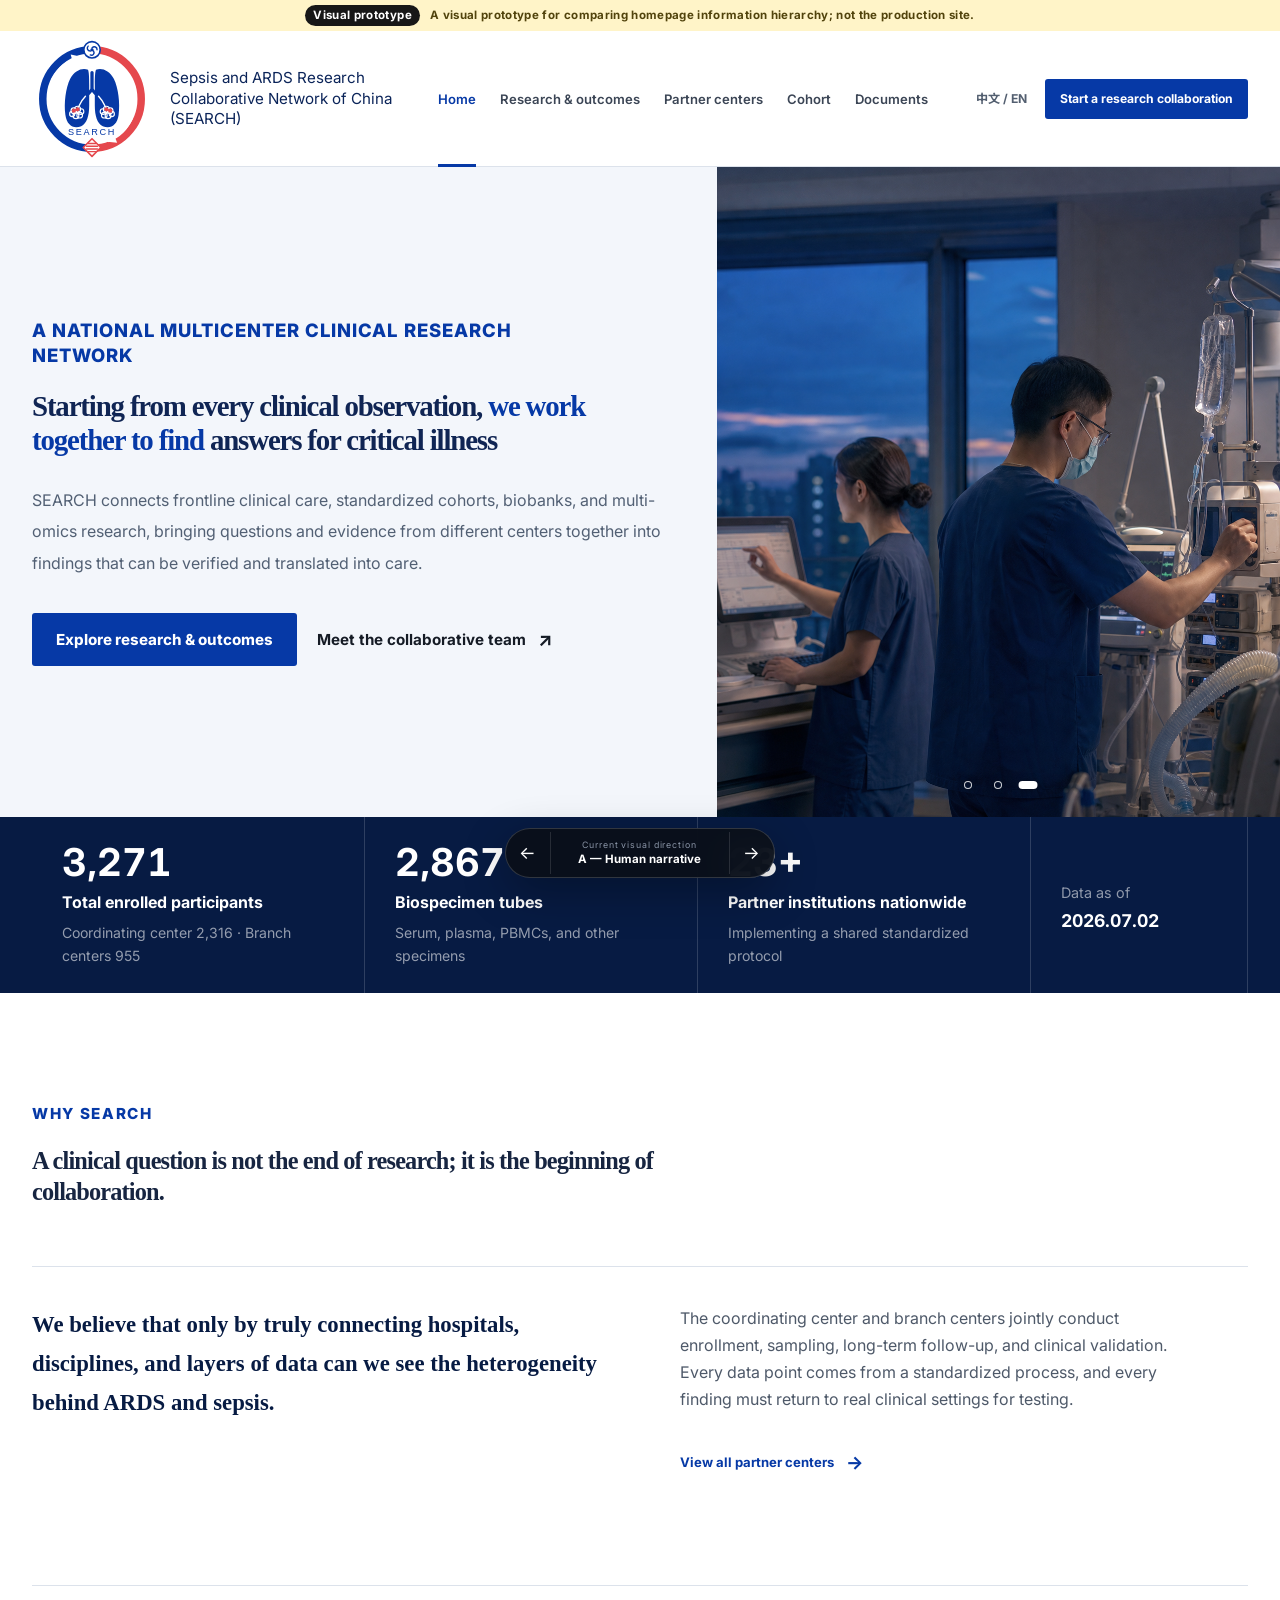
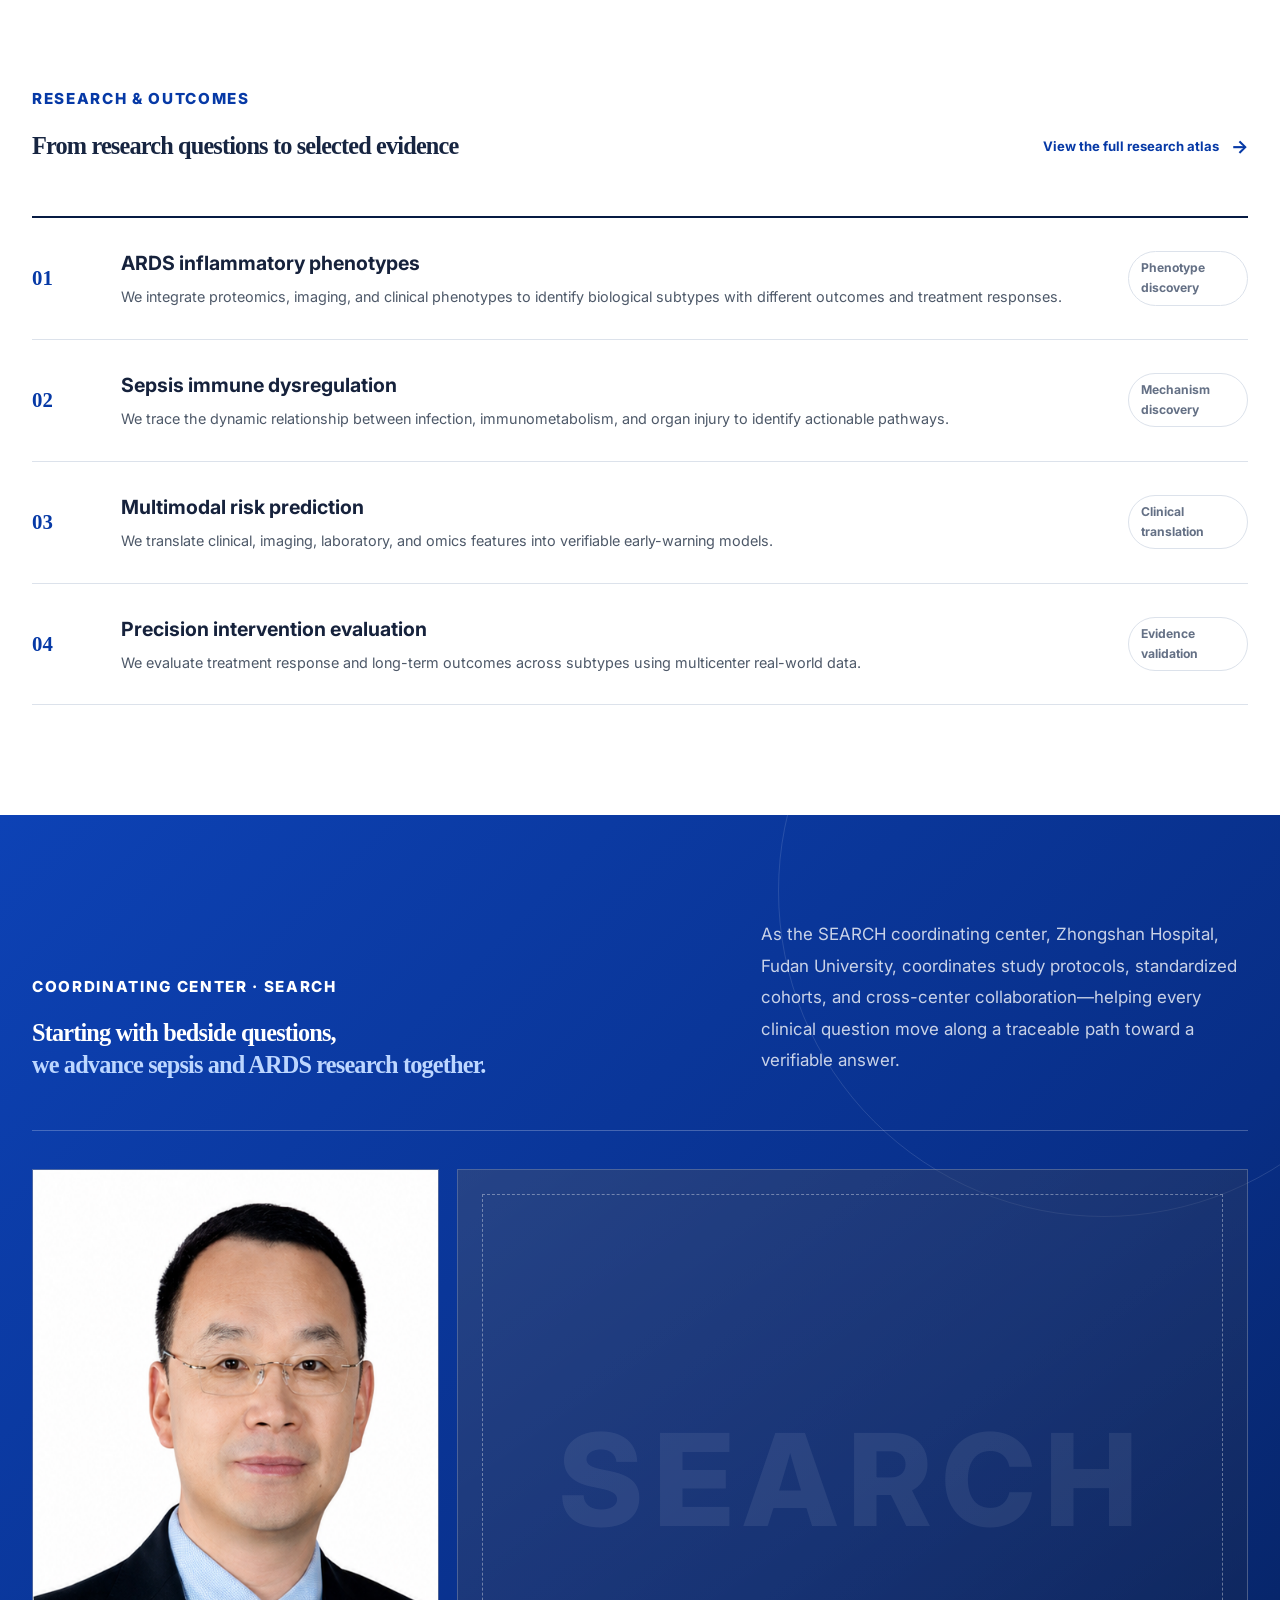
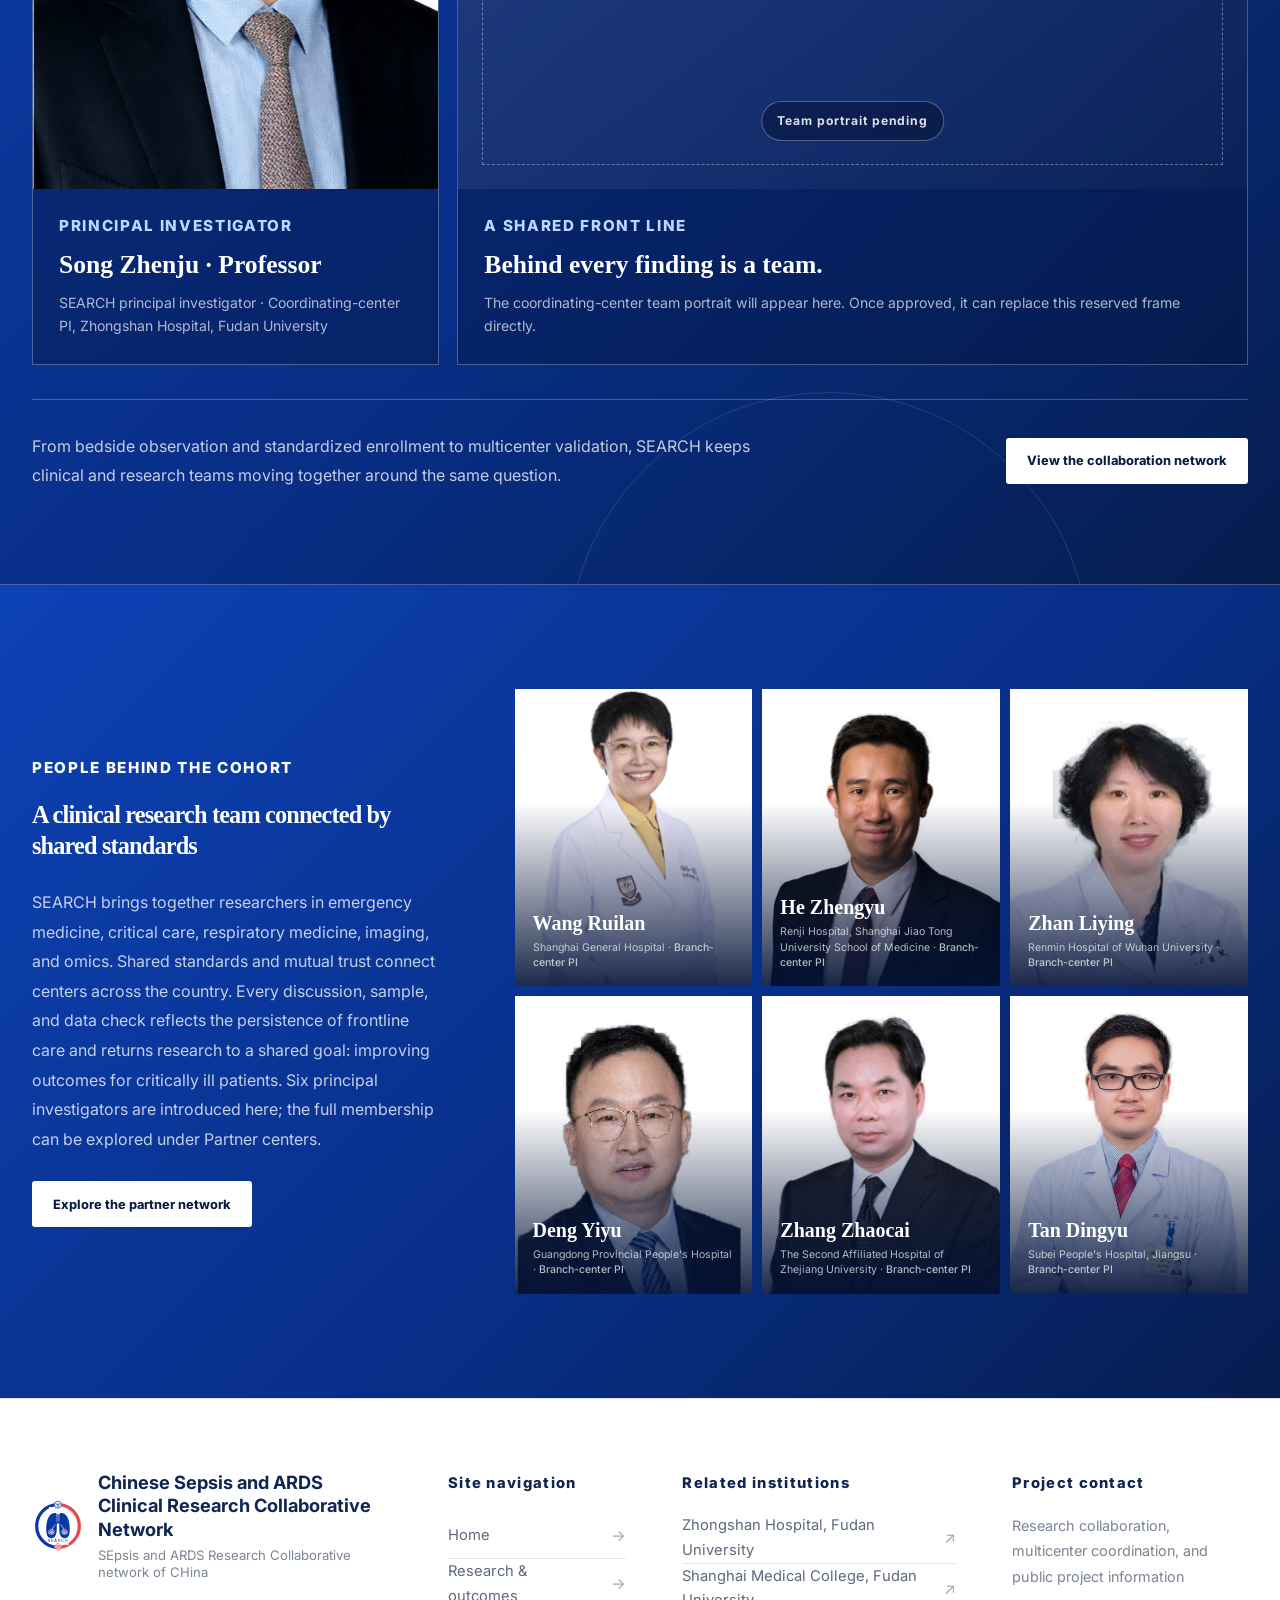
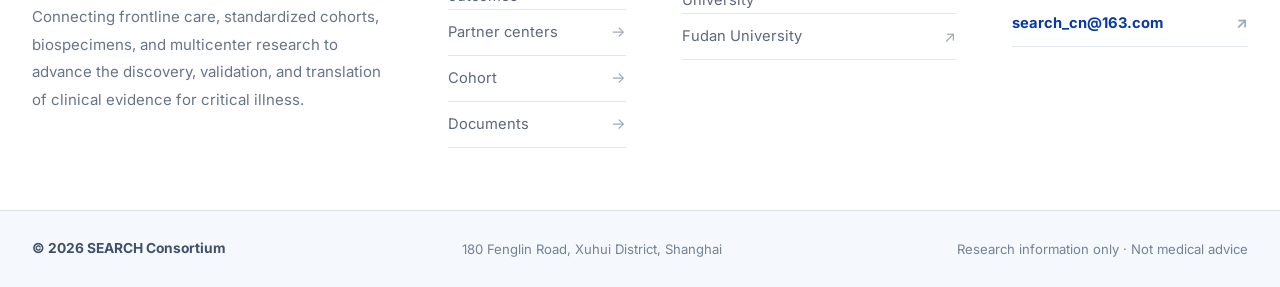
==== concepts/search-research-showcase/index.html @ 74fe9e80 "fix: serve SEARCH showcase from Vercel root" ====
<!doctype html>
<html lang="zh-CN">
  <head>
    <meta charset="utf-8" />
    <meta name="viewport" content="width=device-width, initial-scale=1" />
    <meta name="description" content="SEARCH 科研门户首页视觉方向原型" />
    <title>SEARCH 首页视觉原型</title>
    <base href="/concepts/search-research-showcase/" />
    <link rel="preconnect" href="https://fonts.googleapis.com" />
    <link rel="preconnect" href="https://fonts.gstatic.com" crossorigin />
    <link href="https://fonts.googleapis.com/css2?family=Inter:wght@400;500;600;700;800&amp;family=Noto+Sans+SC:wght@400;500;600;700&amp;family=Noto+Serif+SC:wght@500;600;700&amp;display=swap" rel="stylesheet" />
    <link rel="stylesheet" href="prototype-home.css?v=20" />
  </head>
  <!-- PROTOTYPE — three homepage directions, switchable with ?variant=A|B|C. -->
  <body data-prototype="true">
    <div class="prototype-notice" role="note">
      <span>视觉原型</span>
      <strong>用于比较首页信息层级，不是正式网站</strong>
    </div>

    <header class="site-header">
      <a class="brand" href="?variant=A" aria-label="SEARCH 首页视觉原型">
        <img class="brand-mark" src="../../icon/search-emblem.svg" alt="SEARCH" />
        <span class="brand-copy">
          <strong>中国脓毒症和 ARDS 临床研究协作联盟（SEARCH）</strong>
          <small>Sepsis and ARDS Research Collaborative Network of China (SEARCH)</small>
        </span>
      </a>
      <button class="nav-toggle" type="button" aria-expanded="false" aria-controls="primary-nav">菜单</button>
      <nav class="main-nav" id="primary-nav" aria-label="主要导航">
        <a class="is-active" href="?variant=A">首页</a>
        <a href="research.html">研究与成果</a>
        <a href="network.html">合作单位</a>
        <a href="cohort.html">队列信息</a>
        <a href="documents.html">项目文件</a>
      </nav>
      <div class="header-actions">
      <button class="language-button" type="button" data-language-toggle aria-label="切换语言" title="切换至 English">中文 / EN</button>
        <a class="contact-link" href="mailto:search_cn@163.com">发起科研合作</a>
      </div>
    </header>

    <main>
      <section class="variant variant-a" data-variant="A" aria-label="方案 A：人文叙事">
        <div class="a-hero">
          <div class="a-hero-copy">
            <p class="eyebrow">全国多中心临床研究协作网络</p>
            <h1>从每一次临床观察出发，<em>共同寻找</em>危重症的答案</h1>
            <p class="hero-lead">SEARCH 联结临床一线、标准化队列、生物样本库与多组学研究，让来自不同中心的问题和证据汇聚成可验证、可转化的研究发现。</p>
            <div class="button-row">
              <a class="button button-primary" href="research.html">探索研究与成果</a>
              <a class="text-link" href="#a-people">认识协作团队 <span>↗</span></a>
            </div>
          </div>
          <div class="a-hero-visual">
            <div class="clinical-scene">
              <img class="is-active" data-scene-image src="assets/hero-icu-team.png" alt="ICU 多学科团队在床旁共同讨论" />
              <img data-scene-image src="assets/hero-ecmo-team.png" alt="" aria-hidden="true" />
            </div>
            <div class="scene-options" role="group" aria-label="首页右侧场景选项">
              <button class="is-active" type="button" data-scene="icu" aria-label="查看 ICU 多学科协作场景" aria-pressed="true"></button>
              <button type="button" data-scene="ecmo" aria-label="查看 ECMO 团队协作场景" aria-pressed="false"></button>
              <button type="button" data-scene="night" aria-label="查看 ICU 夜班照护场景" aria-pressed="false"></button>
            </div>
          </div>
        </div>

        <section class="a-metrics" id="cohort" aria-label="队列摘要">
          <div><strong class="metric-number">3,271</strong><span>累计入组人数</span><small>主中心 2,316 · 分中心 955</small></div>
          <div><strong class="metric-number">2,867</strong><span>实体生物样本管</span><small>血清、血浆、PBMC 等总和</small></div>
          <div><strong class="metric-number">23+</strong><span>全国合作机构</span><small>共同执行标准化研究方案</small></div>
          <p>数据截至<br /><strong class="metric-number">2026.07.02</strong></p>
        </section>

        <section class="a-story page-shell">
          <div class="section-intro">
            <p class="eyebrow dark">Why SEARCH</p>
            <h2>临床问题不是研究的终点，而是协作的起点</h2>
          </div>
          <div class="story-columns">
            <p class="story-lead">我们相信，只有把不同医院、不同学科和不同数据层次真正连接起来，才能看见 ARDS 与脓毒症背后的异质性。</p>
            <div>
              <p>主中心与全国分中心共同完成病例入组、样本采集、长期随访和临床验证。每一份数据都来自规范流程，每一项发现都需要回到真实临床场景接受检验。</p>
              <a class="text-link blue" href="network.html">查看全国合作单位 <span>→</span></a>
            </div>
          </div>
        </section>

        <section class="a-research page-shell">
          <div class="section-intro horizontal">
            <div><p class="eyebrow dark">Research &amp; Outcomes</p><h2>从研究问题到代表成果</h2></div>
            <a class="text-link blue" href="research.html">查看完整研究图谱 <span>→</span></a>
          </div>
          <div class="research-paths">
            <article><span>01</span><div><h3>ARDS 炎症分型</h3><p>融合蛋白组、影像和临床表型，识别具有不同预后与治疗反应的生物学亚型。</p></div><b>表型识别</b></article>
            <article><span>02</span><div><h3>脓毒症免疫失衡</h3><p>追踪感染、免疫代谢与器官损伤之间的动态关系，寻找可干预通路。</p></div><b>机制发现</b></article>
            <article><span>03</span><div><h3>多模态风险预测</h3><p>将临床、影像、实验室与组学特征转化为可验证的早期预警模型。</p></div><b>临床转化</b></article>
            <article><span>04</span><div><h3>精准干预评价</h3><p>在多中心真实世界数据中评价不同亚型的治疗反应与长期结局。</p></div><b>证据验证</b></article>
          </div>
        </section>

        <section class="a-leadership" aria-labelledby="leadership-title">
          <div class="page-shell leadership-intro">
            <div>
              <p class="eyebrow">Coordinating center · SEARCH</p>
              <h2 id="leadership-title"><span>从床旁问题出发，</span><em>共同推进脓毒症与 ARDS 研究。</em></h2>
            </div>
            <p>复旦大学附属中山医院作为 SEARCH 主中心，统筹研究方案、标准化队列与跨中心协作，让每一个临床问题都能沿着可追溯的路径走向可验证的答案。</p>
          </div>

          <div class="page-shell leadership-grid">
            <article class="lead-pi-card">
              <div class="lead-pi-image">
                <img src="../../Co-Team/主中心/宋振举+复旦大学附属中山医院.png" alt="宋振举教授" />
              </div>
              <div class="lead-pi-copy">
                <p class="eyebrow">Principal investigator</p>
                <h3>宋振举 教授</h3>
                <p>SEARCH 项目总负责人 · 复旦大学附属中山医院主中心 PI</p>
              </div>
            </article>

            <article class="team-photo-card">
              <div class="team-photo-placeholder" role="img" aria-label="主中心团队合照预留位置">
                <span class="team-photo-wordmark">SEARCH</span>
                <span class="team-photo-status">团队合照待补充</span>
              </div>
              <div class="team-photo-copy">
                <p class="eyebrow">A shared front line</p>
                <h3>每一项发现，都有一支团队在背后。</h3>
                <p>这里将展示主中心团队合照。照片确认后，替换该预留区域即可。</p>
              </div>
            </article>
          </div>

          <div class="page-shell leadership-footer">
            <p>从床旁观察、标准化入组到多中心验证，SEARCH 让临床团队与研究团队在同一个问题上持续同行。</p>
            <a class="button button-light" href="network.html">查看协作网络</a>
          </div>
        </section>

        <section class="a-people" id="a-people" aria-labelledby="people-title">
          <div class="page-shell people-layout">
            <div class="people-copy">
              <p class="eyebrow">People behind the cohort</p>
              <h2 id="people-title">由共同标准连接的临床研究团队</h2>
              <p>SEARCH 汇聚急诊、重症、呼吸、影像与组学研究者，以共同标准和彼此信任连接全国多中心。每一次讨论、采样与数据核对，都凝聚着临床一线的坚持，也让研究回到改善危重症患者结局的共同愿望。首页呈现六位 PI，完整成员可在“合作单位”中查看。</p>
              <a class="button button-light" href="network.html">了解合作网络</a>
            </div>

            <div class="people-grid">
              <article class="people-card">
                <img src="../../Co-Team/分中心/王瑞兰+上海市第一人民医院.png" alt="王瑞兰教授" />
                <div class="people-card-copy"><h3>王瑞兰</h3><p><span>上海市第一人民医院</span><b>分中心 PI</b></p></div>
              </article>
              <article class="people-card">
                <img src="../../Co-Team/分中心/何征宇+上海交通大学医学院附属仁济医院.png" alt="何征宇教授" />
                <div class="people-card-copy"><h3>何征宇</h3><p><span>上海交通大学医学院附属仁济医院</span><b>分中心 PI</b></p></div>
              </article>
              <article class="people-card">
                <img src="../../Co-Team/分中心/詹丽英+武汉大学人民医院.png" alt="詹丽英教授" />
                <div class="people-card-copy"><h3>詹丽英</h3><p><span>武汉大学人民医院</span><b>分中心 PI</b></p></div>
              </article>
              <article class="people-card">
                <img src="../../Co-Team/分中心/邓医宇+广东省人民医院.png" alt="邓医宇教授" />
                <div class="people-card-copy"><h3>邓医宇</h3><p><span>广东省人民医院</span><b>分中心 PI</b></p></div>
              </article>
              <article class="people-card">
                <img src="../../Co-Team/分中心/张召才+浙江大学附属第二医院.png" alt="张召才教授" />
                <div class="people-card-copy"><h3>张召才</h3><p><span>浙江大学附属第二医院</span><b>分中心 PI</b></p></div>
              </article>
              <article class="people-card">
                <img src="../../Co-Team/分中心/谈定玉+江苏省苏北人民医院.png" alt="谈定玉教授" />
                <div class="people-card-copy"><h3>谈定玉</h3><p><span>江苏省苏北人民医院</span><b>分中心 PI</b></p></div>
              </article>
            </div>
          </div>
        </section>
      </section>

      <section class="variant variant-b" data-variant="B" aria-label="方案 B：学术编辑部">
        <div class="b-masthead page-shell">
          <div class="b-edition"><span>SEARCH REPORT</span><strong>01</strong><small>2026 · Clinical research portal</small></div>
          <div class="b-title">
            <p class="eyebrow dark">Emergency &amp; Critical Care Research</p>
            <h1>把危重症异质性，转化为可以验证的临床问题。</h1>
            <p>一个由全国多中心队列、生物样本与跨学科方法共同支撑的开放科研协作平台。</p>
          </div>
        </div>

        <div class="b-rule page-shell"><span>Research dossier</span><span>数据截至 2026.07.02</span></div>

        <section class="b-lead page-shell">
          <div class="b-lead-story">
            <div class="b-image-wrap"><img src="assets/project-breakthrough.png" alt="ARDS 炎症分型研究图示" /></div>
            <p class="story-index">FEATURE / 01</p>
            <h2>大规模蛋白组学揭示 ARDS 三种炎症表型</h2>
            <p>从前瞻性多中心队列出发，整合血清蛋白组、临床实验室与胸部 CT，探索分型指导个体化治疗的证据路径。</p>
            <a class="text-link blue" href="research.html">阅读研究摘要 <span>↗</span></a>
          </div>
          <aside class="b-index">
            <p class="eyebrow dark">At a glance</p>
            <dl>
              <div><dt>累计入组</dt><dd>3,271</dd></div>
              <div><dt>主中心</dt><dd>2,316</dd></div>
              <div><dt>分中心</dt><dd>955</dd></div>
              <div><dt>生物样本</dt><dd>2,867<small> 管</small></dd></div>
              <div><dt>合作机构</dt><dd>23+</dd></div>
            </dl>
            <a class="button button-ink" href="#b-programs">浏览研究目录</a>
          </aside>
        </section>

        <section class="b-programs page-shell" id="b-programs">
          <div class="b-section-label"><span>02</span><h2>研究目录</h2><p>问题 → 方法 → 代表成果</p></div>
          <div class="b-program-list">
            <article><span>ARDS</span><h3>炎症分型与治疗反应</h3><p>蛋白组学 · 影像组学 · 前瞻性队列</p><b>01</b></article>
            <article><span>SEPSIS</span><h3>免疫失衡与器官损伤</h3><p>免疫代谢 · 微生态 · 机制研究</p><b>02</b></article>
            <article><span>PREDICTION</span><h3>多模态风险预测</h3><p>临床表型 · 动态模型 · 外部验证</p><b>03</b></article>
            <article><span>TRANSLATION</span><h3>精准干预与真实世界评价</h3><p>亚型治疗效应 · 长期结局 · 多中心证据</p><b>04</b></article>
          </div>
        </section>

        <section class="b-quote">
          <div class="page-shell">
            <blockquote>“我们从临床现场提出问题，也必须让研究结果回到临床现场接受检验。”</blockquote>
            <div class="b-pi">
              <img src="../../Co-Team/主中心/宋振举+复旦大学附属中山医院.png" alt="宋振举教授" />
              <p><strong>宋振举 教授</strong><span>SEARCH 项目负责人</span><small>代表荣誉与学术职务：候选 5 项待团队确认</small></p>
            </div>
          </div>
        </section>

        <section class="b-footer-index page-shell">
          <p>继续浏览</p>
          <a href="research.html"><span>研究与成果</span><b>01</b></a>
          <a href="network.html"><span>合作单位</span><b>02</b></a>
          <a href="?variant=C#c-data"><span>队列信息</span><b>03</b></a>
        </section>
      </section>

      <section class="variant variant-c" data-variant="C" aria-label="方案 C：队列数据优先">
        <div class="c-shell">
          <section class="c-hero">
            <div class="c-hero-copy">
              <p class="eyebrow">SEARCH COHORT / CHINA</p>
              <h1>让多中心数据成为危重症研究的共同基础设施</h1>
              <p>连接标准化临床队列、生物样本库与多组学研究，为 ARDS、脓毒症及多器官功能障碍提供可验证的科研基础。</p>
              <div class="button-row">
                <a class="button button-cyan" href="#c-data">查看队列数据</a>
                <a class="button button-outline" href="mailto:search_cn@163.com">发起科研合作</a>
              </div>
            </div>
            <div class="c-network" aria-label="协作网络示意">
              <div class="network-orbit orbit-one"></div>
              <div class="network-orbit orbit-two"></div>
              <div class="network-core"><strong>SEARCH</strong><span>主中心<br />复旦中山</span></div>
              <i style="--x: 16%; --y: 23%"></i><i style="--x: 72%; --y: 14%"></i><i style="--x: 84%; --y: 55%"></i><i style="--x: 65%; --y: 82%"></i><i style="--x: 20%; --y: 74%"></i><i style="--x: 8%; --y: 48%"></i>
              <span class="network-label">23+ 家协作机构</span>
            </div>
          </section>

          <section class="c-data" id="c-data">
            <div class="c-data-head"><div><p class="eyebrow">Live snapshot</p><h2>队列信息概览</h2></div><span>静态数据 · 截至 2026.07.02</span></div>
            <div class="c-metric-grid">
              <article class="c-metric hero-metric"><span>累计入组人数</span><strong>3,271</strong><div class="metric-split"><p><b>2,316</b> 主中心</p><p><b>955</b> 分中心</p></div></article>
              <article class="c-metric"><span>实体生物样本管</span><strong>2,867</strong><small>血清、血浆、PBMC 等总和</small></article>
              <article class="c-metric"><span>合作机构</span><strong>23+</strong><small>主中心与全国分中心</small></article>
              <article class="c-metric pending"><span>中心样本分布</span><strong>待核对</strong><small>主中心 / 分中心拆分数据尚未确认</small></article>
            </div>
          </section>

          <section class="c-pipeline">
            <div class="c-section-head"><div><p class="eyebrow">Research pipeline</p><h2>一条可追溯的研究路径</h2></div><a href="research.html">查看研究与成果 →</a></div>
            <ol>
              <li><span>01</span><div><h3>临床问题</h3><p>从急诊与危重症现场识别未被满足的研究问题。</p></div></li>
              <li><span>02</span><div><h3>队列与样本</h3><p>以统一方案开展入组、采样、随访和质量控制。</p></div></li>
              <li><span>03</span><div><h3>多模态研究</h3><p>整合临床、影像、实验室、蛋白组和微生态数据。</p></div></li>
              <li><span>04</span><div><h3>多中心验证</h3><p>检验研究发现的稳定性、可解释性和临床价值。</p></div></li>
            </ol>
          </section>

          <section class="c-collaboration">
            <div><p class="eyebrow">Open collaboration</p><h2>围绕共同问题，建立规范、开放的科研协作</h2></div>
            <div><p>合作入口暂用现有联系邮箱，团队邮箱注册完成后统一替换。</p><a class="button button-cyan" href="mailto:search_cn@163.com">发起科研合作</a></div>
          </section>
        </div>
      </section>
    </main>

    <footer class="global-footer">
      <div class="page-shell footer-directory">
        <div class="footer-identity"><div class="footer-identity-head"><img class="footer-brand-mark" src="../../icon/search-emblem.svg" alt="SEARCH" /><span><strong>中国脓毒症和 ARDS 临床研究协作联盟</strong><small>SEpsis and ARDS Research Collaborative network of CHina</small></span></div><p>连接临床一线、规范队列、生物样本与多中心研究，共同推动危重症临床证据的发现、验证与转化。</p></div>
        <nav class="footer-column site-map" aria-label="页脚网站导航"><h3>网站导航</h3><a href="index.html?variant=A">首页</a><a href="research.html">研究与成果</a><a href="network.html">合作单位</a><a href="cohort.html">队列信息</a><a href="documents.html">项目文件</a></nav>
        <nav class="footer-column" aria-label="相关机构"><h3>相关机构</h3><a href="https://www.zs-hospital.sh.cn/" target="_blank" rel="noopener noreferrer">复旦大学附属中山医院</a><a href="https://shmc.fudan.edu.cn/main.htm" target="_blank" rel="noopener noreferrer">复旦大学上海医学院</a><a href="https://www.fudan.edu.cn/" target="_blank" rel="noopener noreferrer">复旦大学</a></nav>
        <div class="footer-column footer-contact-column"><h3>项目联系</h3><p>科研合作、多中心协作与项目公开资料咨询</p><a class="footer-mail" href="mailto:search_cn@163.com">search_cn@163.com</a></div>
      </div>
      <div class="footer-meta"><div class="page-shell"><strong>© 2026 SEARCH Consortium</strong><span>上海市徐汇区枫林路 180 号</span><span>科研信息展示 · 不构成医疗建议</span></div></div>
    </footer>

    <div class="prototype-switcher" role="toolbar" aria-label="首页视觉方案切换">
      <button type="button" data-direction="previous" aria-label="上一个方案">←</button>
      <div aria-live="polite"><small>当前视觉方向</small><strong id="variant-label">A — 人文叙事</strong></div>
      <button type="button" data-direction="next" aria-label="下一个方案">→</button>
    </div>

    <script src="prototype-home.js?v=2"></script>
    <script src="app.js?v=8"></script>
  </body>
</html>
---- concepts/search-research-showcase/prototype-home.css ----
:root {
  --blue: #0639a6;
  --blue-deep: #071b43;
  --blue-soft: #edf3ff;
  --cyan: #63e7e2;
  --ink: #151b25;
  --body: #4e5969;
  --muted: #788394;
  --line: #dce2eb;
  --paper: #f5f1e8;
  --white: #fff;
  --sans: Inter, "Noto Sans SC", "PingFang SC", "Microsoft YaHei", sans-serif;
  --serif: "Noto Serif SC", "Songti SC", SimSun, serif;
  --shell: 1240px;
}

html[lang="en"] {
  --serif: Georgia, "Times New Roman", serif;
}

* { box-sizing: border-box; }
html { scroll-behavior: smooth; }
body { margin: 0; color: var(--ink); background: var(--white); font-family: var(--sans); line-height: 1.68; -webkit-font-smoothing: antialiased; }
img { display: block; max-width: 100%; }
a { color: inherit; text-decoration: none; }
button { color: inherit; font: inherit; cursor: pointer; }
[hidden] { display: none !important; }
.page-shell { width: min(var(--shell), calc(100% - 64px)); margin-inline: auto; }

.prototype-notice {
  min-height: 30px;
  display: flex;
  align-items: center;
  justify-content: center;
  gap: 10px;
  padding: 5px 24px;
  background: #fff4c8;
  color: #51430c;
  font-size: 0.72rem;
  letter-spacing: 0.03em;
}
.prototype-notice span { border-radius: 999px; padding: 1px 8px; background: #171717; color: #fff; font-weight: 700; }

.site-header {
  position: sticky;
  top: 0;
  z-index: 40;
  min-height: 136px;
  display: grid;
  grid-template-columns: minmax(320px, 1fr) auto auto;
  align-items: center;
  gap: 28px;
  padding: 0 max(32px, calc((100vw - var(--shell)) / 2));
  border-bottom: 1px solid var(--line);
  background: rgba(255, 255, 255, 0.96);
  backdrop-filter: blur(16px);
}
.brand { display: flex; align-items: center; gap: 18px; min-width: 0; }
.brand-mark { width: 120px; height: 120px; display: block; flex: 0 0 auto; object-fit: contain; }
.brand-copy { min-width: 0; display: grid; line-height: 1.25; }
.brand-copy strong { overflow: hidden; color: #0b2459; font-size: 1.25rem; text-overflow: ellipsis; white-space: nowrap; }
.brand-copy small { margin-top: 7px; overflow: hidden; color: var(--muted); font-size: 0.82rem; letter-spacing: 0.035em; text-overflow: ellipsis; white-space: nowrap; }
.main-nav { align-self: stretch; display: flex; align-items: stretch; }
.main-nav a { position: relative; display: flex; align-items: center; padding: 0 12px; color: #3b4555; font-size: 0.82rem; font-weight: 600; }
.main-nav a::after { content: ""; position: absolute; right: 12px; bottom: -1px; left: 12px; height: 3px; background: transparent; }
.main-nav a:hover, .main-nav a.is-active { color: var(--blue); }
.main-nav a.is-active::after { background: var(--blue); }
.header-actions { display: flex; align-items: center; gap: 10px; }
.language-button { border: 0; background: transparent; padding: 8px; color: #535f70; font-size: 0.76rem; font-weight: 700; }
.language-button:hover, .language-button:focus-visible { color: var(--blue); }
.contact-link { border-radius: 3px; padding: 10px 15px; background: var(--blue); color: #fff; font-size: 0.76rem; font-weight: 700; }
.nav-toggle { display: none; }

/* English presentation: keep the header identity compact and give long English headlines a calmer hierarchy. */
html[lang="en"] .brand-copy strong { display: none; }
html[lang="en"] .brand-copy small { display: block; margin-top: 0; overflow: visible; color: #0b2459; font-size: .95rem; letter-spacing: 0; line-height: 1.35; text-overflow: clip; white-space: normal; }

@media (min-width: 761px) {
  /* English copy needs a quieter scale than the shorter Chinese headlines. */
  html[lang="en"] .a-hero-copy .eyebrow { max-width: 570px; font-size: clamp(.875rem, calc(1.6vw - 2px), 1.575rem); letter-spacing: .055em; line-height: 1.35; }
  html[lang="en"] .a-hero-copy h1 { max-width: 790px; font-size: clamp(1.625rem, calc(2.1vw + 2px), 2.325rem); letter-spacing: -.04em; line-height: 1.16; }
  html[lang="en"] .variant-a .section-intro h2 { font-size: clamp(1.4rem, 1.9vw, 2.1rem); letter-spacing: -.035em; line-height: 1.3; }
  html[lang="en"] .variant-a :is(.leadership-intro h2, .people-copy h2) { max-width: 760px; font-size: clamp(1.4rem, 1.9vw, 2.1rem); letter-spacing: -.035em; line-height: 1.3; }
  html[lang="en"] .research-hero h1 { max-width: 790px; font-size: clamp(1.625rem, calc(2.1vw + 2px), 2.325rem); letter-spacing: -.04em; line-height: 1.16; }
  html[lang="en"] :is(.network-hero, .cohort-a-hero, .documents-hero) h1 { max-width: 790px; font-size: clamp(1.625rem, calc(2.1vw + 2px), 2.325rem); letter-spacing: -.04em; line-height: 1.16; }
}

.eyebrow { margin: 0 0 18px; color: inherit; font-size: 0.7rem; font-weight: 800; letter-spacing: 0.16em; text-transform: uppercase; }
.eyebrow.dark { color: var(--blue); }
.button-row { display: flex; flex-wrap: wrap; align-items: center; gap: 20px; margin-top: 34px; }
.button { min-height: 46px; display: inline-flex; align-items: center; justify-content: center; border: 1px solid transparent; border-radius: 3px; padding: 11px 20px; font-size: 0.8rem; font-weight: 750; }
.button-primary { background: var(--blue); color: #fff; }
.button-light { background: #fff; color: var(--blue-deep); }
.button-ink { background: var(--ink); color: #fff; }
.button-cyan { background: var(--cyan); color: #032c38; }
.button-outline { border-color: rgba(255,255,255,.45); color: #fff; }
.text-link { display: inline-flex; align-items: center; gap: 12px; color: inherit; font-size: 0.82rem; font-weight: 700; }
.text-link span { font-size: 1.15rem; }
.text-link.blue { color: var(--blue); }

/* A — Human narrative */
.variant-a { background: #fff; }
.a-hero { min-height: 650px; display: grid; grid-template-columns: minmax(0, 1.12fr) minmax(420px, .88fr); background: #f3f6fb; }
.a-hero-copy { display: flex; flex-direction: column; align-items: flex-start; justify-content: center; padding: 80px clamp(48px, 4vw, 88px) 80px max(32px, calc((100vw - var(--shell)) / 2)); }
.a-hero-copy .eyebrow { margin-bottom: 22px; color: var(--blue); font-size: clamp(1.45rem, 2.3vw, 2.45rem); letter-spacing: .06em; line-height: 1.3; }
.a-hero-copy h1 { max-width: 790px; margin: 0; color: #102554; font-family: var(--serif); font-size: clamp(2.85rem, 4.6vw, 4.9rem); font-weight: 600; letter-spacing: -.06em; line-height: 1.12; }
.a-hero-copy h1 em { color: var(--blue); font-style: normal; }
.hero-lead { max-width: 670px; margin: 28px 0 0; color: #526074; font-size: 1rem; line-height: 1.95; }
.a-hero-copy .button { min-height: 52px; padding: 13px 23px; font-size: clamp(.95rem, 1.05vw, 1.05rem); }
.a-hero-copy .text-link { font-size: clamp(.95rem, 1.05vw, 1.05rem); }
.a-hero-copy .text-link span { font-size: 1.25em; }
.a-hero-visual { position: relative; min-height: 650px; overflow: hidden; background: var(--blue-deep); }
.clinical-scene { position: absolute; inset: 0; }
.clinical-scene img { position: absolute; inset: 0; width: 100%; height: 100%; opacity: 0; object-fit: cover; object-position: center; transition: opacity 1.6s ease-in-out; }
.clinical-scene img.is-active { opacity: 1; }
.scene-options { position: absolute; z-index: 4; bottom: 18px; left: 50%; display: flex; align-items: center; gap: 2px; transform: translateX(-50%); }
.scene-options button { position: relative; width: 28px; height: 28px; border: 0; padding: 0; background: transparent; }
.scene-options button::before { content: ""; position: absolute; top: 50%; left: 50%; width: 6px; height: 6px; border: 1px solid rgba(255,255,255,.82); border-radius: 99px; background: rgba(4,18,48,.28); box-shadow: 0 1px 8px rgba(0,0,0,.28); transform: translate(-50%,-50%); transition: width .25s ease, background .25s ease; }
.scene-options button:hover::before, .scene-options button:focus-visible::before, .scene-options button.is-active::before { width: 17px; background: #fff; }
.scene-options button:focus-visible { outline: 2px solid #fff; outline-offset: 1px; border-radius: 99px; }
.a-metrics { display: grid; grid-template-columns: repeat(3, 1fr) .65fr; padding: 0 max(32px, calc((100vw - var(--shell)) / 2)); background: var(--blue-deep); color: #fff; }
.a-metrics > * { min-height: 142px; display: flex; flex-direction: column; justify-content: center; margin: 0; padding: 24px 30px; border-right: 1px solid rgba(255,255,255,.16); }
.a-metrics strong { font-family: var(--serif); font-size: 2.4rem; line-height: 1.05; }
:is(.a-metrics, .research-summary, .archive-metrics) .metric-number { font-family: var(--sans); font-weight: 700; font-variant-numeric: lining-nums tabular-nums; font-feature-settings: "lnum" 1, "tnum" 1; line-height: 1; }
.a-metrics span { margin-top: 8px; font-size: .78rem; font-weight: 700; }
.a-metrics small { margin-top: 5px; color: rgba(255,255,255,.57); font-size: .66rem; }
.a-metrics > p { color: rgba(255,255,255,.55); font-size: .67rem; }
.a-metrics > p strong { margin-top: 6px; color: #fff; font-size: .85rem; }
.a-story { padding-top: 108px; padding-bottom: 108px; }
.section-intro h2 { max-width: 720px; margin: 0; color: #172541; font-family: var(--serif); font-size: clamp(2.1rem, 3.4vw, 3.6rem); font-weight: 600; letter-spacing: -.045em; line-height: 1.25; }
.section-intro.horizontal { display: flex; align-items: end; justify-content: space-between; gap: 40px; }
.story-columns { display: grid; grid-template-columns: 1fr 1fr; gap: 80px; margin-top: 58px; padding-top: 38px; border-top: 1px solid var(--line); }
.story-columns p { margin-top: 0; color: var(--body); }
.story-columns .story-lead { color: var(--blue-deep); font-family: var(--serif); font-size: 1.42rem; font-weight: 600; line-height: 1.72; }
.story-columns > div { max-width: 520px; }
.story-columns .text-link { margin-top: 18px; }
.a-research { padding-top: 100px; padding-bottom: 110px; border-top: 1px solid var(--line); }
.research-paths { margin-top: 54px; border-top: 2px solid var(--blue-deep); }
.research-paths article { display: grid; grid-template-columns: 65px minmax(0,1fr) 120px; align-items: center; gap: 24px; padding: 29px 0; border-bottom: 1px solid var(--line); transition: padding .2s, background .2s; }
.research-paths article:hover { padding-inline: 18px; background: var(--blue-soft); }
.research-paths article > span { color: var(--blue); font-family: var(--serif); font-size: 1.2rem; font-weight: 700; }
.research-paths h3 { margin: 0; color: #16223c; font-size: 1.12rem; }
.research-paths p { margin: 6px 0 0; color: var(--body); font-size: .82rem; }
.research-paths b { justify-self: end; border: 1px solid var(--line); border-radius: 99px; padding: 6px 12px; color: #647085; font-size: .68rem; }
.a-people, .a-leadership { background: linear-gradient(135deg, #0d42b5 0%, #082e86 58%, #061d4e 100%); color: #fff; }
.a-people { position: relative; padding: 104px 0; border-top: 1px solid rgba(255,255,255,.24); }
.people-layout { display: grid; grid-template-columns: minmax(300px, .72fr) minmax(0, 1.28fr); align-items: center; gap: 70px; }
.people-copy h2 { max-width: 540px; margin: 0; font-family: var(--serif); font-size: clamp(2.7rem, 4vw, 4.5rem); font-weight: 600; letter-spacing: -.05em; line-height: 1.12; }
.people-copy > p:not(.eyebrow) { max-width: 590px; margin: 26px 0 0; color: rgba(255,255,255,.76); font-size: 1rem; line-height: 1.85; }
.people-copy .button { margin-top: 27px; }
.people-grid { display: grid; grid-template-columns: repeat(3, minmax(0, 1fr)); gap: 10px; }
.people-card { position: relative; overflow: hidden; aspect-ratio: 4 / 5; background: #fff; }
.people-card::after { content: ""; position: absolute; inset: 38% 0 0; background: linear-gradient(to bottom, transparent, rgba(3,18,54,.9)); pointer-events: none; }
.people-card img { width: 100%; height: 100%; object-fit: cover; object-position: center top; }
.people-card-copy { position: absolute; z-index: 1; right: 0; bottom: 0; left: 0; padding: 26px 18px 16px; color: #fff; }
.people-card-copy h3 { margin: 0; font-family: var(--serif); font-size: 1.25rem; line-height: 1.2; }
.people-card-copy p { margin: 5px 0 0; color: rgba(255,255,255,.7); font-size: .66rem; line-height: 1.45; }
.people-card-copy p span::after { content: " · "; }
.people-card-copy p b { font-weight: 500; }
.a-leadership { position: relative; overflow: hidden; padding: 104px 0 94px; }
.a-leadership::before, .a-leadership::after { content: ""; position: absolute; border: 1px solid rgba(255,255,255,.12); border-radius: 50%; pointer-events: none; }
.a-leadership::before { top: -250px; right: -150px; width: 650px; height: 650px; }
.a-leadership::after { right: 190px; bottom: -330px; width: 520px; height: 520px; }
.leadership-intro { position: relative; z-index: 1; display: grid; grid-template-columns: 1.15fr .85fr; align-items: end; gap: 70px; padding-bottom: 50px; border-bottom: 1px solid rgba(255,255,255,.24); }
.leadership-intro h2 { max-width: 820px; margin: 0; font-family: var(--serif); font-size: clamp(2.7rem, 4.3vw, 5rem); font-weight: 600; letter-spacing: -.055em; line-height: 1.04; }
.leadership-intro h2 span, .leadership-intro h2 em { display: block; }
.leadership-intro h2 em { color: #bcd6ff; font-style: normal; }
.leadership-intro > p { max-width: 520px; margin: 0 0 4px; color: rgba(255,255,255,.78); font-size: 1.06rem; line-height: 1.85; }
.leadership-grid { position: relative; z-index: 1; display: grid; grid-template-columns: minmax(290px, .68fr) minmax(0, 1.32fr); gap: 18px; margin-top: 38px; }
.lead-pi-card, .team-photo-card { overflow: hidden; border: 1px solid rgba(255,255,255,.28); background: rgba(4,20,58,.38); }
.lead-pi-card { display: grid; grid-template-rows: 1fr auto; }
.lead-pi-image { min-height: 420px; overflow: hidden; background: #fff; }
.lead-pi-image img { width: 100%; height: 100%; min-height: 420px; object-fit: contain; object-position: center bottom; }
.lead-pi-copy, .team-photo-copy { padding: 24px 26px 27px; }
.lead-pi-copy .eyebrow, .team-photo-copy .eyebrow { margin-bottom: 10px; color: #bcd6ff; }
.lead-pi-copy h3, .team-photo-copy h3 { margin: 0; font-family: var(--serif); font-size: clamp(1.6rem, 2vw, 2.2rem); line-height: 1.25; }
.lead-pi-copy > p:last-child, .team-photo-copy > p:last-child { margin: 10px 0 0; color: rgba(255,255,255,.68); font-size: .88rem; line-height: 1.65; }
.team-photo-card { display: grid; grid-template-rows: 1fr auto; }
.team-photo-placeholder { position: relative; min-height: 420px; display: flex; align-items: center; justify-content: center; overflow: hidden; background: linear-gradient(145deg, rgba(255,255,255,.12), rgba(255,255,255,.025)); }
.team-photo-placeholder::before { content: ""; position: absolute; inset: 24px; border: 1px dashed rgba(255,255,255,.36); }
.team-photo-wordmark { color: rgba(255,255,255,.075); font-family: var(--sans); font-size: clamp(4.5rem, 10vw, 9rem); font-weight: 800; letter-spacing: .08em; }
.team-photo-status { position: absolute; bottom: 48px; left: 50%; border: 1px solid rgba(255,255,255,.3); border-radius: 99px; padding: 9px 15px; background: rgba(4,20,58,.55); color: rgba(255,255,255,.86); font-size: .76rem; font-weight: 700; letter-spacing: .08em; transform: translateX(-50%); white-space: nowrap; }
.leadership-footer { position: relative; z-index: 1; display: flex; align-items: center; justify-content: space-between; gap: 40px; margin-top: 34px; padding-top: 32px; border-top: 1px solid rgba(255,255,255,.24); }
.leadership-footer p { max-width: 760px; margin: 0; color: rgba(255,255,255,.76); font-size: 1rem; line-height: 1.8; }
.leadership-footer .button { flex: 0 0 auto; }

/* B — Academic editorial */
.variant-b { background: var(--paper); color: #181715; font-family: var(--serif); }
.variant-b .eyebrow { font-family: var(--sans); }
.b-masthead { display: grid; grid-template-columns: .34fr 1fr; gap: 70px; padding-top: 90px; padding-bottom: 70px; }
.b-edition { display: grid; align-content: start; border-top: 5px solid #171717; padding-top: 12px; font-family: var(--sans); }
.b-edition span { font-size: .72rem; font-weight: 800; letter-spacing: .16em; }
.b-edition strong { margin-top: 20px; color: #c92d27; font-family: var(--serif); font-size: 8rem; font-weight: 500; letter-spacing: -.08em; line-height: .8; }
.b-edition small { margin-top: 28px; color: #777269; font-size: .68rem; }
.b-title h1 { max-width: 870px; margin: 0; font-size: clamp(3.4rem,6vw,6.6rem); font-weight: 600; letter-spacing: -.07em; line-height: 1.09; }
.b-title > p:last-child { max-width: 660px; margin: 32px 0 0; color: #5b5851; font-size: 1.02rem; line-height: 1.9; }
.b-rule { display: flex; justify-content: space-between; border-top: 1px solid #191919; border-bottom: 1px solid #191919; padding-top: 9px; padding-bottom: 9px; font-family: var(--sans); font-size: .64rem; font-weight: 700; letter-spacing: .12em; text-transform: uppercase; }
.b-lead { display: grid; grid-template-columns: minmax(0, 1fr) 330px; gap: 70px; padding-top: 70px; padding-bottom: 110px; }
.b-image-wrap { height: 430px; overflow: hidden; border: 1px solid #cfc9bc; background: #fff; }
.b-image-wrap img { width: 100%; height: 100%; object-fit: contain; }
.story-index { margin: 24px 0 10px; color: #c92d27; font-family: var(--sans); font-size: .67rem; font-weight: 800; letter-spacing: .14em; }
.b-lead-story h2 { max-width: 800px; margin: 0; font-size: clamp(2.2rem,4vw,4rem); font-weight: 600; letter-spacing: -.045em; line-height: 1.25; }
.b-lead-story > p:not(.story-index) { max-width: 760px; color: #59554d; font-size: .96rem; }
.b-lead-story .text-link { margin-top: 14px; font-family: var(--sans); }
.b-index { align-self: start; position: sticky; top: 108px; border-top: 5px solid #171717; padding-top: 20px; font-family: var(--sans); }
.b-index dl { margin: 0; }
.b-index dl div { display: flex; align-items: baseline; justify-content: space-between; padding: 15px 0; border-bottom: 1px solid #cfc9bc; }
.b-index dt { color: #68645d; font-size: .72rem; }
.b-index dd { margin: 0; font-family: var(--serif); font-size: 1.65rem; font-weight: 700; }
.b-index dd small { font-size: .65rem; }
.b-index .button { width: 100%; margin-top: 24px; font-family: var(--sans); }
.b-programs { display: grid; grid-template-columns: 260px 1fr; gap: 70px; padding-top: 90px; padding-bottom: 110px; border-top: 1px solid #191919; }
.b-section-label > span { color: #c92d27; font-size: 4rem; line-height: 1; }
.b-section-label h2 { margin: 15px 0 4px; font-size: 2.1rem; }
.b-section-label p { margin: 0; color: #69645c; font-family: var(--sans); font-size: .7rem; }
.b-program-list { border-top: 4px solid #171717; }
.b-program-list article { display: grid; grid-template-columns: 130px minmax(0,1fr) minmax(220px,.7fr) 40px; align-items: center; gap: 24px; min-height: 118px; border-bottom: 1px solid #bfb8ac; }
.b-program-list article > span { color: #c92d27; font-family: var(--sans); font-size: .64rem; font-weight: 800; letter-spacing: .12em; }
.b-program-list h3 { margin: 0; font-size: 1.2rem; }
.b-program-list p { margin: 0; color: #69645c; font-family: var(--sans); font-size: .7rem; }
.b-program-list b { justify-self: end; font-size: 1.6rem; font-weight: 500; }
.b-quote { padding: 92px 0; background: #1b1a18; color: #f5f1e8; }
.b-quote .page-shell { display: grid; grid-template-columns: 1fr 300px; align-items: end; gap: 100px; }
.b-quote blockquote { max-width: 780px; margin: 0; font-size: clamp(2rem,3.6vw,3.7rem); line-height: 1.45; }
.b-pi { display: flex; align-items: end; gap: 18px; font-family: var(--sans); }
.b-pi img { width: 84px; height: 110px; object-fit: cover; object-position: top; filter: grayscale(1); }
.b-pi p { display: grid; margin: 0; }
.b-pi strong { font-size: .8rem; }
.b-pi span { color: #bbb6ac; font-size: .67rem; }
.b-pi small { margin-top: 12px; color: #f1a09a; font-size: .58rem; line-height: 1.5; }
.b-footer-index { padding-top: 80px; padding-bottom: 120px; }
.b-footer-index > p { font-family: var(--sans); font-size: .68rem; font-weight: 800; letter-spacing: .13em; text-transform: uppercase; }
.b-footer-index a { display: flex; justify-content: space-between; border-top: 1px solid #1b1a18; padding: 20px 0; font-size: 1.35rem; }
.b-footer-index a:last-child { border-bottom: 1px solid #1b1a18; }
.b-footer-index b { color: #c92d27; font-weight: 500; }

/* C — Cohort data first */
.variant-c { overflow: hidden; background: #061632; color: #eaf4ff; }
.c-shell { width: min(1380px, calc(100% - 40px)); margin: 20px auto; border: 1px solid rgba(116,173,226,.22); background: #091c3e; box-shadow: 0 35px 100px rgba(0,0,0,.28); }
.c-hero { min-height: 590px; display: grid; grid-template-columns: 1fr .9fr; border-bottom: 1px solid rgba(116,173,226,.18); }
.c-hero-copy { display: flex; flex-direction: column; align-items: flex-start; justify-content: center; padding: 70px 6vw; }
.c-hero-copy .eyebrow, .c-data .eyebrow, .c-pipeline .eyebrow, .c-collaboration .eyebrow { color: var(--cyan); }
.c-hero-copy h1 { max-width: 760px; margin: 0; font-size: clamp(3rem,5.3vw,5.8rem); letter-spacing: -.065em; line-height: 1.04; }
.c-hero-copy > p:not(.eyebrow) { max-width: 650px; margin: 28px 0 0; color: #9fb3cc; line-height: 1.9; }
.c-network { position: relative; min-height: 520px; overflow: hidden; background: radial-gradient(circle at 50% 50%, rgba(36,112,176,.3), transparent 57%); }
.network-orbit { position: absolute; top: 50%; left: 50%; border: 1px solid rgba(99,231,226,.26); border-radius: 50%; transform: translate(-50%,-50%); }
.orbit-one { width: 52%; aspect-ratio: 1; }
.orbit-two { width: 80%; aspect-ratio: 1; border-style: dashed; }
.network-core { position: absolute; top: 50%; left: 50%; width: 150px; aspect-ratio: 1; display: grid; place-items: center; align-content: center; border: 1px solid rgba(99,231,226,.72); border-radius: 50%; background: #0d2c53; transform: translate(-50%,-50%); box-shadow: 0 0 55px rgba(99,231,226,.15); text-align: center; }
.network-core strong { color: var(--cyan); font-size: 1.15rem; letter-spacing: .06em; }
.network-core span { margin-top: 7px; color: #a5b8ce; font-size: .62rem; }
.c-network i { position: absolute; top: var(--y); left: var(--x); width: 15px; height: 15px; border: 3px solid #091c3e; border-radius: 50%; background: var(--cyan); box-shadow: 0 0 0 1px rgba(99,231,226,.5), 0 0 22px rgba(99,231,226,.45); }
.network-label { position: absolute; right: 8%; bottom: 9%; border-left: 2px solid var(--cyan); padding-left: 13px; color: #9fb3cc; font-size: .72rem; }
.c-data { padding: 72px 6vw 84px; border-bottom: 1px solid rgba(116,173,226,.18); }
.c-data-head, .c-section-head { display: flex; align-items: end; justify-content: space-between; gap: 30px; }
.c-data-head h2, .c-section-head h2 { margin: 0; font-size: clamp(2rem,3.4vw,3.5rem); letter-spacing: -.04em; }
.c-data-head > span { color: #7187a2; font-size: .66rem; }
.c-metric-grid { display: grid; grid-template-columns: 1.3fr 1fr 1fr 1fr; gap: 12px; margin-top: 38px; }
.c-metric { min-height: 230px; display: flex; flex-direction: column; justify-content: space-between; border: 1px solid rgba(116,173,226,.2); padding: 25px; background: #0c2449; }
.c-metric > span { color: #91a6c0; font-size: .7rem; font-weight: 700; letter-spacing: .07em; }
.c-metric > strong { color: #fff; font-size: clamp(2.4rem,4vw,4.4rem); letter-spacing: -.05em; line-height: 1; }
.c-metric > small { color: #7f96b1; font-size: .65rem; }
.c-metric.hero-metric { background: var(--cyan); color: #04283a; }
.c-metric.hero-metric > span, .c-metric.hero-metric > strong { color: #04283a; }
.metric-split { display: grid; grid-template-columns: 1fr 1fr; border-top: 1px solid rgba(4,40,58,.25); padding-top: 15px; }
.metric-split p { display: grid; margin: 0; font-size: .62rem; }
.metric-split b { font-size: 1rem; }
.c-metric.pending { border-style: dashed; background: rgba(12,36,73,.4); }
.c-metric.pending > strong { color: #f2c96d; font-size: 1.7rem; }
.c-pipeline { padding: 86px 6vw; border-bottom: 1px solid rgba(116,173,226,.18); }
.c-section-head a { color: var(--cyan); font-size: .72rem; font-weight: 700; }
.c-pipeline ol { display: grid; grid-template-columns: repeat(4,1fr); margin: 46px 0 0; padding: 0; list-style: none; }
.c-pipeline li { position: relative; min-height: 210px; padding: 20px 28px 20px 0; border-top: 1px solid rgba(99,231,226,.45); }
.c-pipeline li::before { content: ""; position: absolute; top: -5px; left: 0; width: 9px; height: 9px; border-radius: 50%; background: var(--cyan); }
.c-pipeline li > span { color: var(--cyan); font-size: .68rem; }
.c-pipeline h3 { margin: 30px 0 8px; font-size: 1.12rem; }
.c-pipeline p { max-width: 240px; margin: 0; color: #8399b3; font-size: .74rem; }
.c-collaboration { display: grid; grid-template-columns: 1fr .7fr; gap: 80px; padding: 86px 6vw 100px; background: #0d2b53; }
.c-collaboration h2 { max-width: 720px; margin: 0; font-size: clamp(2rem,3.5vw,3.8rem); line-height: 1.24; }
.c-collaboration > div:last-child { display: flex; flex-direction: column; align-items: flex-start; justify-content: flex-end; }
.c-collaboration > div:last-child p { color: #9aacc1; font-size: .77rem; }

.site-footer { min-height: 150px; display: flex; align-items: center; justify-content: space-between; gap: 30px; padding: 30px max(32px, calc((100vw - var(--shell)) / 2)); background: #050e20; color: #77869b; font-size: .68rem; }
.site-footer strong { color: #dce6f4; font-size: .78rem; }
.global-footer { border-top: 1px solid var(--line); background: #fff; color: var(--ink); }
.footer-directory { display: grid; grid-template-columns: 1.25fr .62fr .95fr .82fr; gap: 56px; padding-top: 72px; padding-bottom: 62px; }
.footer-identity { max-width: 470px; }
.footer-identity-head { display: flex; align-items: center; gap: 14px; }
.footer-brand-mark { width: 52px; height: 52px; display: block; flex: 0 0 auto; object-fit: contain; }
.footer-identity-head > span:last-child { display: grid; line-height: 1.3; }
.footer-identity-head strong { color: #102554; font-size: .88rem; }
.footer-identity-head small { margin-top: 5px; color: #7a8595; font-size: .58rem; }
.footer-identity > p { margin: 22px 0 0; color: #687589; font-size: .7rem; line-height: 1.85; }
.footer-column h3 { margin: 0 0 18px; color: #102554; font-size: .68rem; font-weight: 800; letter-spacing: .09em; }
.footer-column a { display: flex; align-items: center; justify-content: space-between; gap: 20px; min-height: 39px; border-bottom: 1px solid #e2e6ed; color: #5c687b; font-size: .68rem; }
.footer-column a::after { content: "↗"; color: #a0a9b6; font-size: .7rem; }
.footer-column a:hover, .footer-column a:focus-visible { color: var(--blue); }
.footer-column a:focus-visible { outline: 2px solid var(--blue); outline-offset: 3px; }
.footer-column.site-map a::after { content: "→"; }
.footer-contact-column p { margin: 0 0 12px; color: #7a8595; font-size: .63rem; line-height: 1.75; }
.footer-contact-column .footer-mail { color: var(--blue); font-weight: 700; overflow-wrap: anywhere; }
.footer-meta { border-top: 1px solid var(--line); background: #f5f8fd; }
.footer-meta .page-shell { min-height: 76px; display: flex; align-items: center; justify-content: space-between; gap: 25px; color: #768295; font-size: .6rem; }
.footer-meta strong { color: #415069; font-size: .62rem; }
.prototype-switcher { position: fixed; z-index: 100; bottom: 22px; left: 50%; display: grid; grid-template-columns: 44px minmax(180px,auto) 44px; align-items: center; overflow: hidden; border: 1px solid rgba(255,255,255,.16); border-radius: 99px; background: rgba(10,15,25,.94); color: #fff; box-shadow: 0 14px 45px rgba(0,0,0,.3); transform: translateX(-50%); backdrop-filter: blur(16px); }
.prototype-switcher button { height: 48px; border: 0; background: transparent; color: #fff; font-size: 1.1rem; }
.prototype-switcher button:hover { background: rgba(255,255,255,.1); }
.prototype-switcher > div { display: grid; min-width: 180px; padding: 7px 18px; border-right: 1px solid rgba(255,255,255,.12); border-left: 1px solid rgba(255,255,255,.12); text-align: center; line-height: 1.3; }
.prototype-switcher small { color: #8994a6; font-size: .55rem; letter-spacing: .1em; }
.prototype-switcher strong { margin-top: 2px; font-size: .72rem; }

/* Desktop reading scale: keep the visual hierarchy while making supporting labels
   readable at the full-page widths used for review and presentation. */
@media (min-width: 761px) {
  .eyebrow { font-size: .95rem; letter-spacing: .11em; }

  .research-paths article > span { font-size: 1.3rem; }
  .research-paths h3 { font-size: 1.22rem; }
  .research-paths p { font-size: .9rem; }
  .research-paths b { font-size: .76rem; }

  .a-metrics > * { min-height: 176px; }
  .a-metrics span { font-size: 1rem; }
  .a-metrics small { font-size: .88rem; }
  .a-metrics > p { font-size: .9rem; }
  .a-metrics > p strong { font-size: 1.1rem; }

  .footer-identity-head strong { font-size: 1.14rem; }
  .footer-identity-head small { font-size: .82rem; }
  .footer-identity > p { font-size: .94rem; }
  .footer-column h3 { font-size: .92rem; }
  .footer-column a { min-height: 46px; font-size: .92rem; }
  .footer-column a::after { font-size: .96rem; }
  .footer-contact-column p { font-size: .9rem; }
  .footer-meta .page-shell { font-size: .82rem; }
  .footer-meta strong { font-size: .86rem; }
}

@media (max-width: 1080px) {
  .site-header { grid-template-columns: minmax(0, 1fr) auto auto; padding-inline: 24px; }
  .main-nav { position: absolute; top: 100%; right: 0; left: 0; display: none; align-self: auto; padding: 12px 24px 20px; border-bottom: 1px solid var(--line); background: #fff; }
  .main-nav.is-open { display: grid; }
  .main-nav a { min-height: 44px; }
  .nav-toggle { display: block; justify-self: end; border: 1px solid var(--line); background: #fff; padding: 8px 12px; font-size: .72rem; }
  .header-actions { display: flex; }
  .contact-link { display: none; }
  .a-hero { grid-template-columns: 1fr .72fr; }
  .a-metrics { grid-template-columns: repeat(3,1fr); }
  .a-metrics > p { grid-column: 1 / -1; min-height: auto; flex-direction: row; gap: 8px; }
  .people-layout { grid-template-columns: 1fr; }
  .people-copy { max-width: 780px; }
  .b-masthead { grid-template-columns: 210px 1fr; gap: 45px; }
  .b-edition strong { font-size: 6rem; }
  .b-programs { grid-template-columns: 190px 1fr; gap: 40px; }
  .b-program-list article { grid-template-columns: 100px 1fr 30px; }
  .b-program-list p { display: none; }
  .c-metric-grid { grid-template-columns: 1fr 1fr; }
  .footer-directory { grid-template-columns: 1.15fr 1fr; gap: 48px 60px; }
}

@media (max-width: 760px) {
  .page-shell { width: min(100% - 36px, var(--shell)); }
  .prototype-notice strong { display: none; }
  .site-header { min-height: 68px; padding-inline: 18px; }
  .brand-mark { width: 40px; height: 40px; }
  .language-button { padding-inline: 4px; font-size: .66rem; }
  .brand-copy strong { font-size: .75rem; }
  .brand-copy small { display: none; }
  html[lang="en"] .brand-copy small { display: none; }
  .a-hero { display: flex; min-height: auto; flex-direction: column; }
  .a-hero-copy { padding: 65px 22px 70px; }
  .a-hero-copy .eyebrow { font-size: clamp(1.35rem, 6.5vw, 2.1rem); }
  .a-hero-copy h1 { font-size: clamp(2.7rem,13vw,4.2rem); }
  html[lang="en"] .variant-a :is(.leadership-intro h2, .people-copy h2) { font-size: clamp(1.4rem, 6vw, 1.9rem); letter-spacing: -.035em; line-height: 1.3; }
  .a-hero-visual { min-height: 470px; }
  .clinical-scene img { object-position: center 30%; }
  .scene-options { bottom: 12px; }
  .a-metrics { grid-template-columns: 1fr; padding-inline: 22px; }
  .a-metrics > * { min-height: 120px; border-right: 0; border-bottom: 1px solid rgba(255,255,255,.14); padding-inline: 0; }
  .a-story, .a-research { padding-top: 76px; padding-bottom: 78px; }
  .story-columns { grid-template-columns: 1fr; gap: 38px; }
  .section-intro.horizontal { display: block; }
  .section-intro.horizontal .text-link { margin-top: 24px; }
  .research-paths article { grid-template-columns: 42px 1fr; gap: 12px; }
  .research-paths article b { display: none; }
  .a-people { padding: 74px 0 82px; }
  .people-layout { gap: 38px; }
  .people-copy h2 { font-size: clamp(2.2rem, 11vw, 3.3rem); }
  .people-grid { grid-template-columns: repeat(2, minmax(0, 1fr)); gap: 8px; }
  .people-card-copy { padding: 20px 12px 12px; }
  .people-card-copy h3 { font-size: 1rem; }
  .people-card-copy p { font-size: .58rem; }
  .a-leadership { padding: 74px 0 82px; }
  .leadership-intro, .leadership-grid { grid-template-columns: 1fr; gap: 34px; }
  .leadership-intro { padding-bottom: 38px; }
  .leadership-intro h2 { font-size: clamp(2.2rem, 11vw, 3.3rem); }
  .leadership-grid { gap: 16px; margin-top: 28px; }
  .lead-pi-image, .lead-pi-image img, .team-photo-placeholder { min-height: 280px; }
  .lead-pi-image img { max-height: 380px; }
  .team-photo-wordmark { font-size: clamp(3rem, 18vw, 5rem); }
  .team-photo-status { bottom: 36px; }
  .leadership-footer { align-items: flex-start; flex-direction: column; gap: 24px; }
  .b-masthead { display: block; padding-top: 65px; padding-bottom: 50px; }
  .b-edition { grid-template-columns: 1fr auto; align-items: start; margin-bottom: 52px; }
  .b-edition strong { grid-row: span 2; margin: 0; font-size: 4rem; }
  .b-title h1 { font-size: clamp(3rem,14vw,5rem); }
  .b-lead { grid-template-columns: 1fr; gap: 55px; padding-top: 48px; padding-bottom: 78px; }
  .b-image-wrap { height: 260px; }
  .b-index { position: static; }
  .b-programs { grid-template-columns: 1fr; gap: 38px; padding-top: 65px; padding-bottom: 76px; }
  .b-program-list article { grid-template-columns: 76px 1fr 30px; min-height: 100px; }
  .b-quote { padding: 70px 0; }
  .b-quote .page-shell { grid-template-columns: 1fr; gap: 50px; }
  .b-footer-index { padding-bottom: 95px; }
  .c-shell { width: 100%; margin: 0; border-width: 0; }
  .c-hero { grid-template-columns: 1fr; }
  .c-hero-copy { padding: 68px 24px 45px; }
  .c-hero-copy h1 { font-size: clamp(3rem,13vw,4.6rem); }
  .c-network { min-height: 430px; }
  .c-data, .c-pipeline, .c-collaboration { padding: 68px 24px 80px; }
  .c-data-head, .c-section-head { display: block; }
  .c-data-head > span, .c-section-head > a { display: block; margin-top: 18px; }
  .c-metric-grid { grid-template-columns: 1fr; }
  .c-metric { min-height: 200px; }
  .c-pipeline ol { grid-template-columns: 1fr; }
  .c-pipeline li { min-height: 150px; }
  .c-collaboration { grid-template-columns: 1fr; gap: 42px; }
  .site-footer { flex-direction: column; align-items: flex-start; padding-bottom: 110px; }
  .footer-directory { grid-template-columns: 1fr; gap: 48px; padding-top: 60px; padding-bottom: 60px; }
  .footer-meta .page-shell { min-height: 120px; flex-direction: column; align-items: flex-start; justify-content: center; gap: 7px; padding-top: 24px; padding-bottom: 90px; }
  .prototype-switcher { bottom: 14px; }
}

@media (prefers-reduced-motion: reduce) {
  html { scroll-behavior: auto; }
  * { transition: none !important; }
}
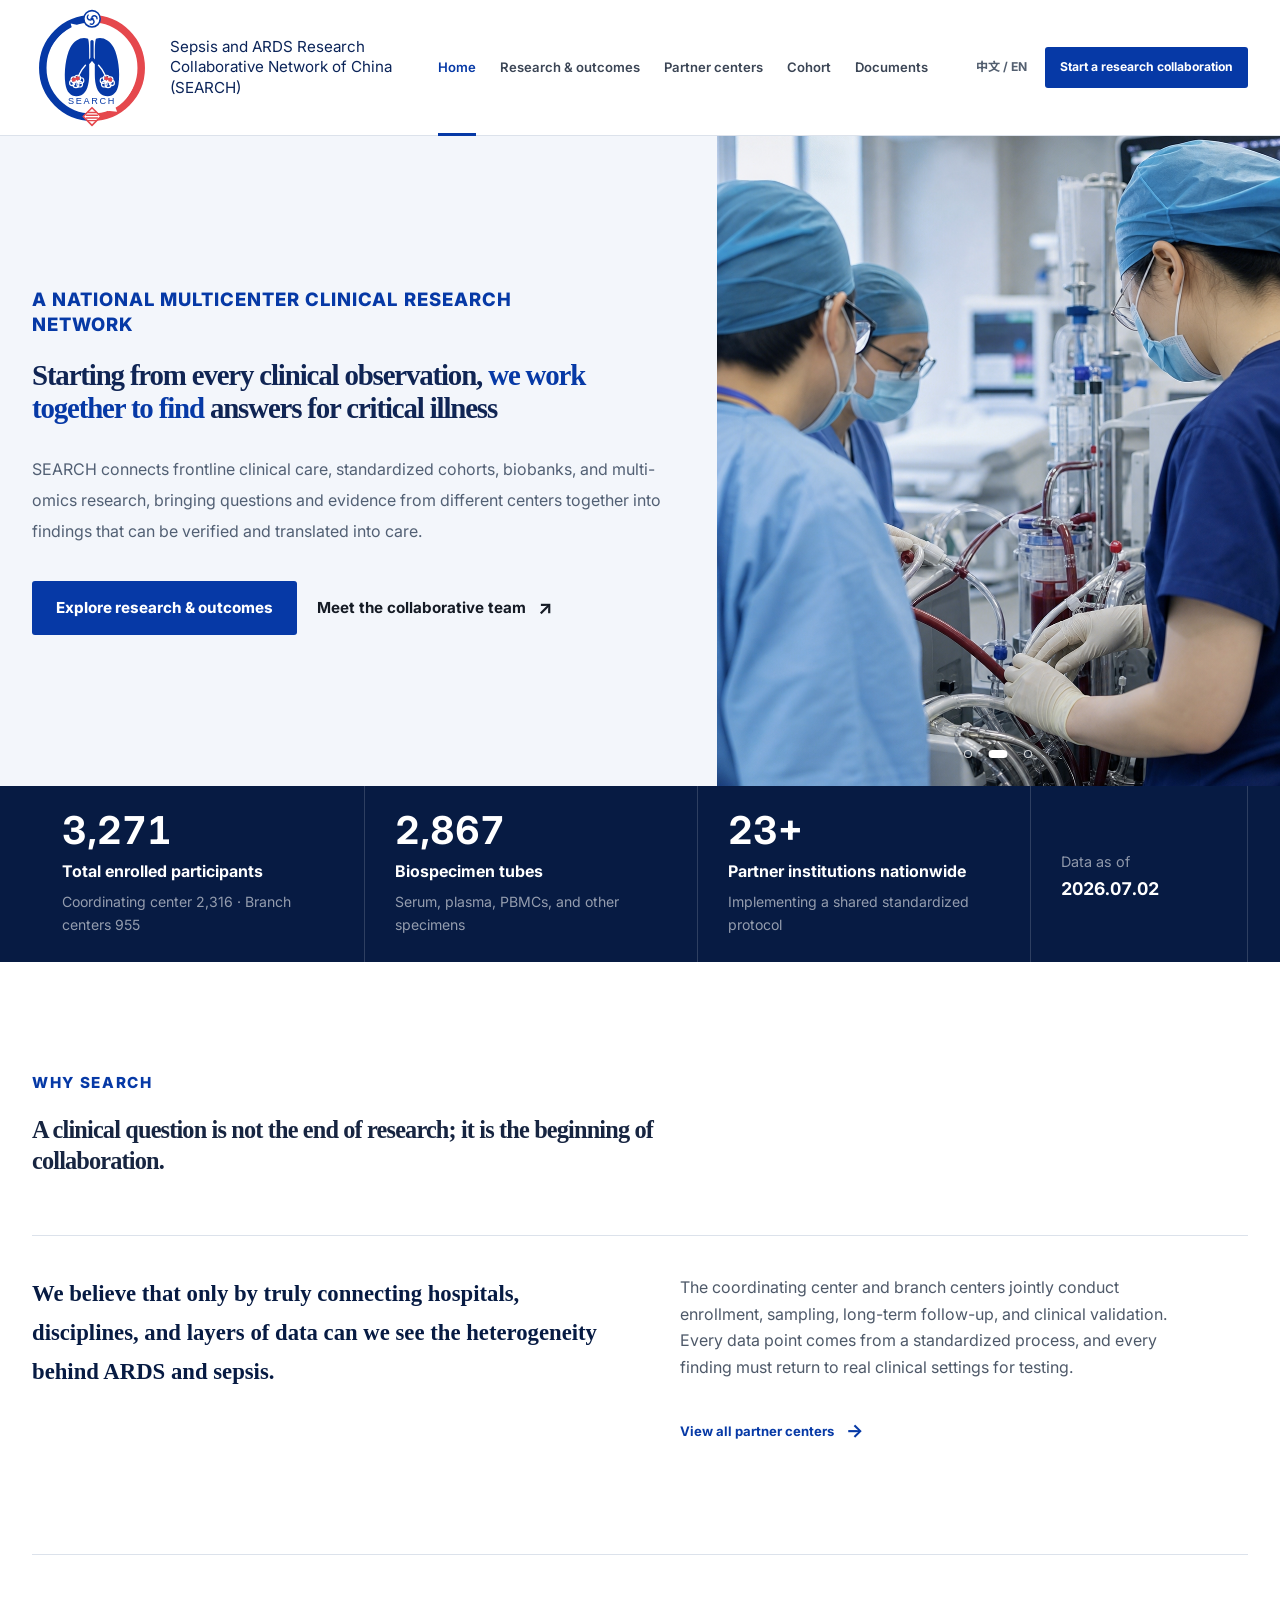
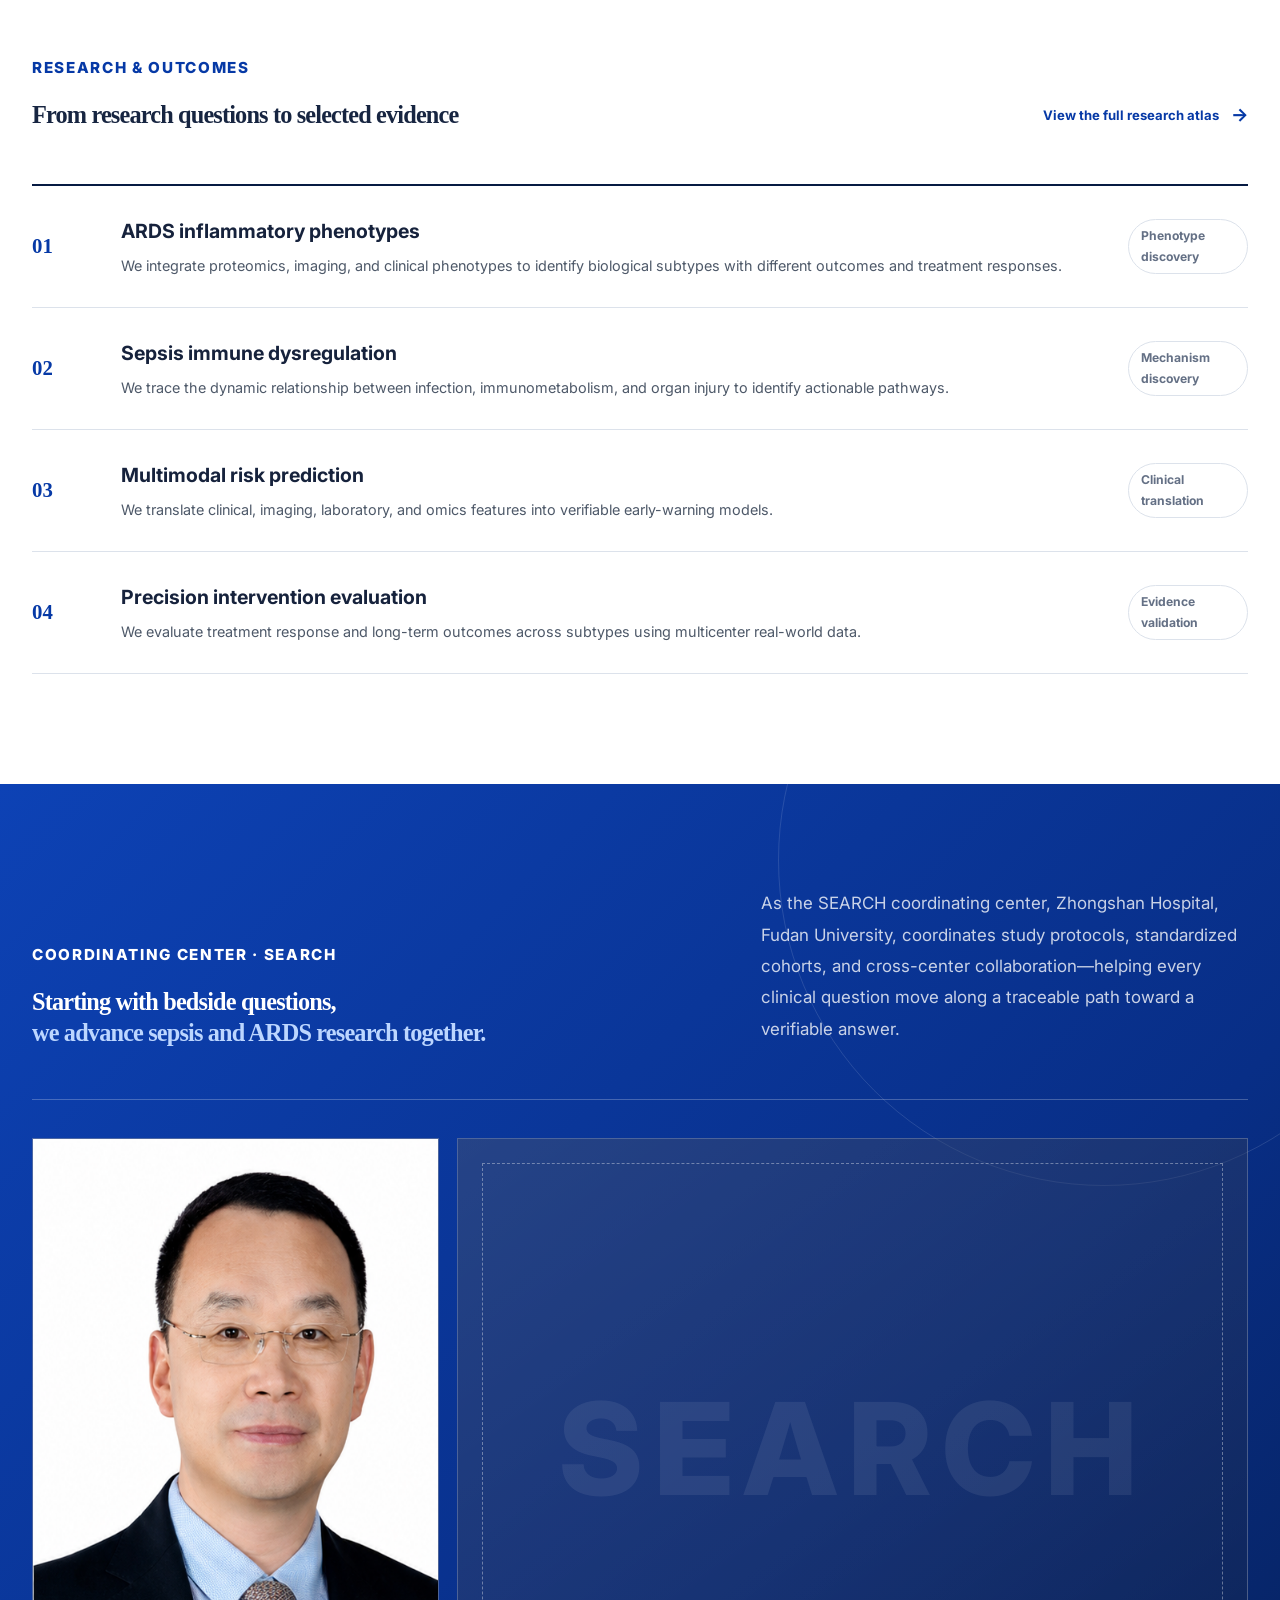
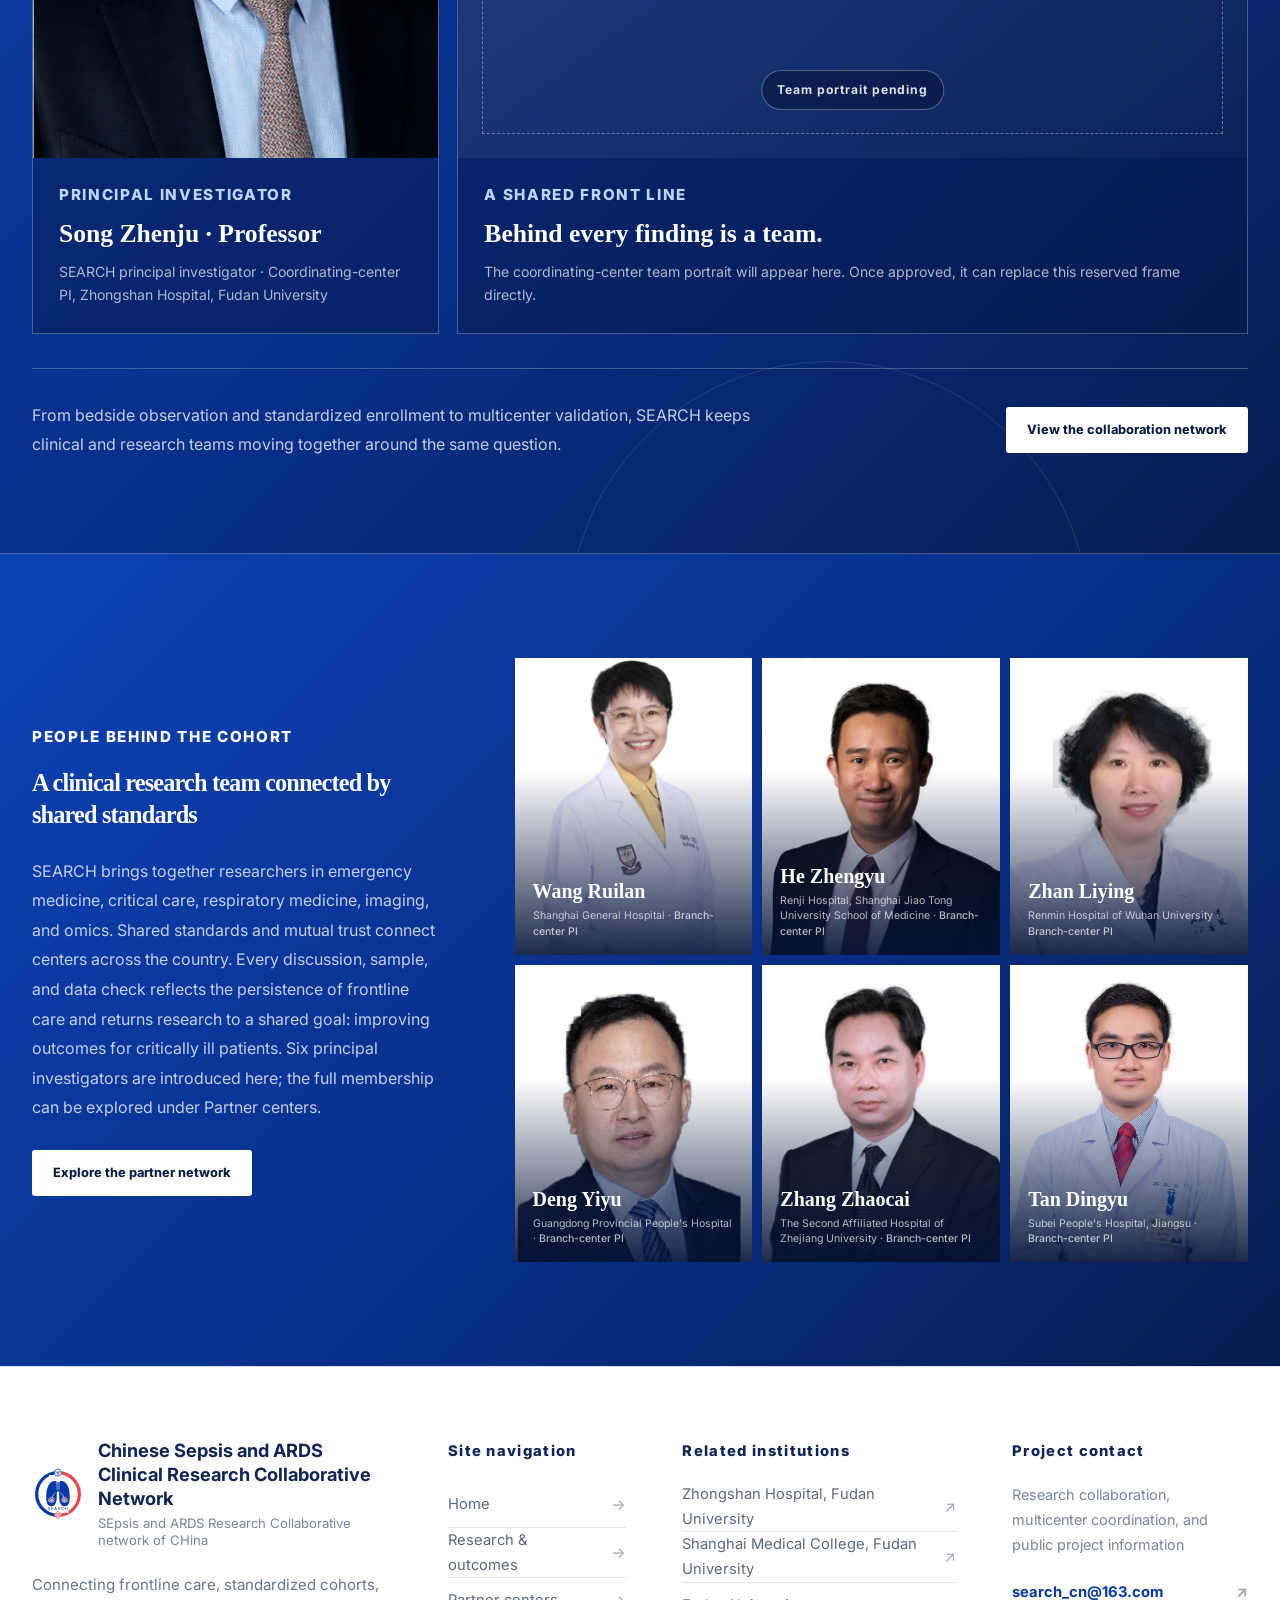
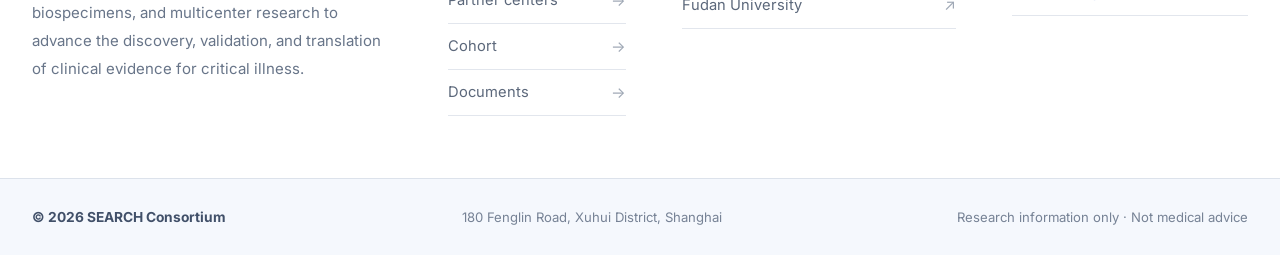
==== commit 4a4383c0: "fix: publish fixed A layout and portable member photos" ====
--- a/concepts/search-research-showcase/index.html
+++ b/concepts/search-research-showcase/index.html
@@ -3,23 +3,17 @@
   <head>
     <meta charset="utf-8" />
     <meta name="viewport" content="width=device-width, initial-scale=1" />
-    <meta name="description" content="SEARCH 科研门户首页视觉方向原型" />
-    <title>SEARCH 首页视觉原型</title>
+    <meta name="description" content="SEARCH 科研协作网络首页" />
+    <title>SEARCH | Clinical Research Collaboration Network</title>
     <base href="/concepts/search-research-showcase/" />
     <link rel="preconnect" href="https://fonts.googleapis.com" />
     <link rel="preconnect" href="https://fonts.gstatic.com" crossorigin />
     <link href="https://fonts.googleapis.com/css2?family=Inter:wght@400;500;600;700;800&amp;family=Noto+Sans+SC:wght@400;500;600;700&amp;family=Noto+Serif+SC:wght@500;600;700&amp;display=swap" rel="stylesheet" />
     <link rel="stylesheet" href="prototype-home.css?v=20" />
   </head>
-  <!-- PROTOTYPE — three homepage directions, switchable with ?variant=A|B|C. -->
-  <body data-prototype="true">
-    <div class="prototype-notice" role="note">
-      <span>视觉原型</span>
-      <strong>用于比较首页信息层级，不是正式网站</strong>
-    </div>
-
+  <body>
     <header class="site-header">
-      <a class="brand" href="?variant=A" aria-label="SEARCH 首页视觉原型">
+      <a class="brand" href="index.html" aria-label="SEARCH 首页">
         <img class="brand-mark" src="../../icon/search-emblem.svg" alt="SEARCH" />
         <span class="brand-copy">
           <strong>中国脓毒症和 ARDS 临床研究协作联盟（SEARCH）</strong>
@@ -28,7 +22,7 @@
       </a>
       <button class="nav-toggle" type="button" aria-expanded="false" aria-controls="primary-nav">菜单</button>
       <nav class="main-nav" id="primary-nav" aria-label="主要导航">
-        <a class="is-active" href="?variant=A">首页</a>
+        <a class="is-active" href="index.html">首页</a>
         <a href="research.html">研究与成果</a>
         <a href="network.html">合作单位</a>
         <a href="cohort.html">队列信息</a>
@@ -111,7 +105,7 @@
           <div class="page-shell leadership-grid">
             <article class="lead-pi-card">
               <div class="lead-pi-image">
-                <img src="../../Co-Team/主中心/宋振举+复旦大学附属中山医院.png" alt="宋振举教授" />
+                <img src="assets/team/main/main-001.png" alt="宋振举教授" />
               </div>
               <div class="lead-pi-copy">
                 <p class="eyebrow">Principal investigator</p>
@@ -150,27 +144,27 @@
 
             <div class="people-grid">
               <article class="people-card">
-                <img src="../../Co-Team/分中心/王瑞兰+上海市第一人民医院.png" alt="王瑞兰教授" />
+                <img src="assets/team/branch/branch-008.png" alt="王瑞兰教授" />
                 <div class="people-card-copy"><h3>王瑞兰</h3><p><span>上海市第一人民医院</span><b>分中心 PI</b></p></div>
               </article>
               <article class="people-card">
-                <img src="../../Co-Team/分中心/何征宇+上海交通大学医学院附属仁济医院.png" alt="何征宇教授" />
+                <img src="assets/team/branch/branch-018.png" alt="何征宇教授" />
                 <div class="people-card-copy"><h3>何征宇</h3><p><span>上海交通大学医学院附属仁济医院</span><b>分中心 PI</b></p></div>
               </article>
               <article class="people-card">
-                <img src="../../Co-Team/分中心/詹丽英+武汉大学人民医院.png" alt="詹丽英教授" />
+                <img src="assets/team/branch/branch-005.png" alt="詹丽英教授" />
                 <div class="people-card-copy"><h3>詹丽英</h3><p><span>武汉大学人民医院</span><b>分中心 PI</b></p></div>
               </article>
               <article class="people-card">
-                <img src="../../Co-Team/分中心/邓医宇+广东省人民医院.png" alt="邓医宇教授" />
+                <img src="assets/team/branch/branch-059.png" alt="邓医宇教授" />
                 <div class="people-card-copy"><h3>邓医宇</h3><p><span>广东省人民医院</span><b>分中心 PI</b></p></div>
               </article>
               <article class="people-card">
-                <img src="../../Co-Team/分中心/张召才+浙江大学附属第二医院.png" alt="张召才教授" />
+                <img src="assets/team/branch/branch-038.png" alt="张召才教授" />
                 <div class="people-card-copy"><h3>张召才</h3><p><span>浙江大学附属第二医院</span><b>分中心 PI</b></p></div>
               </article>
               <article class="people-card">
-                <img src="../../Co-Team/分中心/谈定玉+江苏省苏北人民医院.png" alt="谈定玉教授" />
+                <img src="assets/team/branch/branch-047.png" alt="谈定玉教授" />
                 <div class="people-card-copy"><h3>谈定玉</h3><p><span>江苏省苏北人民医院</span><b>分中心 PI</b></p></div>
               </article>
             </div>
@@ -178,7 +172,7 @@
         </section>
       </section>
 
-      <section class="variant variant-b" data-variant="B" aria-label="方案 B：学术编辑部">
+      <section class="variant variant-b" data-variant="B" aria-label="方案 B：学术编辑部" hidden aria-hidden="true">
         <div class="b-masthead page-shell">
           <div class="b-edition"><span>SEARCH REPORT</span><strong>01</strong><small>2026 · Clinical research portal</small></div>
           <div class="b-title">
@@ -225,7 +219,7 @@
           <div class="page-shell">
             <blockquote>“我们从临床现场提出问题，也必须让研究结果回到临床现场接受检验。”</blockquote>
             <div class="b-pi">
-              <img src="../../Co-Team/主中心/宋振举+复旦大学附属中山医院.png" alt="宋振举教授" />
+              <img src="assets/team/main/main-001.png" alt="宋振举教授" />
               <p><strong>宋振举 教授</strong><span>SEARCH 项目负责人</span><small>代表荣誉与学术职务：候选 5 项待团队确认</small></p>
             </div>
           </div>
@@ -235,11 +229,11 @@
           <p>继续浏览</p>
           <a href="research.html"><span>研究与成果</span><b>01</b></a>
           <a href="network.html"><span>合作单位</span><b>02</b></a>
-          <a href="?variant=C#c-data"><span>队列信息</span><b>03</b></a>
+          <a href="cohort.html"><span>队列信息</span><b>03</b></a>
         </section>
       </section>
 
-      <section class="variant variant-c" data-variant="C" aria-label="方案 C：队列数据优先">
+      <section class="variant variant-c" data-variant="C" aria-label="方案 C：队列数据优先" hidden aria-hidden="true">
         <div class="c-shell">
           <section class="c-hero">
             <div class="c-hero-copy">
@@ -291,20 +285,14 @@
     <footer class="global-footer">
       <div class="page-shell footer-directory">
         <div class="footer-identity"><div class="footer-identity-head"><img class="footer-brand-mark" src="../../icon/search-emblem.svg" alt="SEARCH" /><span><strong>中国脓毒症和 ARDS 临床研究协作联盟</strong><small>SEpsis and ARDS Research Collaborative network of CHina</small></span></div><p>连接临床一线、规范队列、生物样本与多中心研究，共同推动危重症临床证据的发现、验证与转化。</p></div>
-        <nav class="footer-column site-map" aria-label="页脚网站导航"><h3>网站导航</h3><a href="index.html?variant=A">首页</a><a href="research.html">研究与成果</a><a href="network.html">合作单位</a><a href="cohort.html">队列信息</a><a href="documents.html">项目文件</a></nav>
+        <nav class="footer-column site-map" aria-label="页脚网站导航"><h3>网站导航</h3><a href="index.html">首页</a><a href="research.html">研究与成果</a><a href="network.html">合作单位</a><a href="cohort.html">队列信息</a><a href="documents.html">项目文件</a></nav>
         <nav class="footer-column" aria-label="相关机构"><h3>相关机构</h3><a href="https://www.zs-hospital.sh.cn/" target="_blank" rel="noopener noreferrer">复旦大学附属中山医院</a><a href="https://shmc.fudan.edu.cn/main.htm" target="_blank" rel="noopener noreferrer">复旦大学上海医学院</a><a href="https://www.fudan.edu.cn/" target="_blank" rel="noopener noreferrer">复旦大学</a></nav>
         <div class="footer-column footer-contact-column"><h3>项目联系</h3><p>科研合作、多中心协作与项目公开资料咨询</p><a class="footer-mail" href="mailto:search_cn@163.com">search_cn@163.com</a></div>
       </div>
       <div class="footer-meta"><div class="page-shell"><strong>© 2026 SEARCH Consortium</strong><span>上海市徐汇区枫林路 180 号</span><span>科研信息展示 · 不构成医疗建议</span></div></div>
     </footer>
 
-    <div class="prototype-switcher" role="toolbar" aria-label="首页视觉方案切换">
-      <button type="button" data-direction="previous" aria-label="上一个方案">←</button>
-      <div aria-live="polite"><small>当前视觉方向</small><strong id="variant-label">A — 人文叙事</strong></div>
-      <button type="button" data-direction="next" aria-label="下一个方案">→</button>
-    </div>
-
-    <script src="prototype-home.js?v=2"></script>
+    <script src="prototype-home.js?v=3"></script>
     <script src="app.js?v=8"></script>
   </body>
 </html>
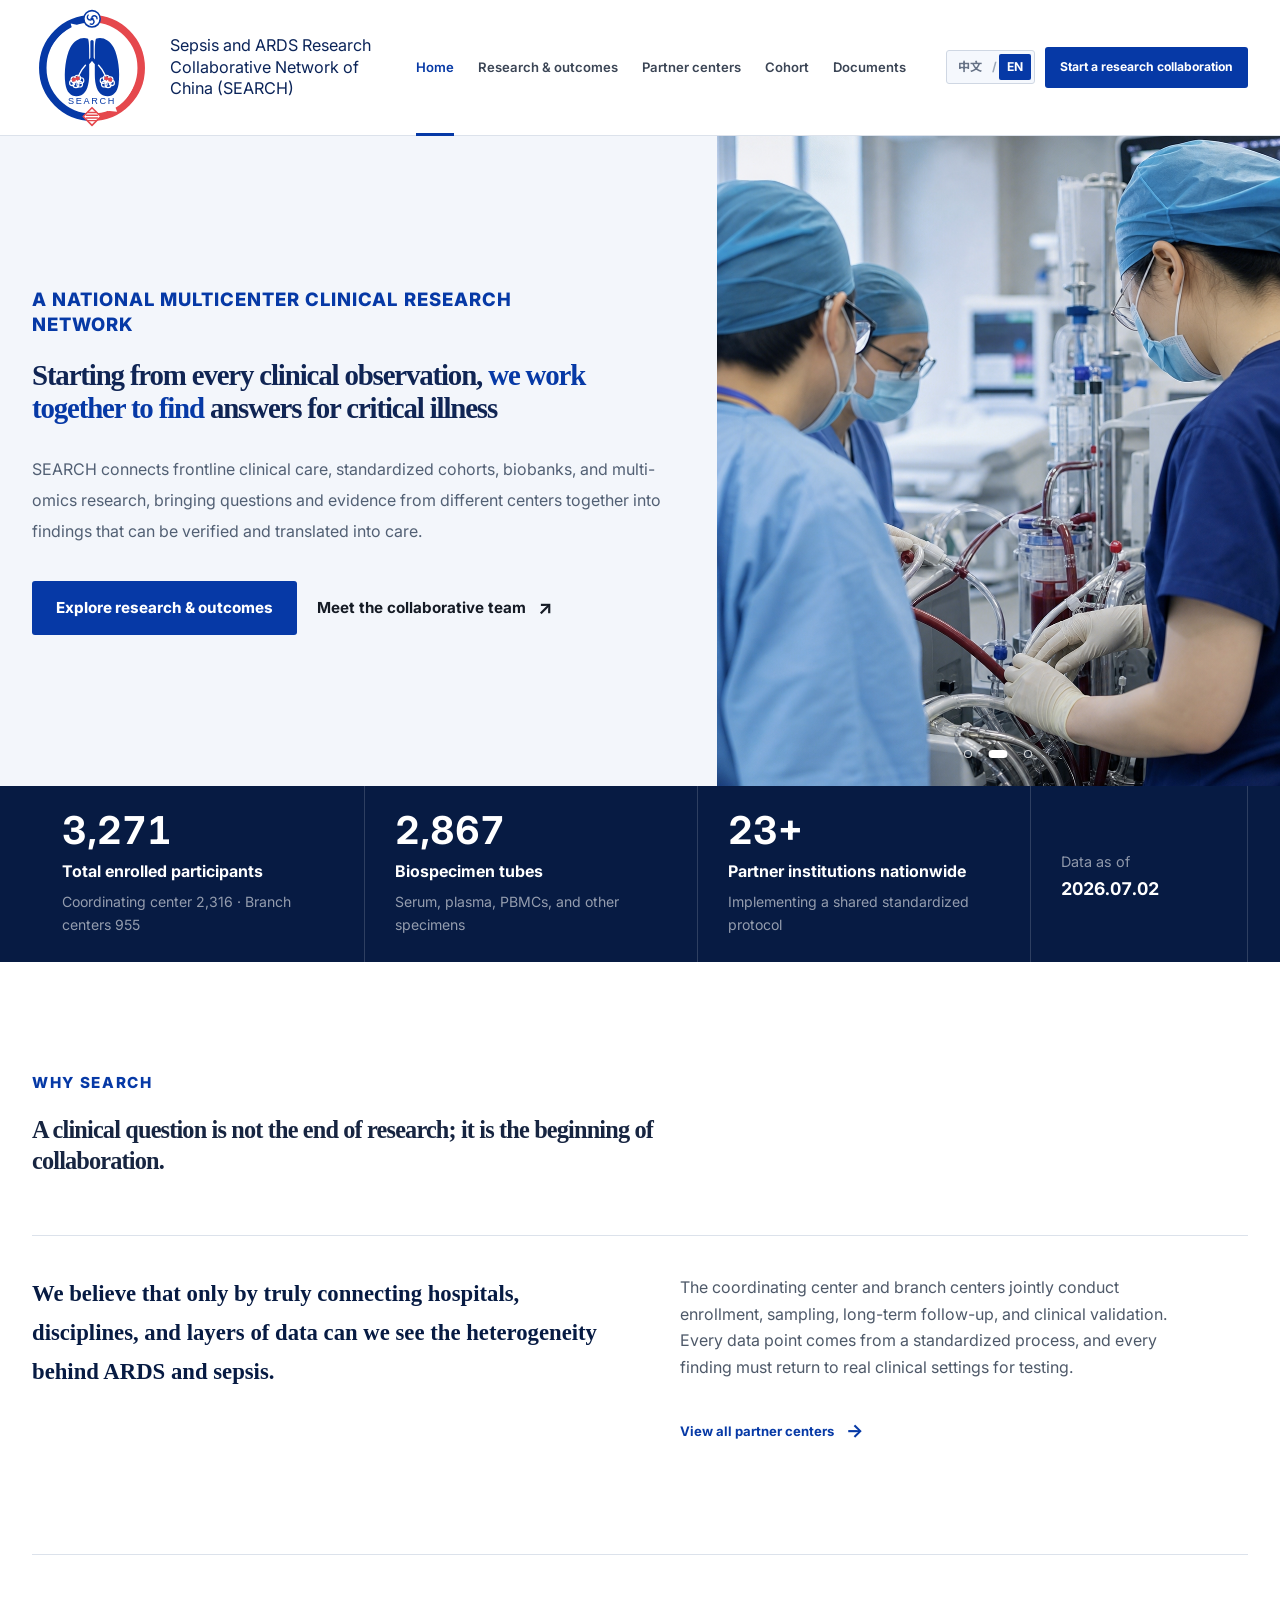
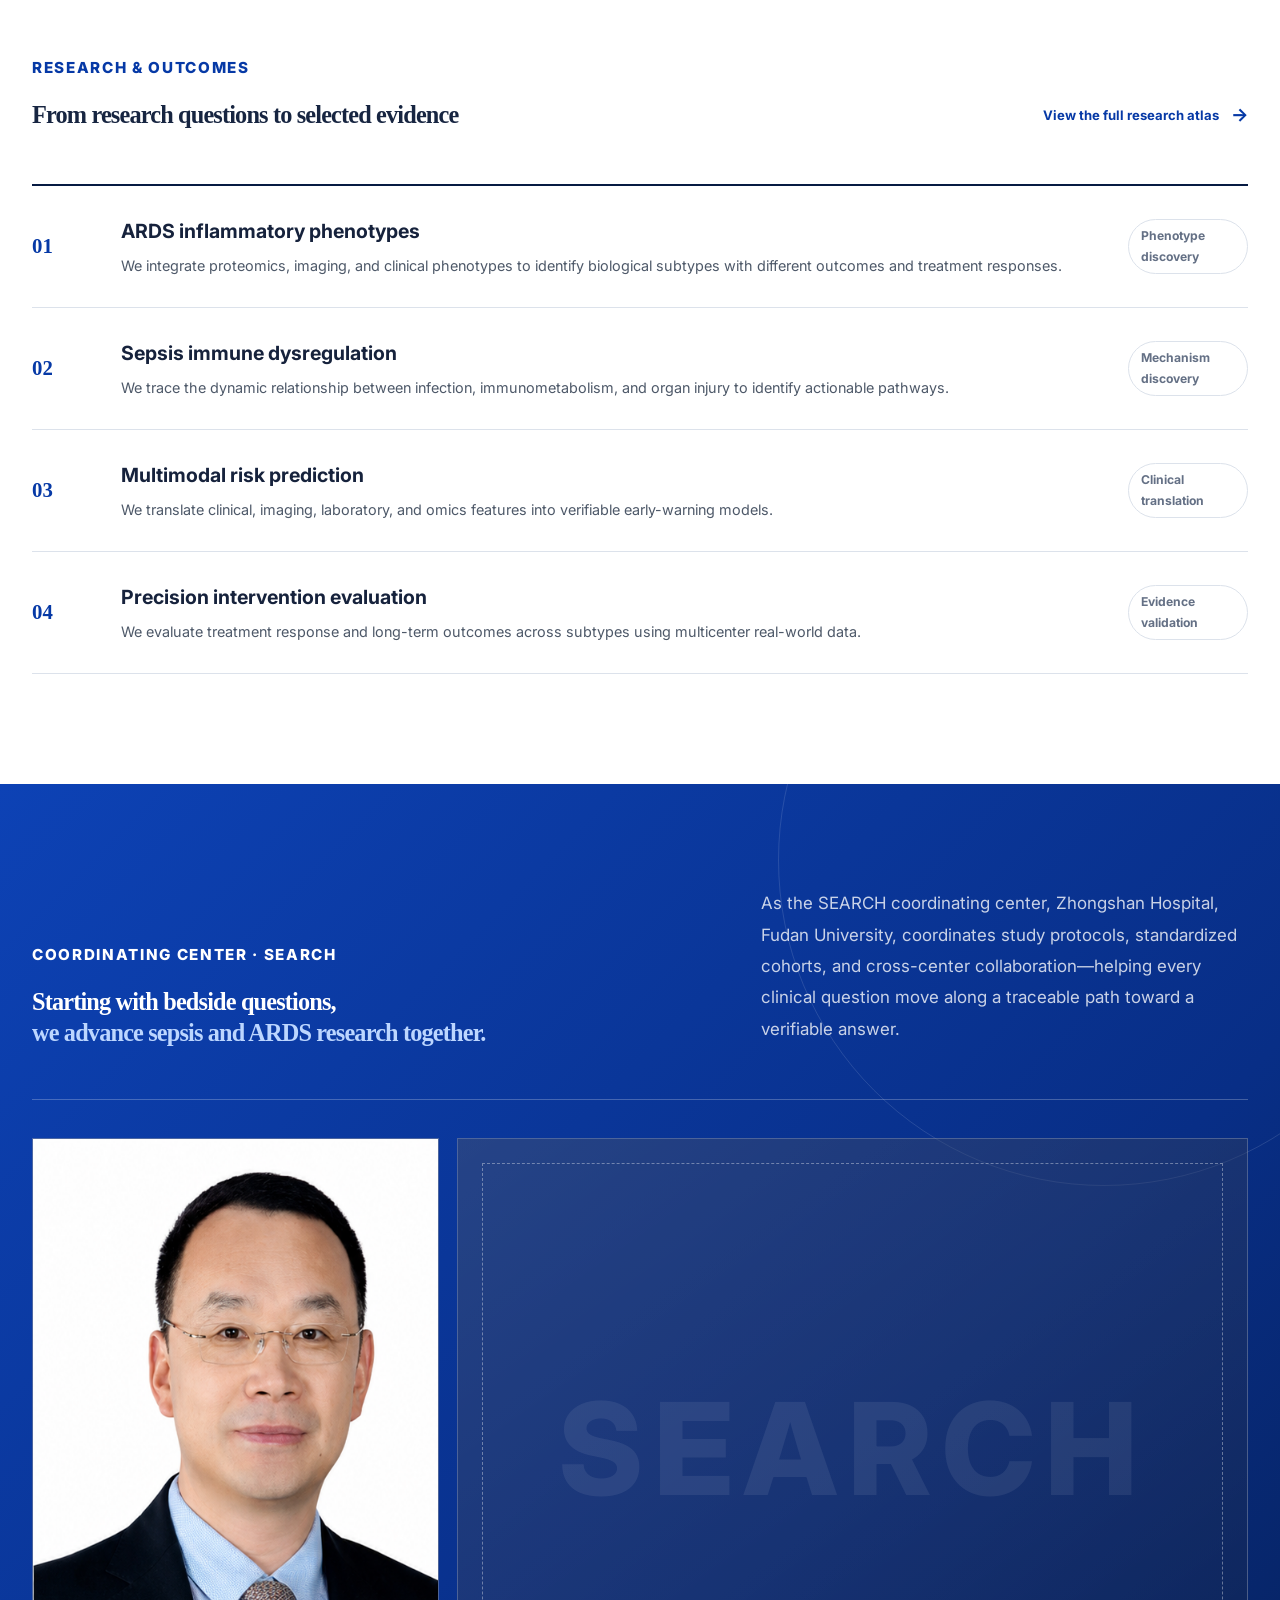
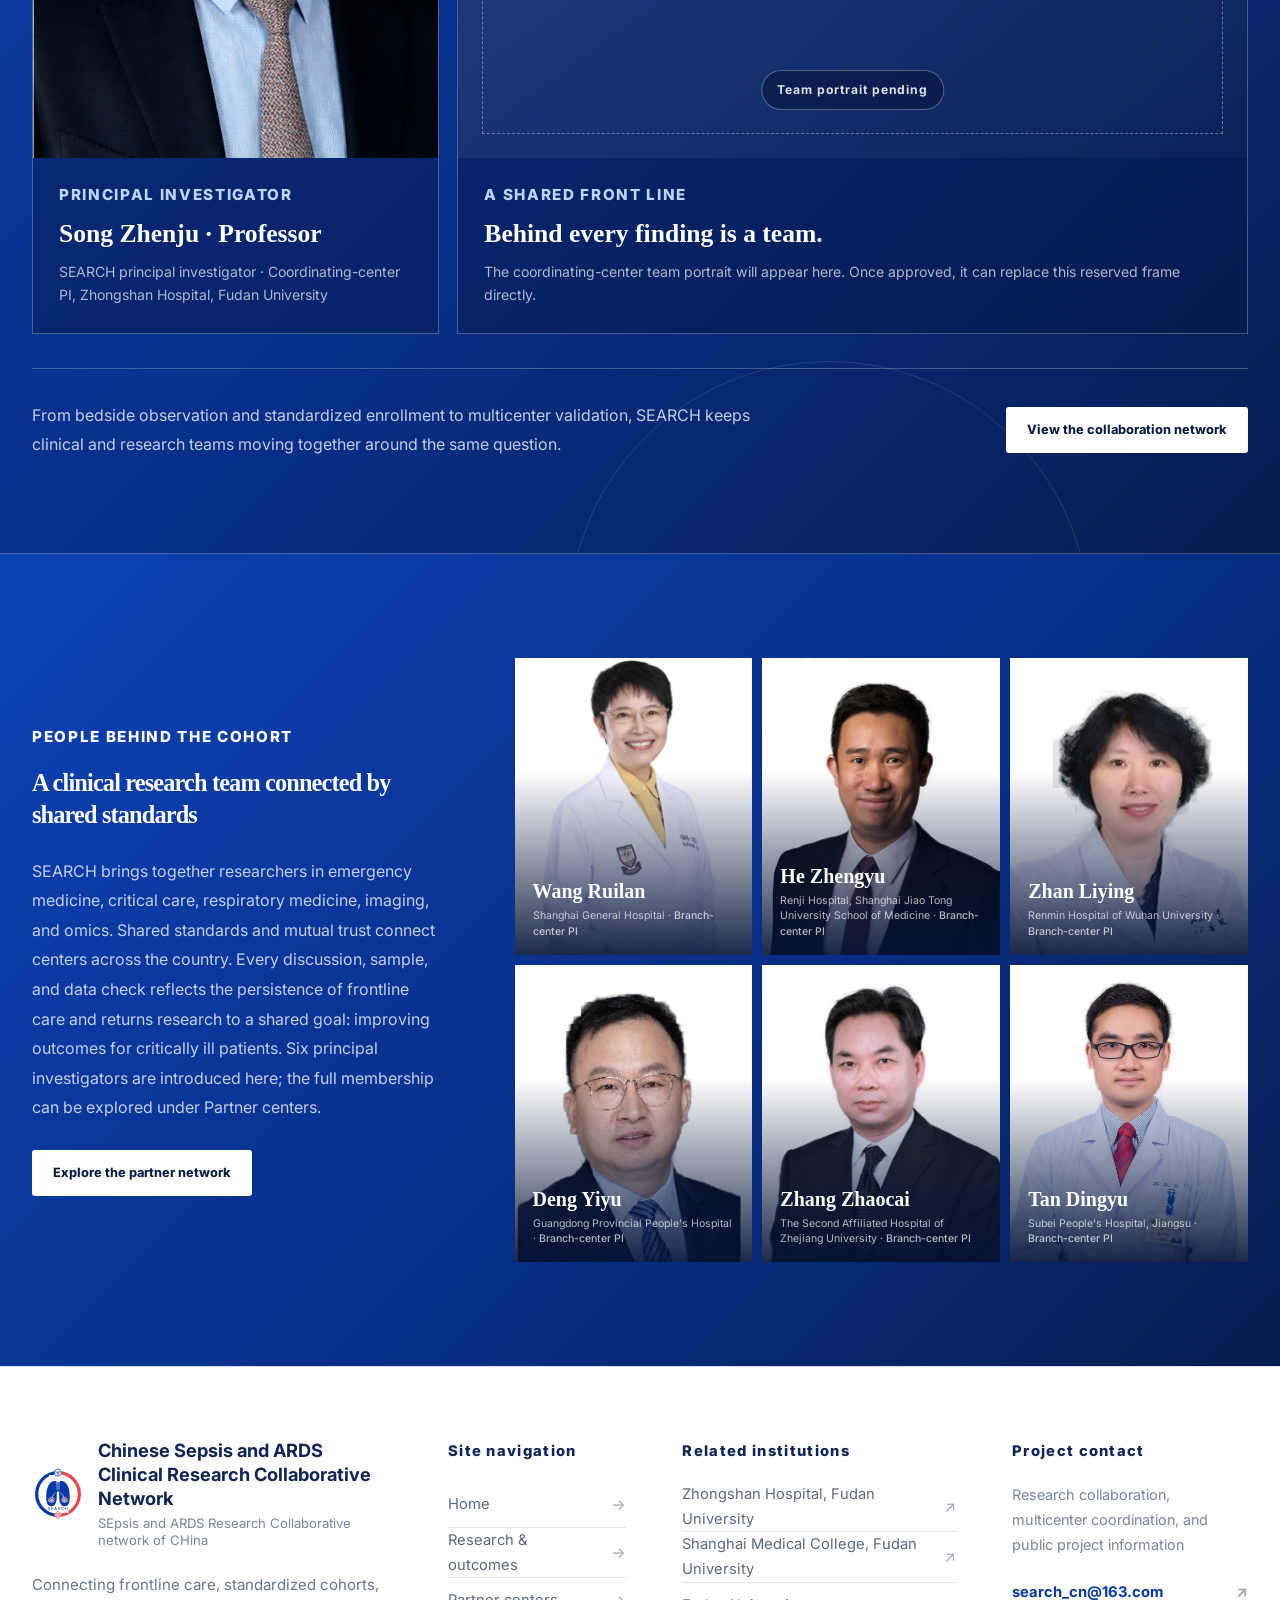
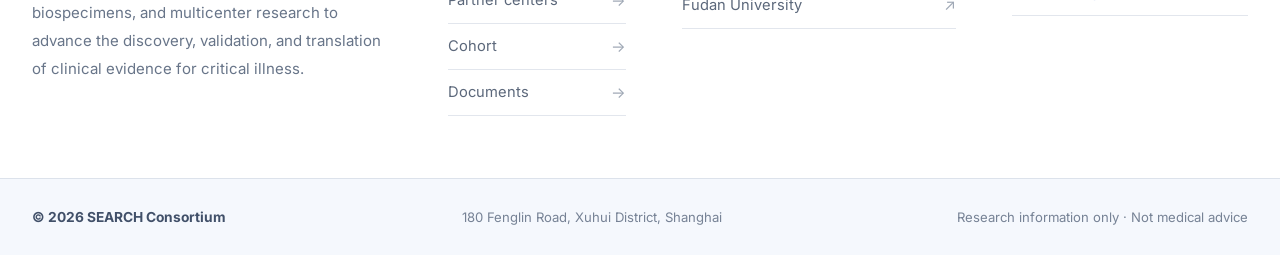
==== commit 0f5b60e2: "feat: refine document typography and bilingual header" ====
--- a/concepts/search-research-showcase/index.html
+++ b/concepts/search-research-showcase/index.html
@@ -9,7 +9,7 @@
     <link rel="preconnect" href="https://fonts.googleapis.com" />
     <link rel="preconnect" href="https://fonts.gstatic.com" crossorigin />
     <link href="https://fonts.googleapis.com/css2?family=Inter:wght@400;500;600;700;800&amp;family=Noto+Sans+SC:wght@400;500;600;700&amp;family=Noto+Serif+SC:wght@500;600;700&amp;display=swap" rel="stylesheet" />
-    <link rel="stylesheet" href="prototype-home.css?v=20" />
+    <link rel="stylesheet" href="prototype-home.css?v=26" />
   </head>
   <body>
     <header class="site-header">
@@ -29,7 +29,7 @@
         <a href="documents.html">项目文件</a>
       </nav>
       <div class="header-actions">
-      <button class="language-button" type="button" data-language-toggle aria-label="切换语言" title="切换至 English">中文 / EN</button>
+        <button class="language-button" type="button" data-language-toggle aria-label="切换语言" title="切换至 English"><span class="language-option" data-language-option="zh">中文</span><span class="language-divider" aria-hidden="true">/</span><span class="language-option" data-language-option="en">EN</span></button>
         <a class="contact-link" href="mailto:search_cn@163.com">发起科研合作</a>
       </div>
     </header>
@@ -293,6 +293,6 @@
     </footer>
 
     <script src="prototype-home.js?v=3"></script>
-    <script src="app.js?v=8"></script>
+    <script src="app.js?v=12"></script>
   </body>
 </html>
--- a/concepts/search-research-showcase/prototype-home.css
+++ b/concepts/search-research-showcase/prototype-home.css
@@ -58,22 +58,25 @@
 .brand { display: flex; align-items: center; gap: 18px; min-width: 0; }
 .brand-mark { width: 120px; height: 120px; display: block; flex: 0 0 auto; object-fit: contain; }
 .brand-copy { min-width: 0; display: grid; line-height: 1.25; }
-.brand-copy strong { overflow: hidden; color: #0b2459; font-size: 1.25rem; text-overflow: ellipsis; white-space: nowrap; }
-.brand-copy small { margin-top: 7px; overflow: hidden; color: var(--muted); font-size: 0.82rem; letter-spacing: 0.035em; text-overflow: ellipsis; white-space: nowrap; }
+.brand-copy strong { overflow: hidden; color: #0b2459; font-size: calc(1.25rem - 2px); text-overflow: ellipsis; white-space: nowrap; }
+.brand-copy small { margin-top: 7px; overflow: hidden; color: var(--muted); font-size: calc(.82rem - 1px); letter-spacing: 0.035em; text-overflow: ellipsis; white-space: nowrap; }
 .main-nav { align-self: stretch; display: flex; align-items: stretch; }
 .main-nav a { position: relative; display: flex; align-items: center; padding: 0 12px; color: #3b4555; font-size: 0.82rem; font-weight: 600; }
 .main-nav a::after { content: ""; position: absolute; right: 12px; bottom: -1px; left: 12px; height: 3px; background: transparent; }
 .main-nav a:hover, .main-nav a.is-active { color: var(--blue); }
 .main-nav a.is-active::after { background: var(--blue); }
 .header-actions { display: flex; align-items: center; gap: 10px; }
-.language-button { border: 0; background: transparent; padding: 8px; color: #535f70; font-size: 0.76rem; font-weight: 700; }
-.language-button:hover, .language-button:focus-visible { color: var(--blue); }
+.language-button { display: inline-flex; align-items: center; gap: 2px; border: 1px solid #cfd7e3; border-radius: 3px; padding: 3px; background: #f5f8fd; color: #667286; font-size: 0.76rem; font-weight: 700; }
+.language-button .language-option { display: inline-flex; align-items: center; justify-content: center; min-height: 26px; padding: 0 8px; border-radius: 2px; transition: background .16s ease, color .16s ease; }
+.language-button .language-divider { color: #9ba7b7; }
+html[lang="zh-CN"] .language-button [data-language-option="zh"], html[lang="en"] .language-button [data-language-option="en"] { background: var(--blue); color: #fff; }
+.language-button:hover, .language-button:focus-visible { border-color: var(--blue); color: var(--blue); }
 .contact-link { border-radius: 3px; padding: 10px 15px; background: var(--blue); color: #fff; font-size: 0.76rem; font-weight: 700; }
 .nav-toggle { display: none; }
 
 /* English presentation: keep the header identity compact and give long English headlines a calmer hierarchy. */
 html[lang="en"] .brand-copy strong { display: none; }
-html[lang="en"] .brand-copy small { display: block; margin-top: 0; overflow: visible; color: #0b2459; font-size: .95rem; letter-spacing: 0; line-height: 1.35; text-overflow: clip; white-space: normal; }
+html[lang="en"] .brand-copy small { display: block; margin-top: 0; overflow: visible; color: #0b2459; font-size: calc(.95rem + 1px); letter-spacing: 0; line-height: 1.35; text-overflow: clip; white-space: normal; }
 
 @media (min-width: 761px) {
   /* English copy needs a quieter scale than the shorter Chinese headlines. */
@@ -363,8 +366,9 @@
   .prototype-notice strong { display: none; }
   .site-header { min-height: 68px; padding-inline: 18px; }
   .brand-mark { width: 40px; height: 40px; }
-  .language-button { padding-inline: 4px; font-size: .66rem; }
-  .brand-copy strong { font-size: .75rem; }
+  .language-button { gap: 1px; padding: 2px; font-size: .66rem; }
+  .language-button .language-option { min-height: 24px; padding-inline: 5px; }
+  .brand-copy strong { font-size: calc(.75rem - 2px); }
   .brand-copy small { display: none; }
   html[lang="en"] .brand-copy small { display: none; }
   .a-hero { display: flex; min-height: auto; flex-direction: column; }
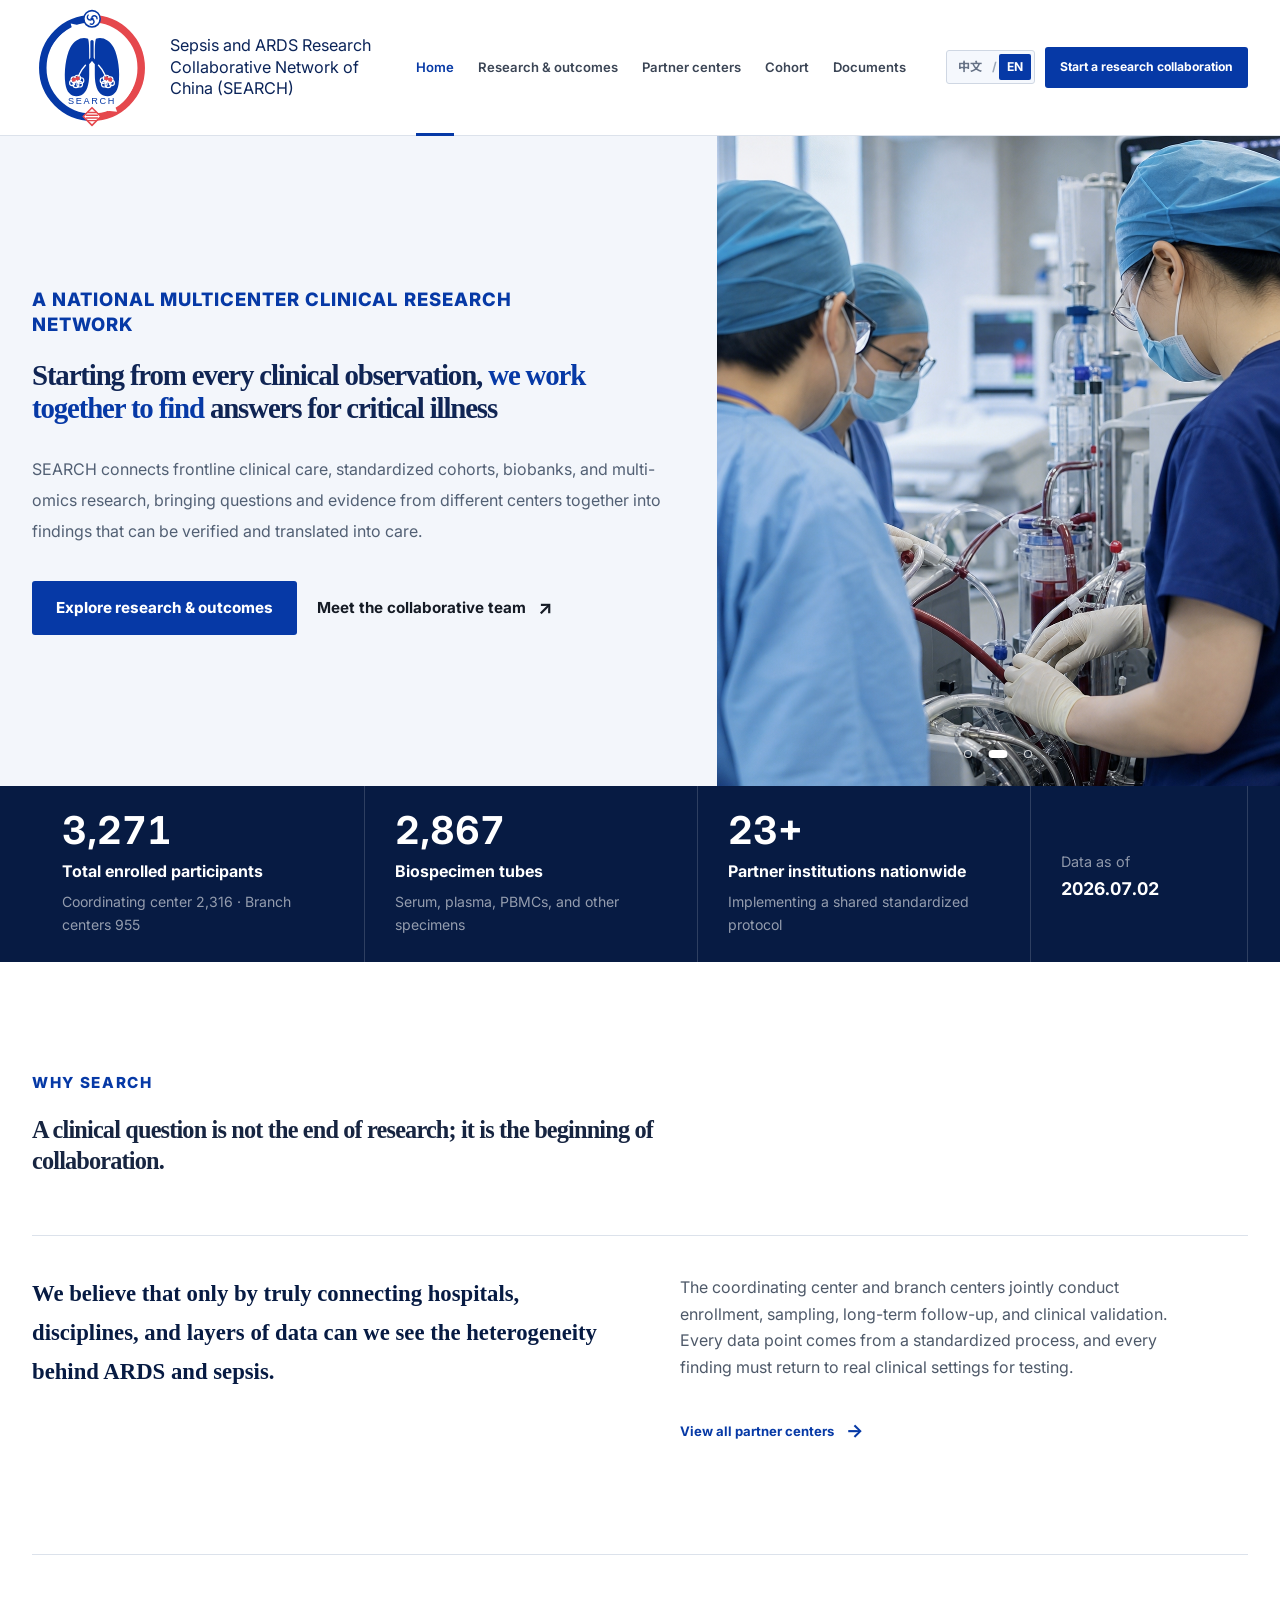
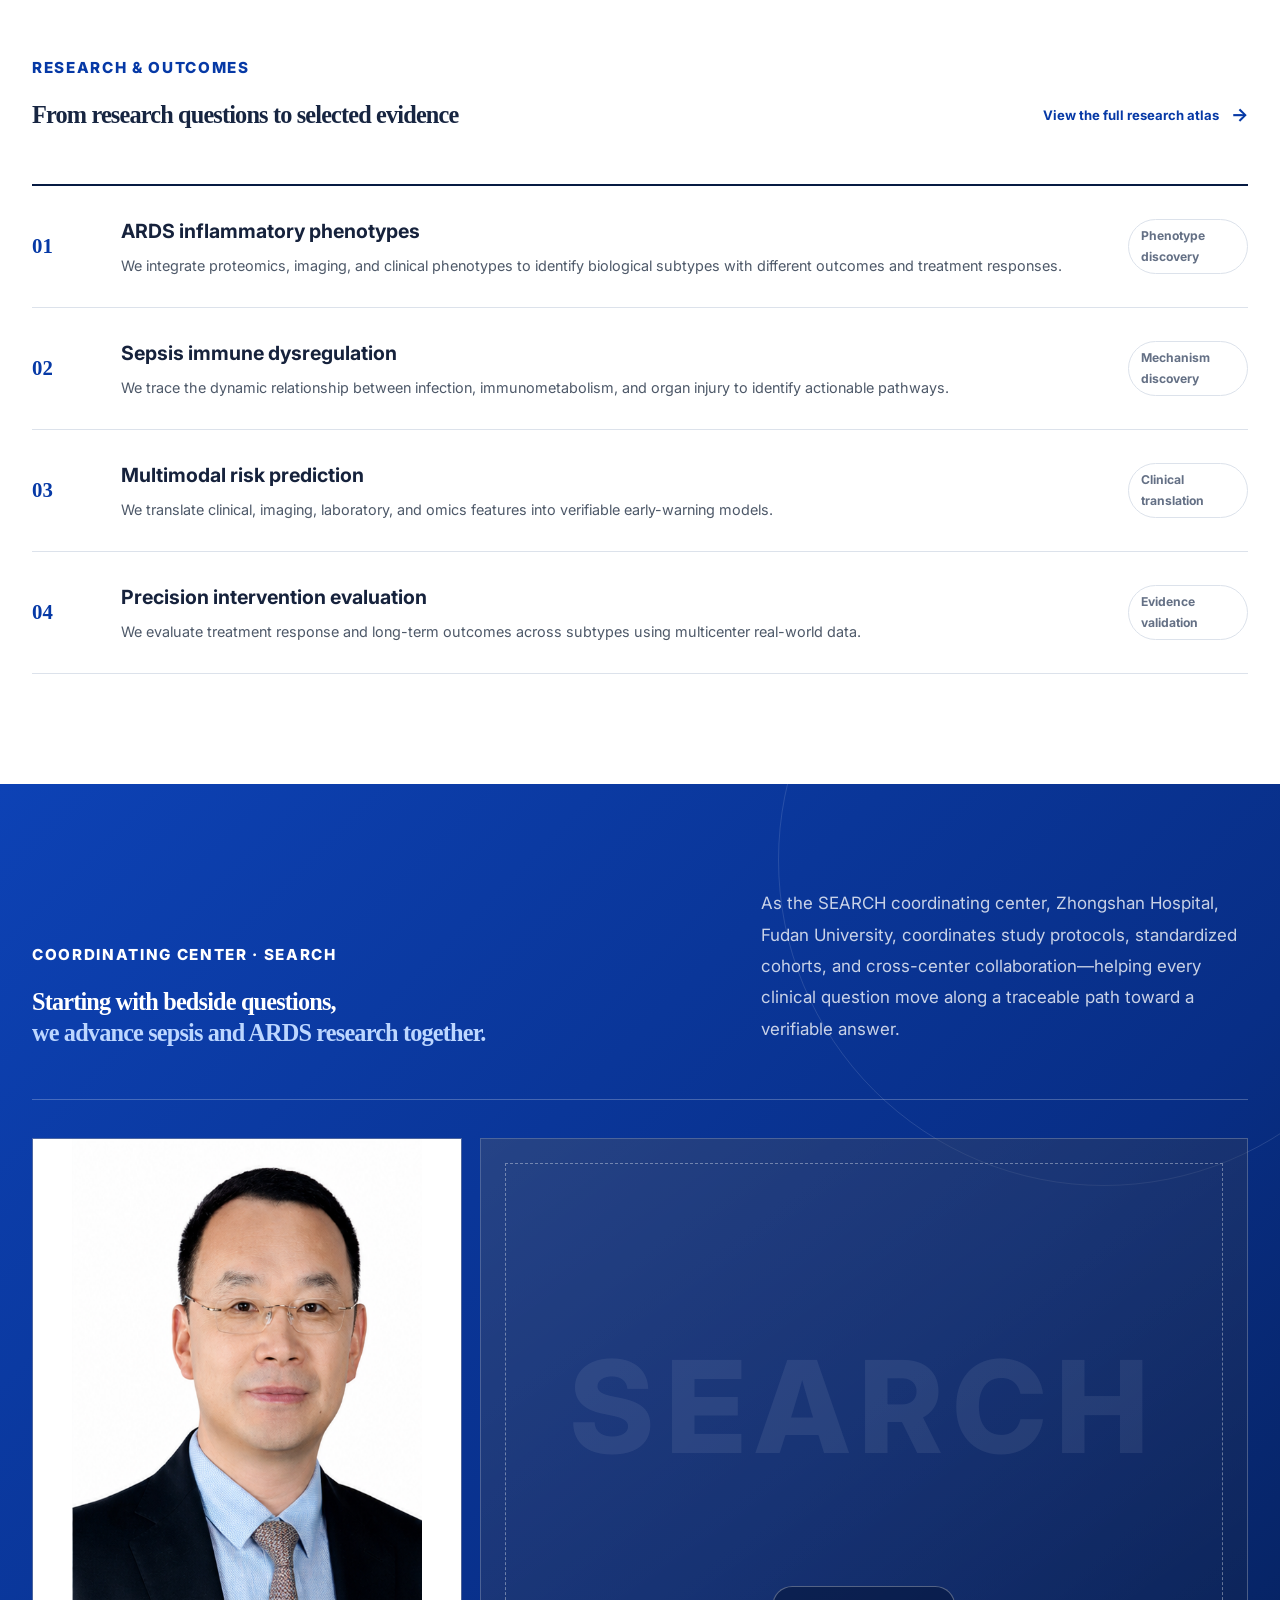
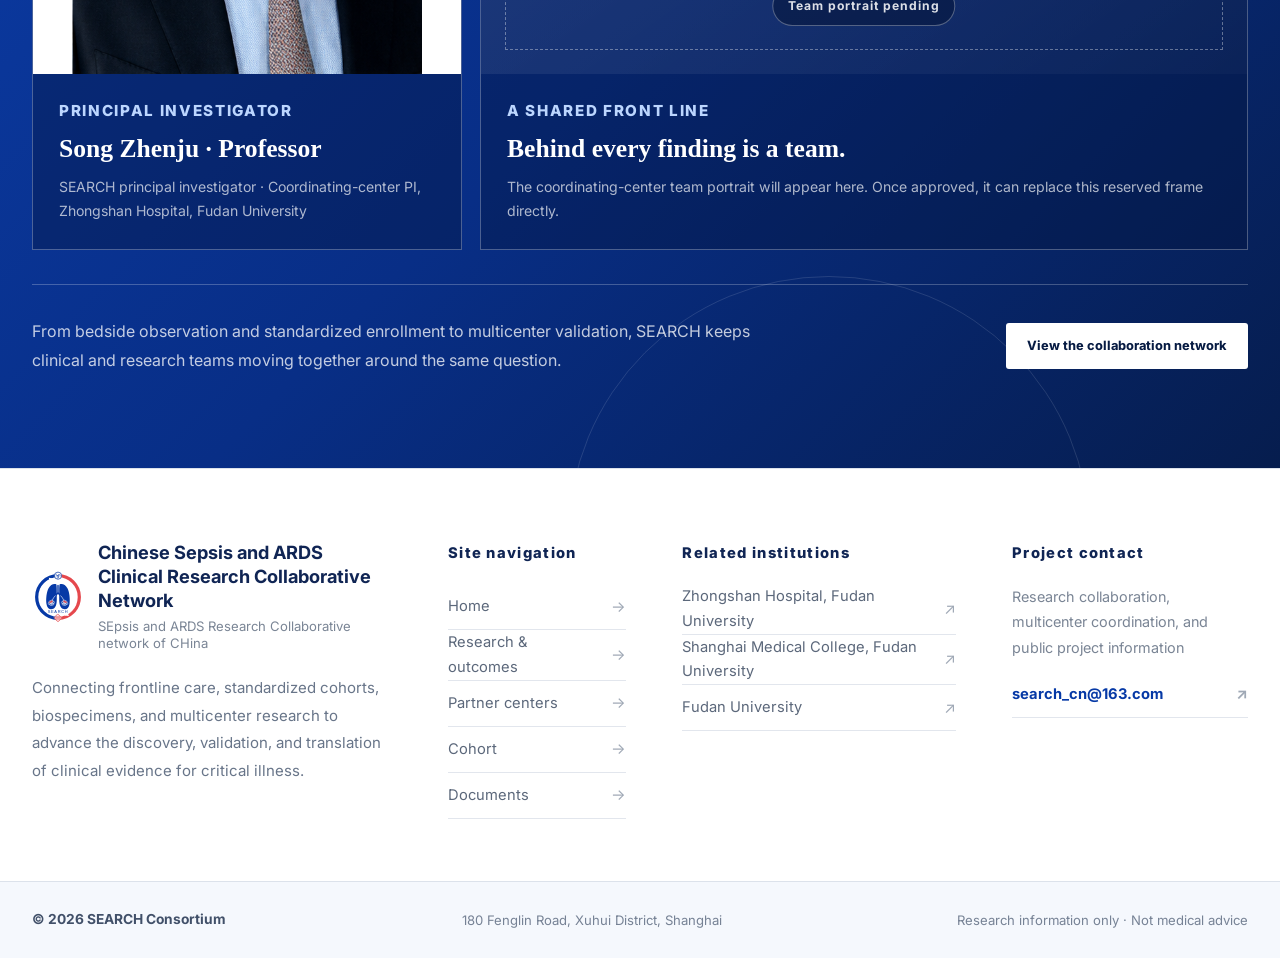
==== commit 97381619: "refactor: focus homepage on coordinating center" ====
--- a/concepts/search-research-showcase/index.html
+++ b/concepts/search-research-showcase/index.html
@@ -9,7 +9,7 @@
     <link rel="preconnect" href="https://fonts.googleapis.com" />
     <link rel="preconnect" href="https://fonts.gstatic.com" crossorigin />
     <link href="https://fonts.googleapis.com/css2?family=Inter:wght@400;500;600;700;800&amp;family=Noto+Sans+SC:wght@400;500;600;700&amp;family=Noto+Serif+SC:wght@500;600;700&amp;display=swap" rel="stylesheet" />
-    <link rel="stylesheet" href="prototype-home.css?v=26" />
+    <link rel="stylesheet" href="prototype-home.css?v=27" />
   </head>
   <body>
     <header class="site-header">
@@ -133,43 +133,6 @@
           </div>
         </section>
 
-        <section class="a-people" id="a-people" aria-labelledby="people-title">
-          <div class="page-shell people-layout">
-            <div class="people-copy">
-              <p class="eyebrow">People behind the cohort</p>
-              <h2 id="people-title">由共同标准连接的临床研究团队</h2>
-              <p>SEARCH 汇聚急诊、重症、呼吸、影像与组学研究者，以共同标准和彼此信任连接全国多中心。每一次讨论、采样与数据核对，都凝聚着临床一线的坚持，也让研究回到改善危重症患者结局的共同愿望。首页呈现六位 PI，完整成员可在“合作单位”中查看。</p>
-              <a class="button button-light" href="network.html">了解合作网络</a>
-            </div>
-
-            <div class="people-grid">
-              <article class="people-card">
-                <img src="assets/team/branch/branch-008.png" alt="王瑞兰教授" />
-                <div class="people-card-copy"><h3>王瑞兰</h3><p><span>上海市第一人民医院</span><b>分中心 PI</b></p></div>
-              </article>
-              <article class="people-card">
-                <img src="assets/team/branch/branch-018.png" alt="何征宇教授" />
-                <div class="people-card-copy"><h3>何征宇</h3><p><span>上海交通大学医学院附属仁济医院</span><b>分中心 PI</b></p></div>
-              </article>
-              <article class="people-card">
-                <img src="assets/team/branch/branch-005.png" alt="詹丽英教授" />
-                <div class="people-card-copy"><h3>詹丽英</h3><p><span>武汉大学人民医院</span><b>分中心 PI</b></p></div>
-              </article>
-              <article class="people-card">
-                <img src="assets/team/branch/branch-059.png" alt="邓医宇教授" />
-                <div class="people-card-copy"><h3>邓医宇</h3><p><span>广东省人民医院</span><b>分中心 PI</b></p></div>
-              </article>
-              <article class="people-card">
-                <img src="assets/team/branch/branch-038.png" alt="张召才教授" />
-                <div class="people-card-copy"><h3>张召才</h3><p><span>浙江大学附属第二医院</span><b>分中心 PI</b></p></div>
-              </article>
-              <article class="people-card">
-                <img src="assets/team/branch/branch-047.png" alt="谈定玉教授" />
-                <div class="people-card-copy"><h3>谈定玉</h3><p><span>江苏省苏北人民医院</span><b>分中心 PI</b></p></div>
-              </article>
-            </div>
-          </div>
-        </section>
       </section>
 
       <section class="variant variant-b" data-variant="B" aria-label="方案 B：学术编辑部" hidden aria-hidden="true">
--- a/concepts/search-research-showcase/prototype-home.css
+++ b/concepts/search-research-showcase/prototype-home.css
@@ -83,7 +83,7 @@
   html[lang="en"] .a-hero-copy .eyebrow { max-width: 570px; font-size: clamp(.875rem, calc(1.6vw - 2px), 1.575rem); letter-spacing: .055em; line-height: 1.35; }
   html[lang="en"] .a-hero-copy h1 { max-width: 790px; font-size: clamp(1.625rem, calc(2.1vw + 2px), 2.325rem); letter-spacing: -.04em; line-height: 1.16; }
   html[lang="en"] .variant-a .section-intro h2 { font-size: clamp(1.4rem, 1.9vw, 2.1rem); letter-spacing: -.035em; line-height: 1.3; }
-  html[lang="en"] .variant-a :is(.leadership-intro h2, .people-copy h2) { max-width: 760px; font-size: clamp(1.4rem, 1.9vw, 2.1rem); letter-spacing: -.035em; line-height: 1.3; }
+  html[lang="en"] .variant-a .leadership-intro h2 { max-width: 760px; font-size: clamp(1.4rem, 1.9vw, 2.1rem); letter-spacing: -.035em; line-height: 1.3; }
   html[lang="en"] .research-hero h1 { max-width: 790px; font-size: clamp(1.625rem, calc(2.1vw + 2px), 2.325rem); letter-spacing: -.04em; line-height: 1.16; }
   html[lang="en"] :is(.network-hero, .cohort-a-hero, .documents-hero) h1 { max-width: 790px; font-size: clamp(1.625rem, calc(2.1vw + 2px), 2.325rem); letter-spacing: -.04em; line-height: 1.16; }
 }
@@ -145,21 +145,7 @@
 .research-paths h3 { margin: 0; color: #16223c; font-size: 1.12rem; }
 .research-paths p { margin: 6px 0 0; color: var(--body); font-size: .82rem; }
 .research-paths b { justify-self: end; border: 1px solid var(--line); border-radius: 99px; padding: 6px 12px; color: #647085; font-size: .68rem; }
-.a-people, .a-leadership { background: linear-gradient(135deg, #0d42b5 0%, #082e86 58%, #061d4e 100%); color: #fff; }
-.a-people { position: relative; padding: 104px 0; border-top: 1px solid rgba(255,255,255,.24); }
-.people-layout { display: grid; grid-template-columns: minmax(300px, .72fr) minmax(0, 1.28fr); align-items: center; gap: 70px; }
-.people-copy h2 { max-width: 540px; margin: 0; font-family: var(--serif); font-size: clamp(2.7rem, 4vw, 4.5rem); font-weight: 600; letter-spacing: -.05em; line-height: 1.12; }
-.people-copy > p:not(.eyebrow) { max-width: 590px; margin: 26px 0 0; color: rgba(255,255,255,.76); font-size: 1rem; line-height: 1.85; }
-.people-copy .button { margin-top: 27px; }
-.people-grid { display: grid; grid-template-columns: repeat(3, minmax(0, 1fr)); gap: 10px; }
-.people-card { position: relative; overflow: hidden; aspect-ratio: 4 / 5; background: #fff; }
-.people-card::after { content: ""; position: absolute; inset: 38% 0 0; background: linear-gradient(to bottom, transparent, rgba(3,18,54,.9)); pointer-events: none; }
-.people-card img { width: 100%; height: 100%; object-fit: cover; object-position: center top; }
-.people-card-copy { position: absolute; z-index: 1; right: 0; bottom: 0; left: 0; padding: 26px 18px 16px; color: #fff; }
-.people-card-copy h3 { margin: 0; font-family: var(--serif); font-size: 1.25rem; line-height: 1.2; }
-.people-card-copy p { margin: 5px 0 0; color: rgba(255,255,255,.7); font-size: .66rem; line-height: 1.45; }
-.people-card-copy p span::after { content: " · "; }
-.people-card-copy p b { font-weight: 500; }
+.a-leadership { background: linear-gradient(135deg, #0d42b5 0%, #082e86 58%, #061d4e 100%); color: #fff; }
 .a-leadership { position: relative; overflow: hidden; padding: 104px 0 94px; }
 .a-leadership::before, .a-leadership::after { content: ""; position: absolute; border: 1px solid rgba(255,255,255,.12); border-radius: 50%; pointer-events: none; }
 .a-leadership::before { top: -250px; right: -150px; width: 650px; height: 650px; }
@@ -169,11 +155,11 @@
 .leadership-intro h2 span, .leadership-intro h2 em { display: block; }
 .leadership-intro h2 em { color: #bcd6ff; font-style: normal; }
 .leadership-intro > p { max-width: 520px; margin: 0 0 4px; color: rgba(255,255,255,.78); font-size: 1.06rem; line-height: 1.85; }
-.leadership-grid { position: relative; z-index: 1; display: grid; grid-template-columns: minmax(290px, .68fr) minmax(0, 1.32fr); gap: 18px; margin-top: 38px; }
+.leadership-grid { position: relative; z-index: 1; display: grid; grid-template-columns: minmax(340px, 430px) minmax(0, 1fr); gap: 18px; margin-top: 38px; }
 .lead-pi-card, .team-photo-card { overflow: hidden; border: 1px solid rgba(255,255,255,.28); background: rgba(4,20,58,.38); }
 .lead-pi-card { display: grid; grid-template-rows: 1fr auto; }
-.lead-pi-image { min-height: 420px; overflow: hidden; background: #fff; }
-.lead-pi-image img { width: 100%; height: 100%; min-height: 420px; object-fit: contain; object-position: center bottom; }
+.lead-pi-image { min-height: 0; aspect-ratio: 4 / 5; overflow: hidden; background: #fff; }
+.lead-pi-image img { width: 100%; height: 100%; min-height: 0; object-fit: contain; object-position: center bottom; }
 .lead-pi-copy, .team-photo-copy { padding: 24px 26px 27px; }
 .lead-pi-copy .eyebrow, .team-photo-copy .eyebrow { margin-bottom: 10px; color: #bcd6ff; }
 .lead-pi-copy h3, .team-photo-copy h3 { margin: 0; font-family: var(--serif); font-size: clamp(1.6rem, 2vw, 2.2rem); line-height: 1.25; }
@@ -350,8 +336,6 @@
   .a-hero { grid-template-columns: 1fr .72fr; }
   .a-metrics { grid-template-columns: repeat(3,1fr); }
   .a-metrics > p { grid-column: 1 / -1; min-height: auto; flex-direction: row; gap: 8px; }
-  .people-layout { grid-template-columns: 1fr; }
-  .people-copy { max-width: 780px; }
   .b-masthead { grid-template-columns: 210px 1fr; gap: 45px; }
   .b-edition strong { font-size: 6rem; }
   .b-programs { grid-template-columns: 190px 1fr; gap: 40px; }
@@ -375,7 +359,7 @@
   .a-hero-copy { padding: 65px 22px 70px; }
   .a-hero-copy .eyebrow { font-size: clamp(1.35rem, 6.5vw, 2.1rem); }
   .a-hero-copy h1 { font-size: clamp(2.7rem,13vw,4.2rem); }
-  html[lang="en"] .variant-a :is(.leadership-intro h2, .people-copy h2) { font-size: clamp(1.4rem, 6vw, 1.9rem); letter-spacing: -.035em; line-height: 1.3; }
+  html[lang="en"] .variant-a .leadership-intro h2 { font-size: clamp(1.4rem, 6vw, 1.9rem); letter-spacing: -.035em; line-height: 1.3; }
   .a-hero-visual { min-height: 470px; }
   .clinical-scene img { object-position: center 30%; }
   .scene-options { bottom: 12px; }
@@ -387,13 +371,6 @@
   .section-intro.horizontal .text-link { margin-top: 24px; }
   .research-paths article { grid-template-columns: 42px 1fr; gap: 12px; }
   .research-paths article b { display: none; }
-  .a-people { padding: 74px 0 82px; }
-  .people-layout { gap: 38px; }
-  .people-copy h2 { font-size: clamp(2.2rem, 11vw, 3.3rem); }
-  .people-grid { grid-template-columns: repeat(2, minmax(0, 1fr)); gap: 8px; }
-  .people-card-copy { padding: 20px 12px 12px; }
-  .people-card-copy h3 { font-size: 1rem; }
-  .people-card-copy p { font-size: .58rem; }
   .a-leadership { padding: 74px 0 82px; }
   .leadership-intro, .leadership-grid { grid-template-columns: 1fr; gap: 34px; }
   .leadership-intro { padding-bottom: 38px; }
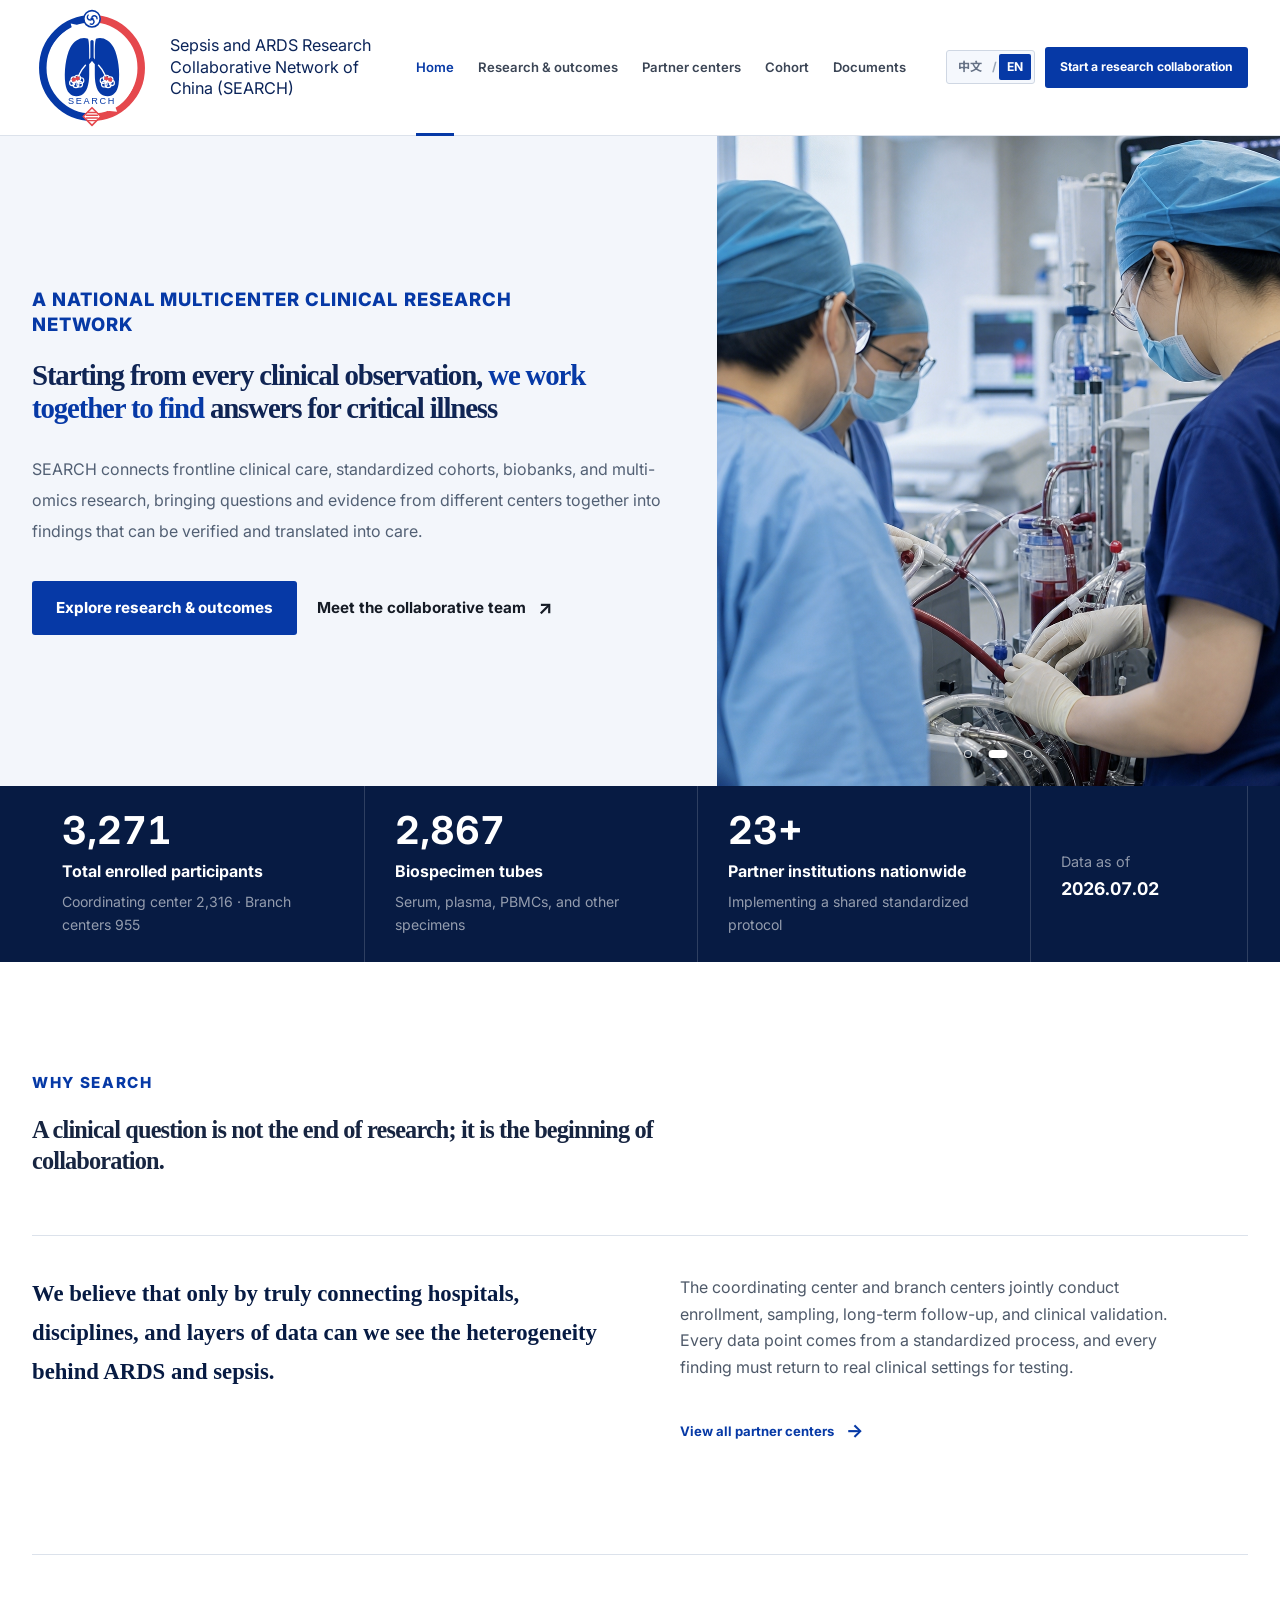
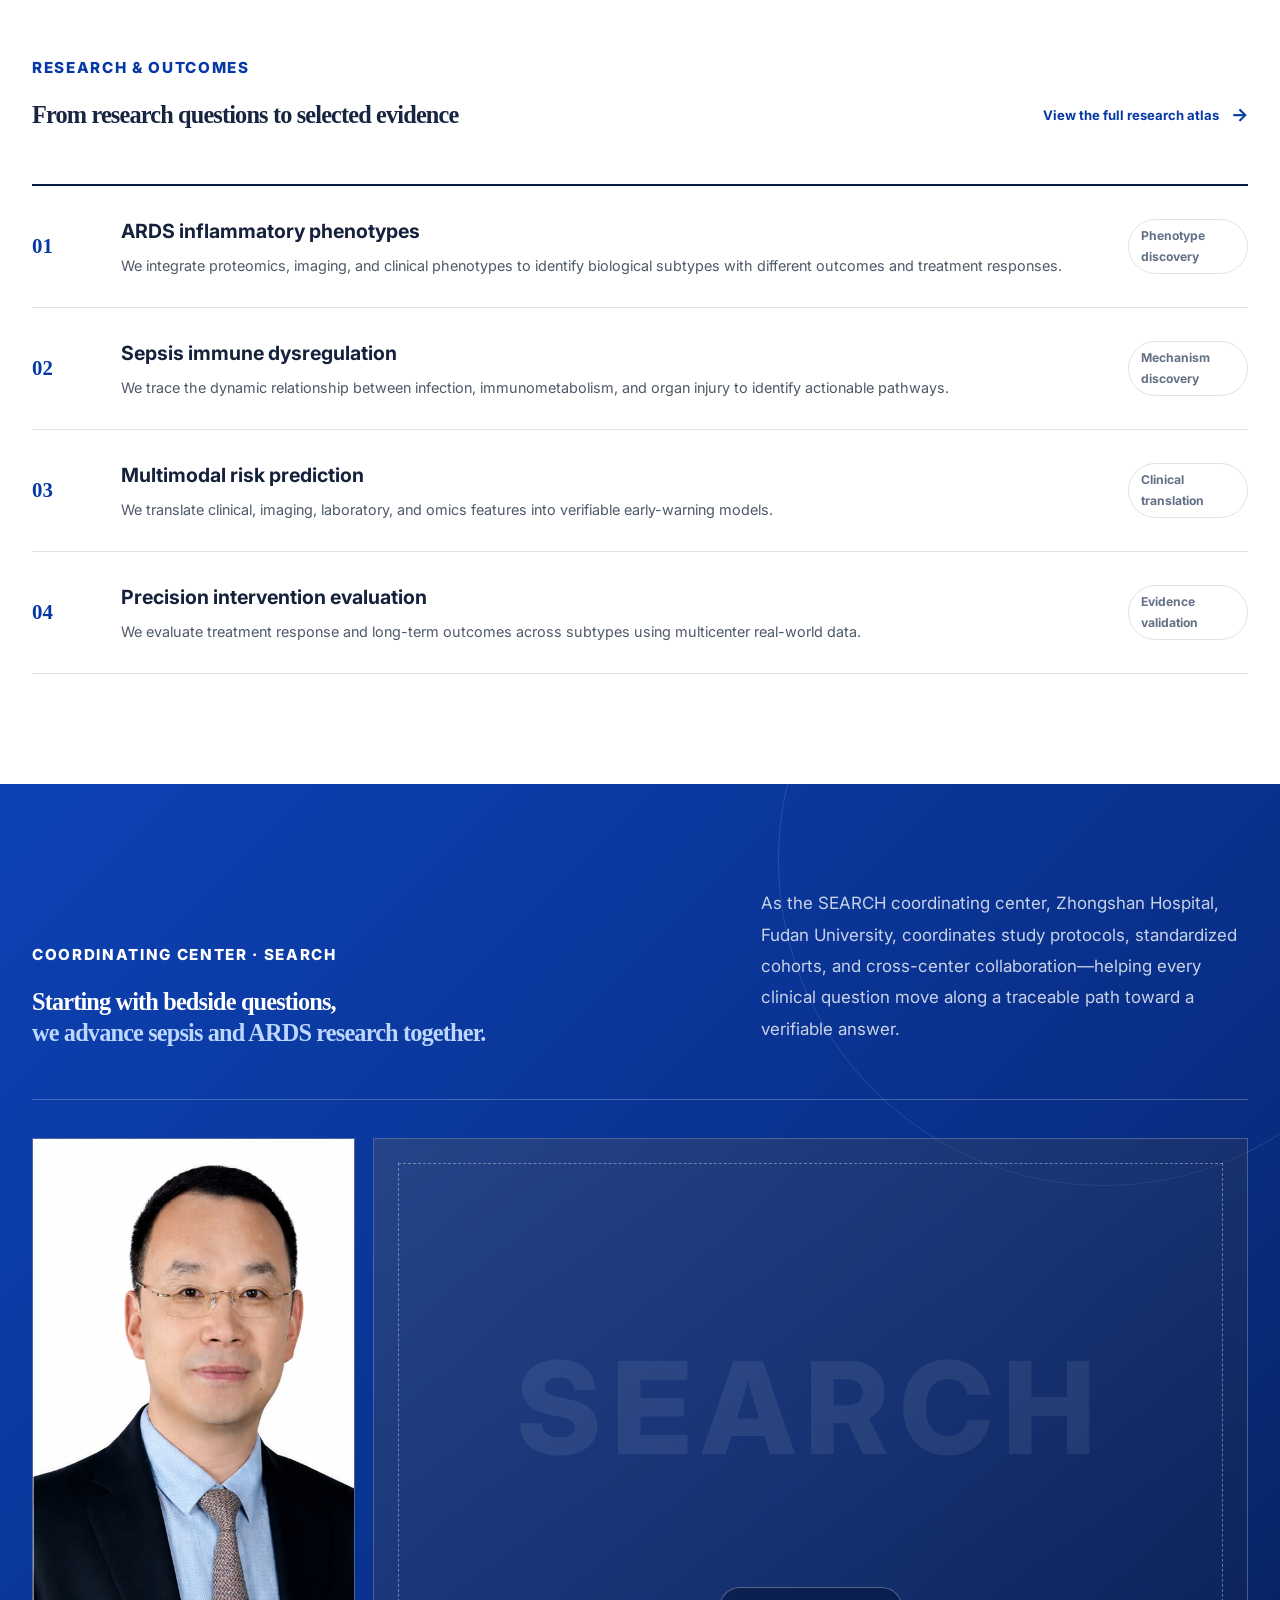
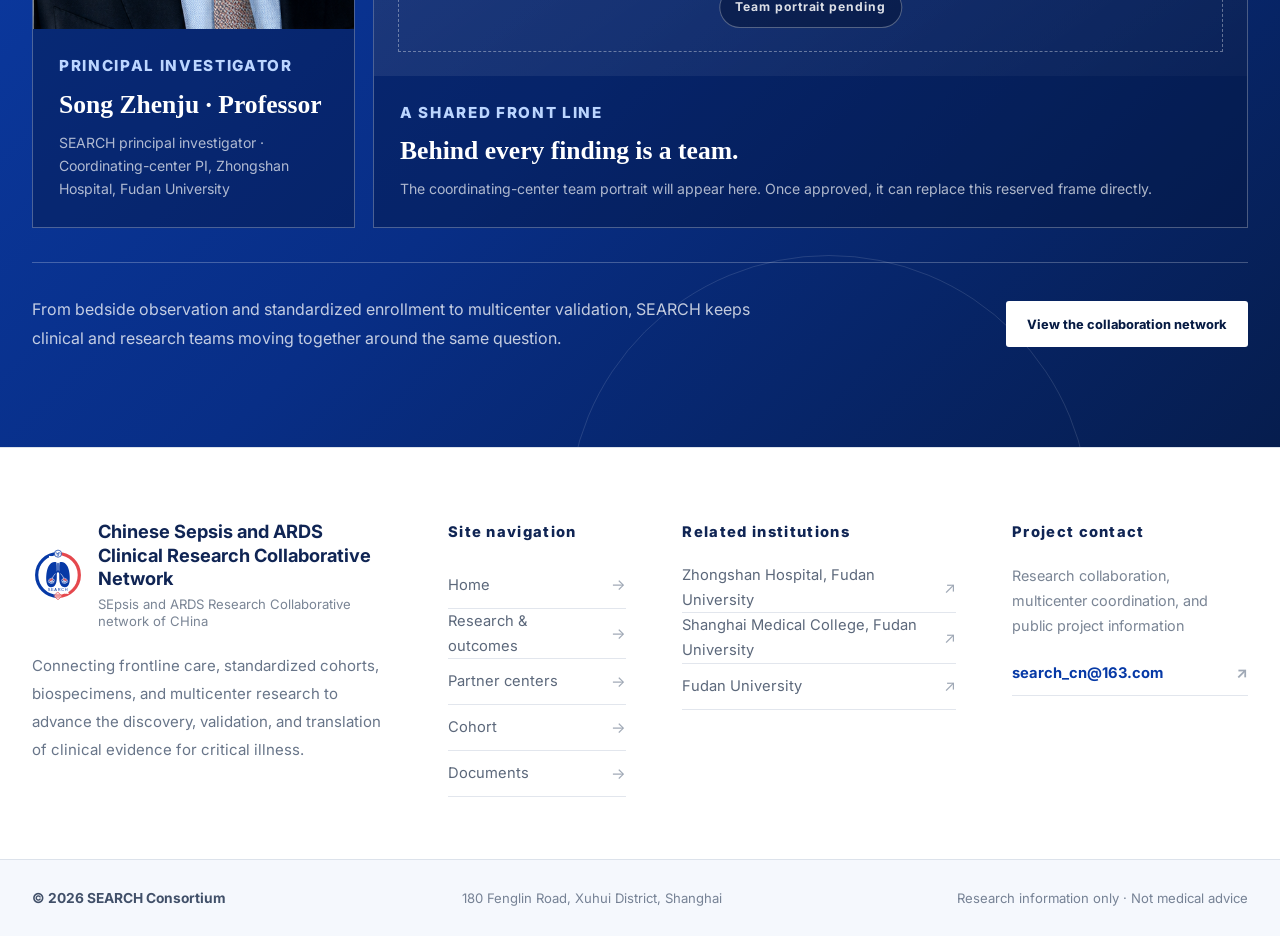
==== commit 969e5067: "style: fit homepage PI portrait to source ratio" ====
--- a/concepts/search-research-showcase/index.html
+++ b/concepts/search-research-showcase/index.html
@@ -9,7 +9,7 @@
     <link rel="preconnect" href="https://fonts.googleapis.com" />
     <link rel="preconnect" href="https://fonts.gstatic.com" crossorigin />
     <link href="https://fonts.googleapis.com/css2?family=Inter:wght@400;500;600;700;800&amp;family=Noto+Sans+SC:wght@400;500;600;700&amp;family=Noto+Serif+SC:wght@500;600;700&amp;display=swap" rel="stylesheet" />
-    <link rel="stylesheet" href="prototype-home.css?v=27" />
+    <link rel="stylesheet" href="prototype-home.css?v=28" />
   </head>
   <body>
     <header class="site-header">
--- a/concepts/search-research-showcase/prototype-home.css
+++ b/concepts/search-research-showcase/prototype-home.css
@@ -155,11 +155,11 @@
 .leadership-intro h2 span, .leadership-intro h2 em { display: block; }
 .leadership-intro h2 em { color: #bcd6ff; font-style: normal; }
 .leadership-intro > p { max-width: 520px; margin: 0 0 4px; color: rgba(255,255,255,.78); font-size: 1.06rem; line-height: 1.85; }
-.leadership-grid { position: relative; z-index: 1; display: grid; grid-template-columns: minmax(340px, 430px) minmax(0, 1fr); gap: 18px; margin-top: 38px; }
+.leadership-grid { position: relative; z-index: 1; display: grid; grid-template-columns: minmax(280px, 323px) minmax(0, 1fr); gap: 18px; margin-top: 38px; }
 .lead-pi-card, .team-photo-card { overflow: hidden; border: 1px solid rgba(255,255,255,.28); background: rgba(4,20,58,.38); }
 .lead-pi-card { display: grid; grid-template-rows: 1fr auto; }
-.lead-pi-image { min-height: 0; aspect-ratio: 4 / 5; overflow: hidden; background: #fff; }
-.lead-pi-image img { width: 100%; height: 100%; min-height: 0; object-fit: contain; object-position: center bottom; }
+.lead-pi-image { min-height: 0; overflow: hidden; background: #fff; }
+.lead-pi-image img { display: block; width: 100%; height: auto; min-height: 0; }
 .lead-pi-copy, .team-photo-copy { padding: 24px 26px 27px; }
 .lead-pi-copy .eyebrow, .team-photo-copy .eyebrow { margin-bottom: 10px; color: #bcd6ff; }
 .lead-pi-copy h3, .team-photo-copy h3 { margin: 0; font-family: var(--serif); font-size: clamp(1.6rem, 2vw, 2.2rem); line-height: 1.25; }
@@ -376,8 +376,7 @@
   .leadership-intro { padding-bottom: 38px; }
   .leadership-intro h2 { font-size: clamp(2.2rem, 11vw, 3.3rem); }
   .leadership-grid { gap: 16px; margin-top: 28px; }
-  .lead-pi-image, .lead-pi-image img, .team-photo-placeholder { min-height: 280px; }
-  .lead-pi-image img { max-height: 380px; }
+  .team-photo-placeholder { min-height: 280px; }
   .team-photo-wordmark { font-size: clamp(3rem, 18vw, 5rem); }
   .team-photo-status { bottom: 36px; }
   .leadership-footer { align-items: flex-start; flex-direction: column; gap: 24px; }
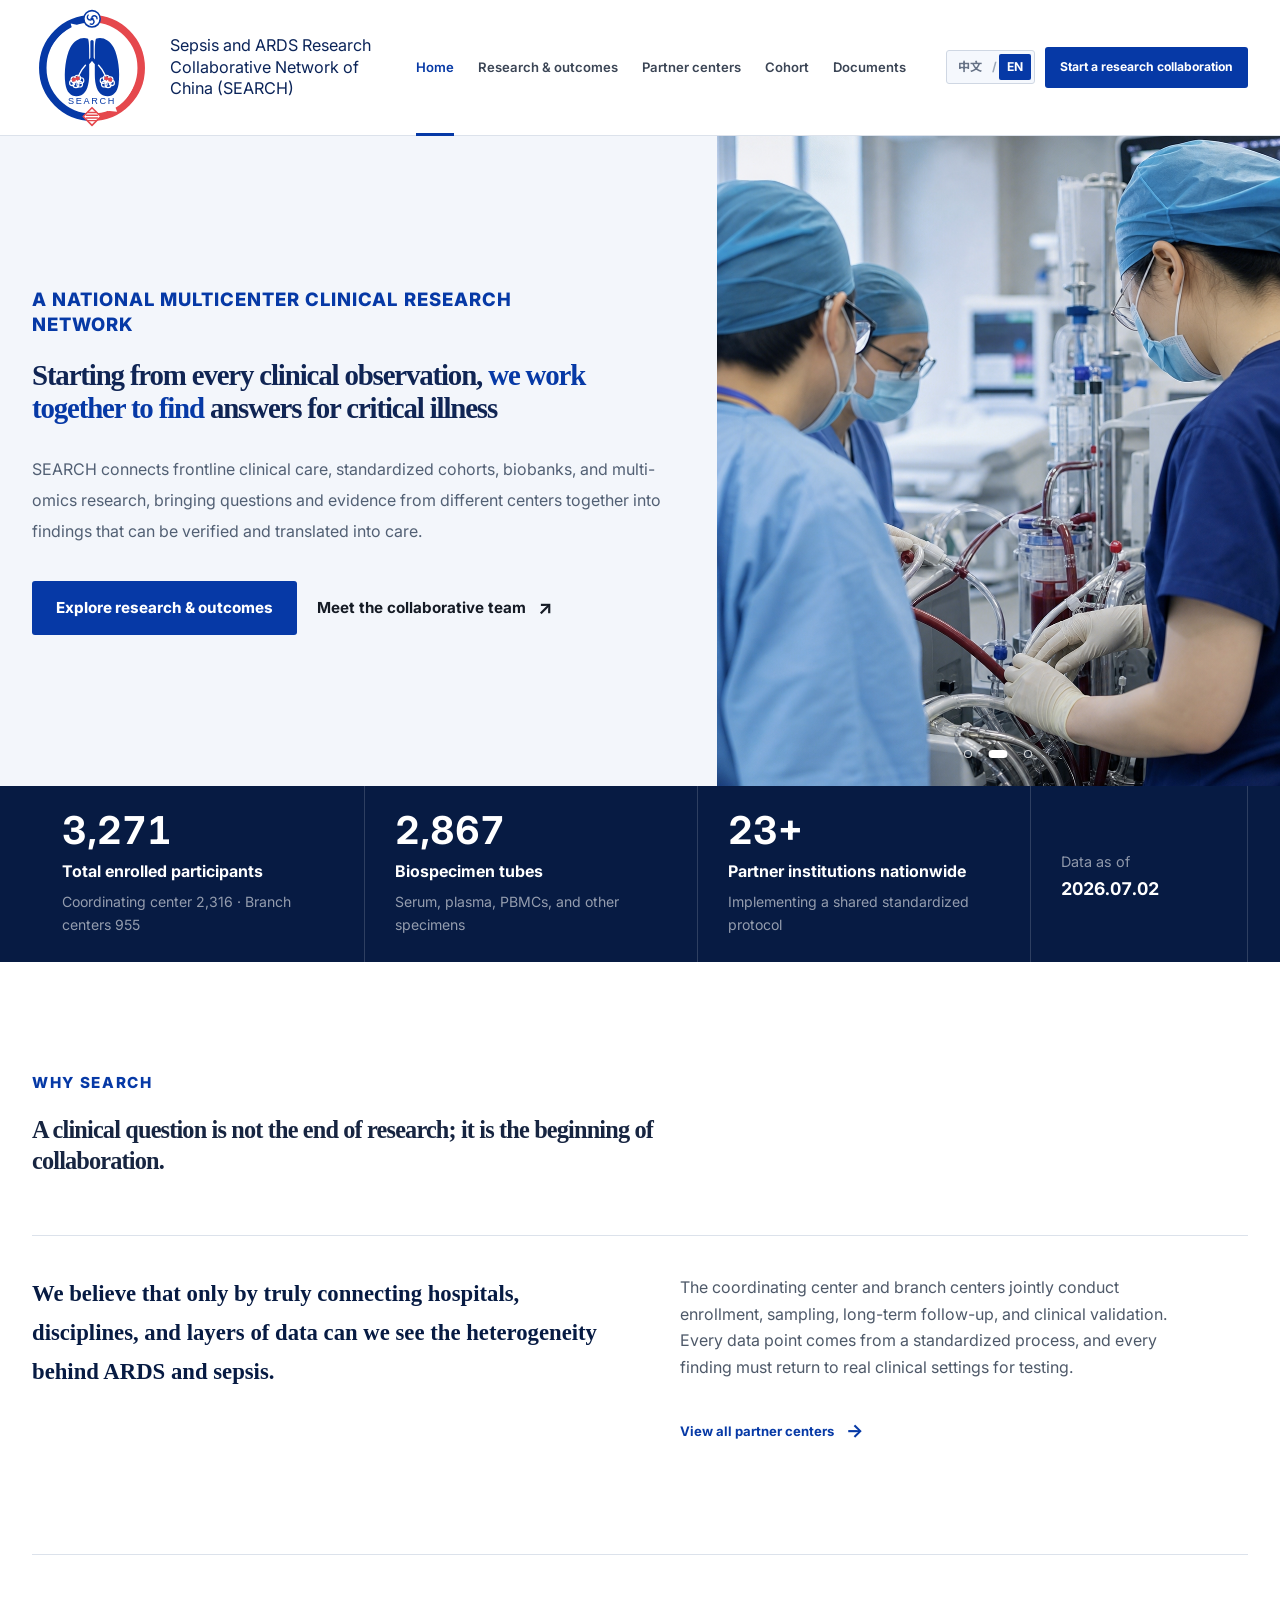
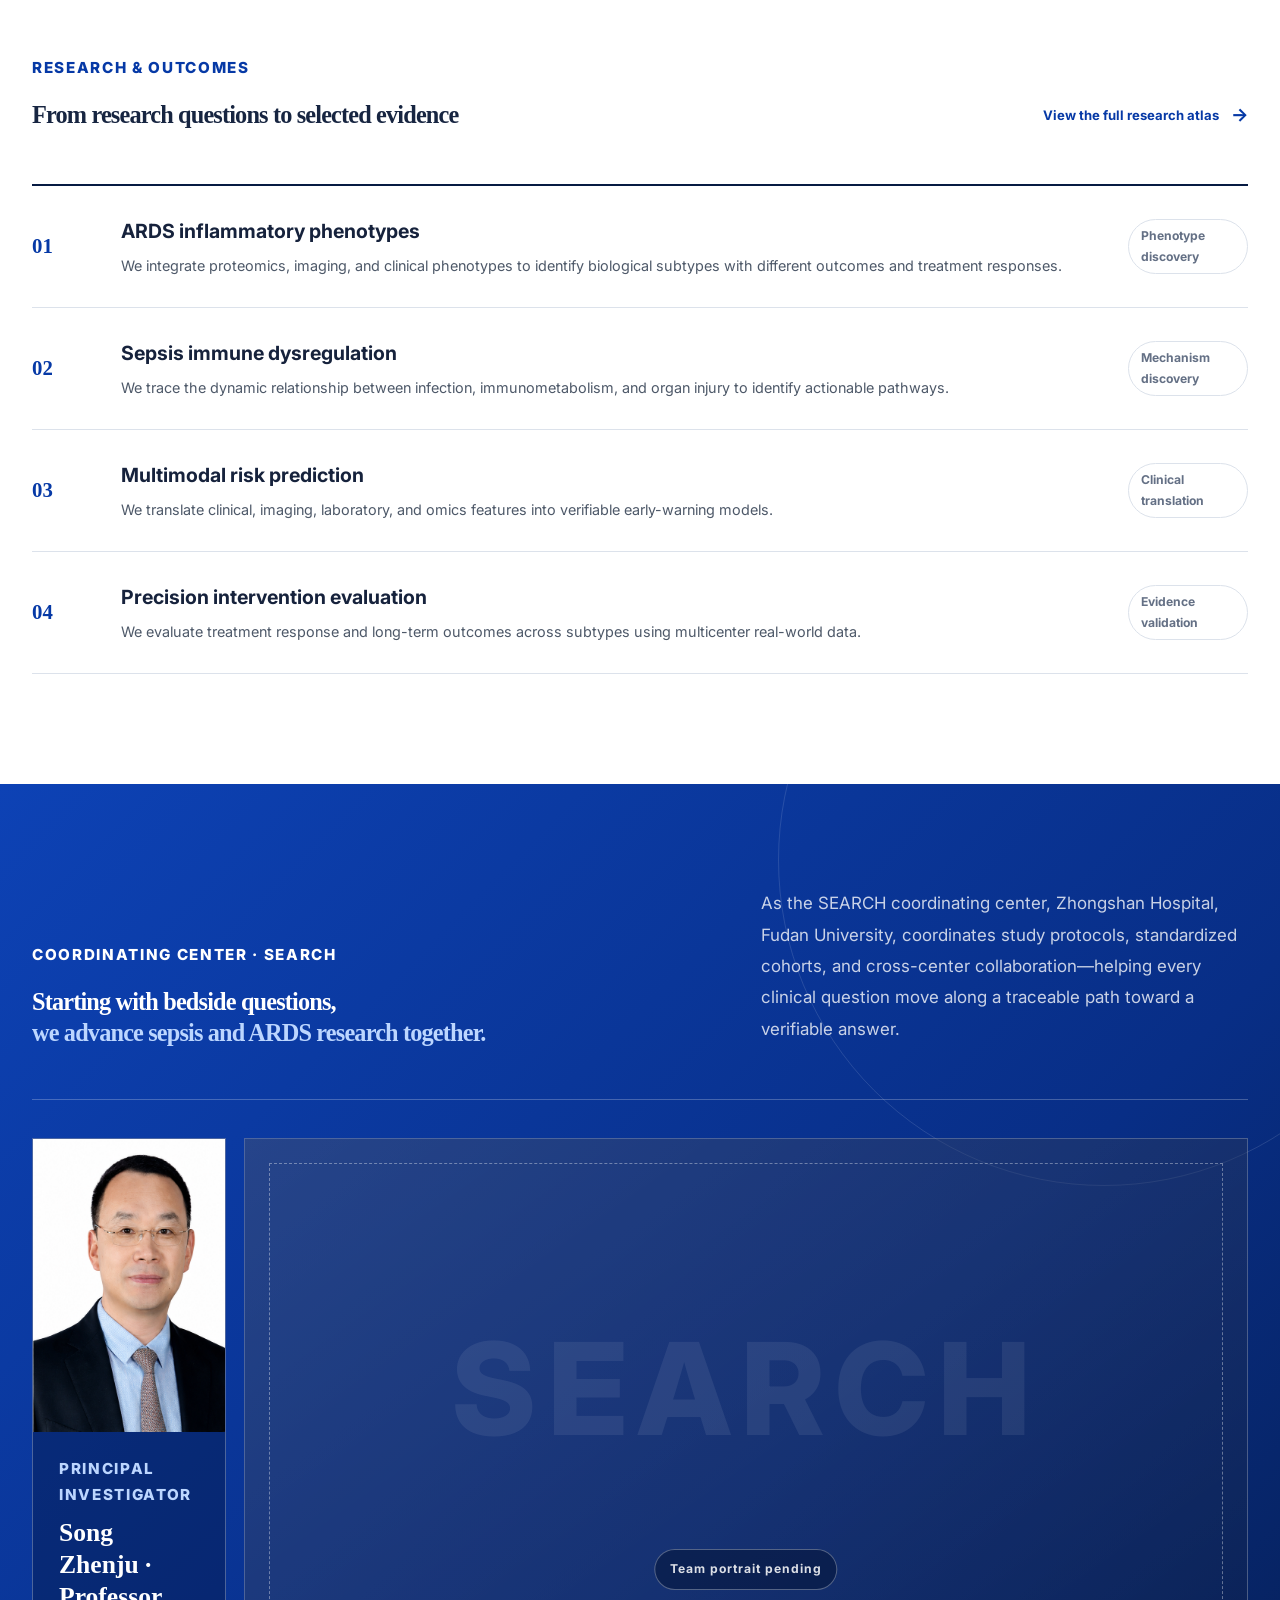
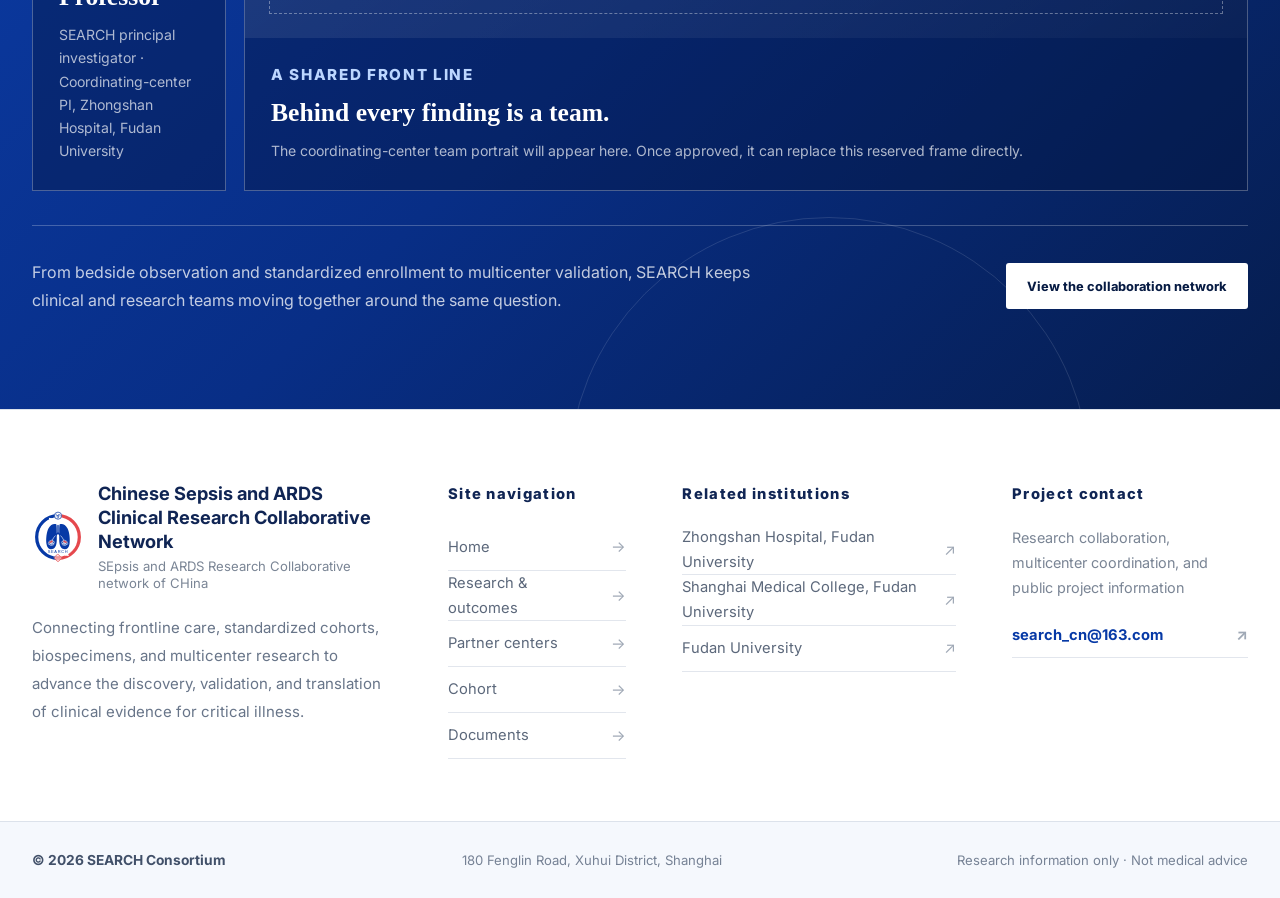
==== commit ac4e397c: "style: further reduce homepage PI portrait" ====
--- a/concepts/search-research-showcase/index.html
+++ b/concepts/search-research-showcase/index.html
@@ -9,7 +9,7 @@
     <link rel="preconnect" href="https://fonts.googleapis.com" />
     <link rel="preconnect" href="https://fonts.gstatic.com" crossorigin />
     <link href="https://fonts.googleapis.com/css2?family=Inter:wght@400;500;600;700;800&amp;family=Noto+Sans+SC:wght@400;500;600;700&amp;family=Noto+Serif+SC:wght@500;600;700&amp;display=swap" rel="stylesheet" />
-    <link rel="stylesheet" href="prototype-home.css?v=28" />
+    <link rel="stylesheet" href="prototype-home.css?v=29" />
   </head>
   <body>
     <header class="site-header">
--- a/concepts/search-research-showcase/prototype-home.css
+++ b/concepts/search-research-showcase/prototype-home.css
@@ -155,7 +155,7 @@
 .leadership-intro h2 span, .leadership-intro h2 em { display: block; }
 .leadership-intro h2 em { color: #bcd6ff; font-style: normal; }
 .leadership-intro > p { max-width: 520px; margin: 0 0 4px; color: rgba(255,255,255,.78); font-size: 1.06rem; line-height: 1.85; }
-.leadership-grid { position: relative; z-index: 1; display: grid; grid-template-columns: minmax(280px, 323px) minmax(0, 1fr); gap: 18px; margin-top: 38px; }
+.leadership-grid { position: relative; z-index: 1; display: grid; grid-template-columns: minmax(190px, 194px) minmax(0, 1fr); gap: 18px; margin-top: 38px; }
 .lead-pi-card, .team-photo-card { overflow: hidden; border: 1px solid rgba(255,255,255,.28); background: rgba(4,20,58,.38); }
 .lead-pi-card { display: grid; grid-template-rows: 1fr auto; }
 .lead-pi-image { min-height: 0; overflow: hidden; background: #fff; }
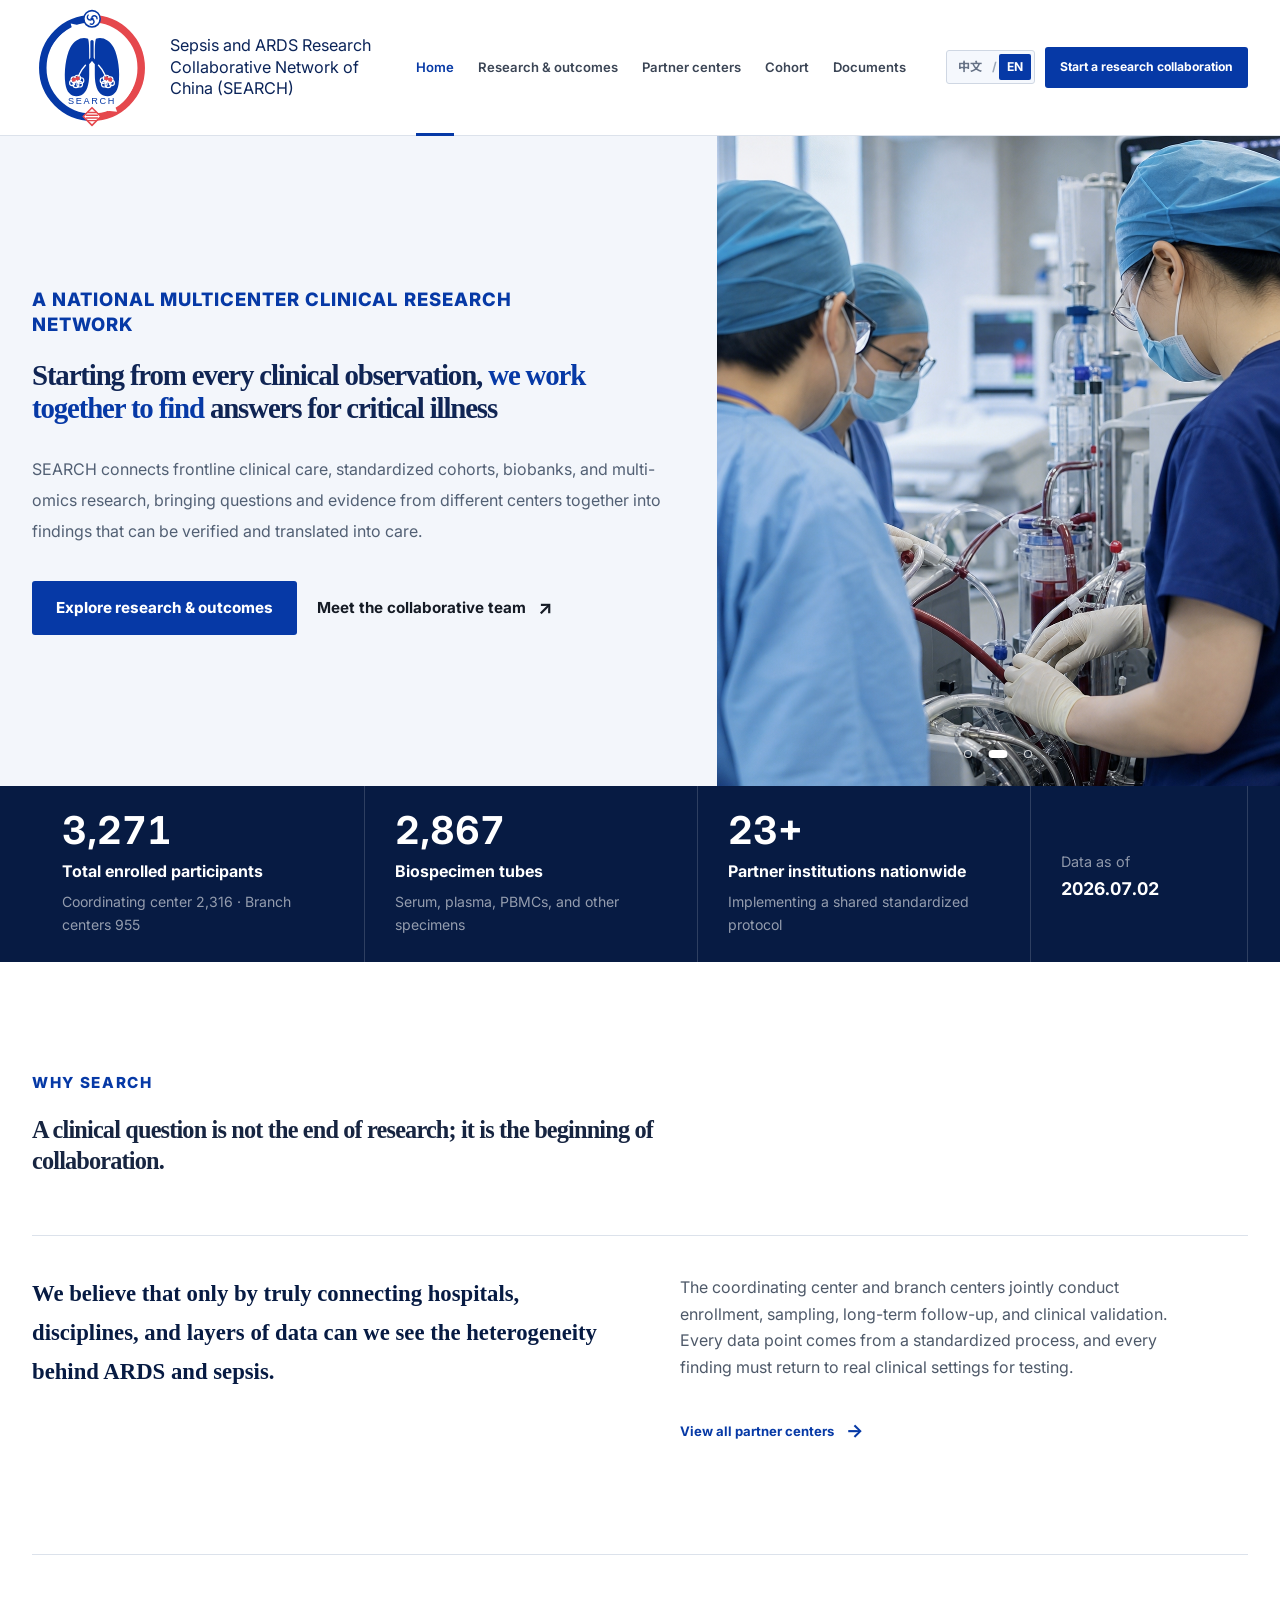
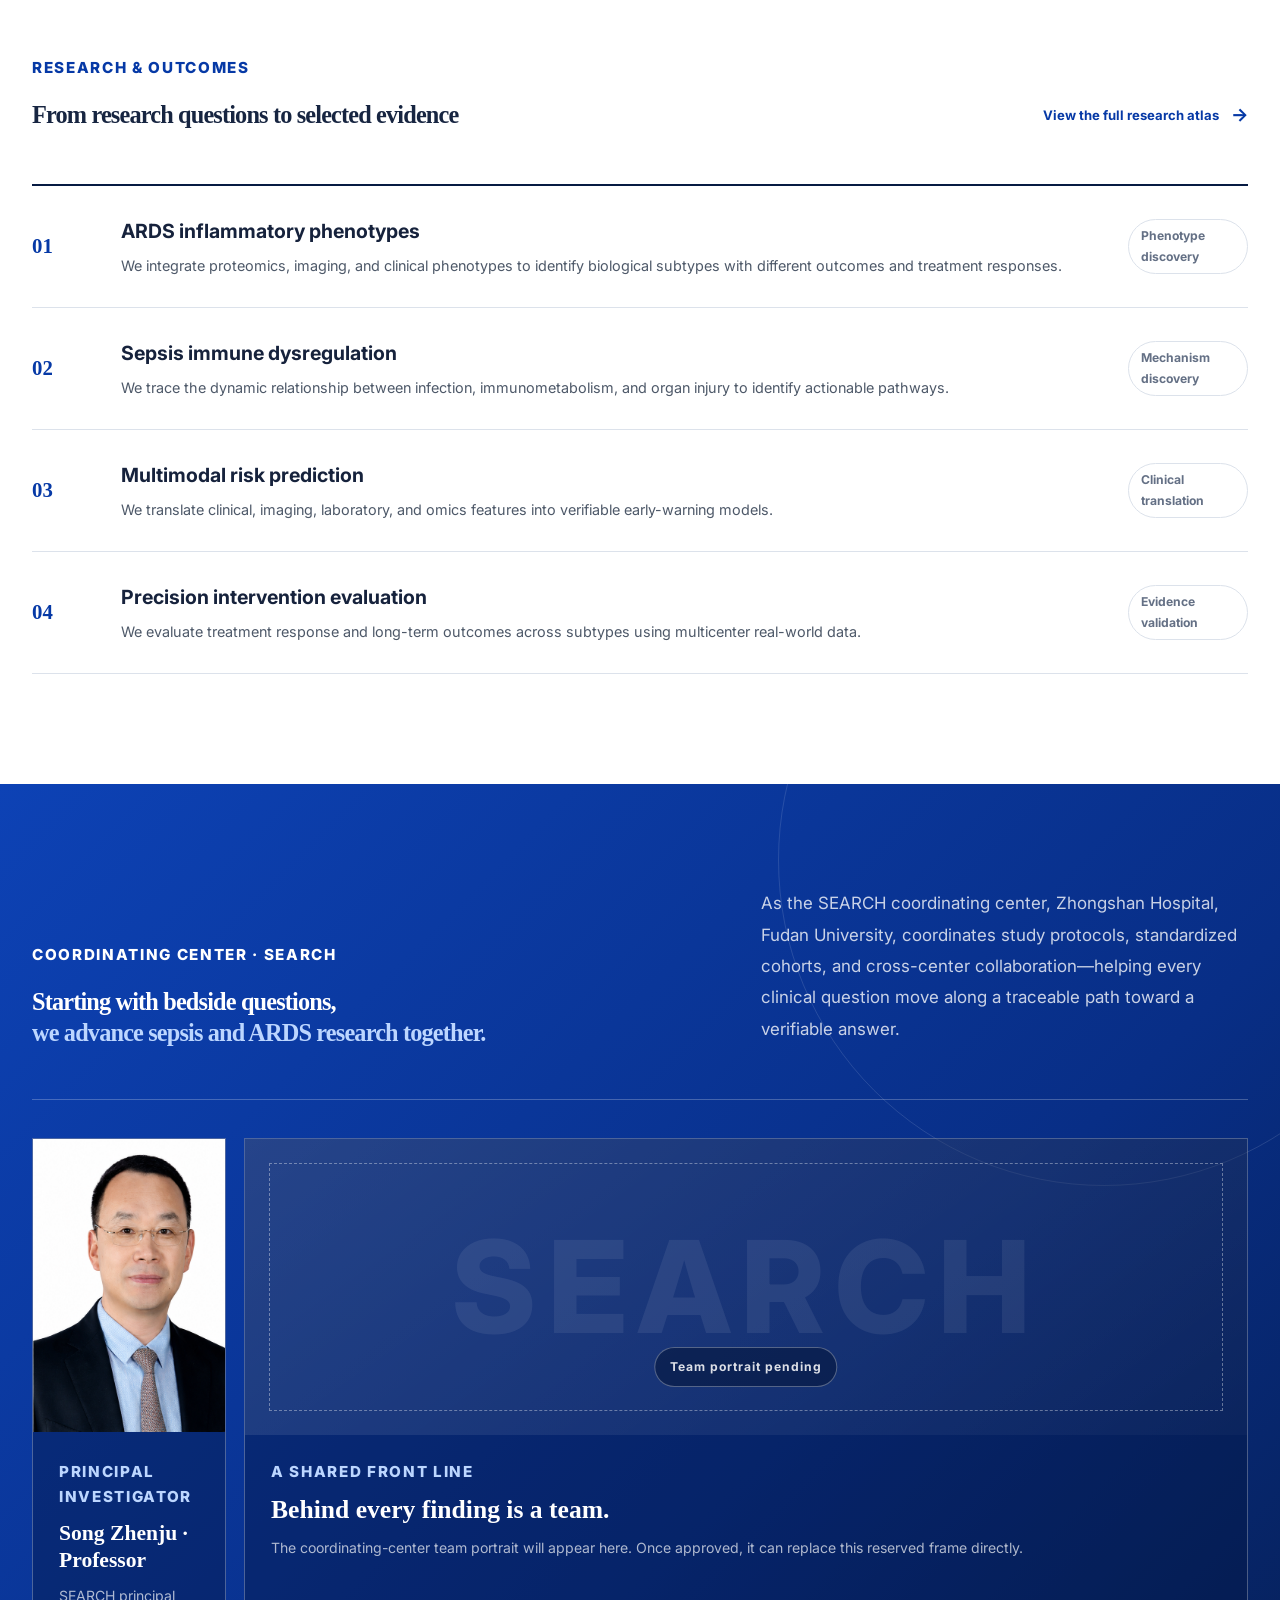
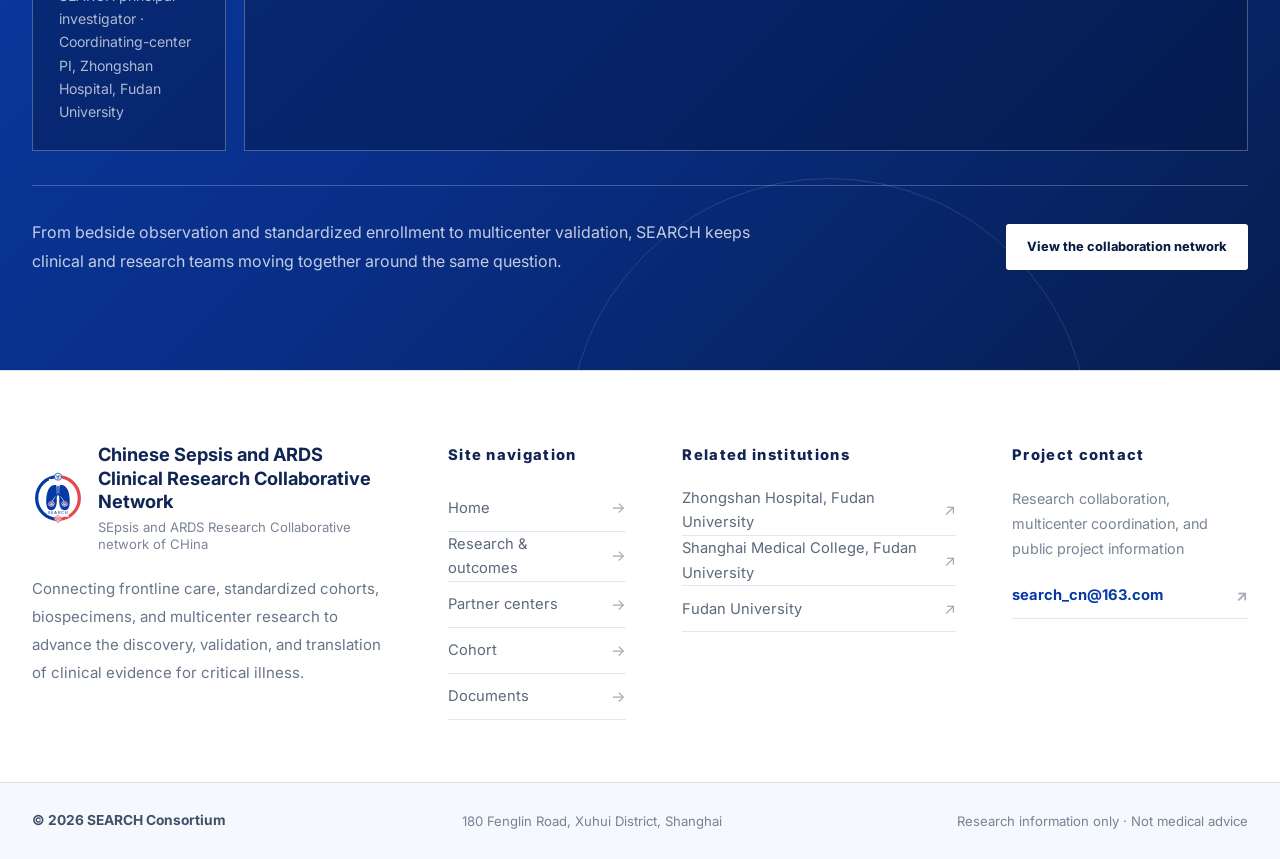
==== commit 3d02f74e: "style: align homepage leadership cards" ====
--- a/concepts/search-research-showcase/index.html
+++ b/concepts/search-research-showcase/index.html
@@ -9,7 +9,7 @@
     <link rel="preconnect" href="https://fonts.googleapis.com" />
     <link rel="preconnect" href="https://fonts.gstatic.com" crossorigin />
     <link href="https://fonts.googleapis.com/css2?family=Inter:wght@400;500;600;700;800&amp;family=Noto+Sans+SC:wght@400;500;600;700&amp;family=Noto+Serif+SC:wght@500;600;700&amp;display=swap" rel="stylesheet" />
-    <link rel="stylesheet" href="prototype-home.css?v=29" />
+    <link rel="stylesheet" href="prototype-home.css?v=31" />
   </head>
   <body>
     <header class="site-header">
--- a/concepts/search-research-showcase/prototype-home.css
+++ b/concepts/search-research-showcase/prototype-home.css
@@ -155,17 +155,19 @@
 .leadership-intro h2 span, .leadership-intro h2 em { display: block; }
 .leadership-intro h2 em { color: #bcd6ff; font-style: normal; }
 .leadership-intro > p { max-width: 520px; margin: 0 0 4px; color: rgba(255,255,255,.78); font-size: 1.06rem; line-height: 1.85; }
-.leadership-grid { position: relative; z-index: 1; display: grid; grid-template-columns: minmax(190px, 194px) minmax(0, 1fr); gap: 18px; margin-top: 38px; }
+.leadership-grid { --lead-photo-height: 296px; position: relative; z-index: 1; display: grid; grid-template-columns: minmax(190px, 194px) minmax(0, 1fr); align-items: stretch; gap: 18px; margin-top: 38px; }
 .lead-pi-card, .team-photo-card { overflow: hidden; border: 1px solid rgba(255,255,255,.28); background: rgba(4,20,58,.38); }
-.lead-pi-card { display: grid; grid-template-rows: 1fr auto; }
-.lead-pi-image { min-height: 0; overflow: hidden; background: #fff; }
-.lead-pi-image img { display: block; width: 100%; height: auto; min-height: 0; }
+.lead-pi-card, .team-photo-card { display: grid; grid-template-rows: var(--lead-photo-height) auto; align-self: stretch; }
+.lead-pi-image { min-height: 0; aspect-ratio: 506 / 773; overflow: hidden; background: #fff; }
+.lead-pi-image img { display: block; width: 100%; height: 100%; min-height: 0; object-fit: cover; }
 .lead-pi-copy, .team-photo-copy { padding: 24px 26px 27px; }
 .lead-pi-copy .eyebrow, .team-photo-copy .eyebrow { margin-bottom: 10px; color: #bcd6ff; }
 .lead-pi-copy h3, .team-photo-copy h3 { margin: 0; font-family: var(--serif); font-size: clamp(1.6rem, 2vw, 2.2rem); line-height: 1.25; }
+.lead-pi-copy h3 { font-size: clamp(1.35rem, calc(2vw - 4px), 1.95rem); }
+html[lang="zh-CN"] .lead-pi-copy { padding-right: 14px; padding-left: 14px; }
+html[lang="zh-CN"] .lead-pi-copy h3 { font-size: 1.5rem; white-space: nowrap; }
 .lead-pi-copy > p:last-child, .team-photo-copy > p:last-child { margin: 10px 0 0; color: rgba(255,255,255,.68); font-size: .88rem; line-height: 1.65; }
-.team-photo-card { display: grid; grid-template-rows: 1fr auto; }
-.team-photo-placeholder { position: relative; min-height: 420px; display: flex; align-items: center; justify-content: center; overflow: hidden; background: linear-gradient(145deg, rgba(255,255,255,.12), rgba(255,255,255,.025)); }
+.team-photo-placeholder { position: relative; min-height: 0; height: var(--lead-photo-height); display: flex; align-items: center; justify-content: center; overflow: hidden; background: linear-gradient(145deg, rgba(255,255,255,.12), rgba(255,255,255,.025)); }
 .team-photo-placeholder::before { content: ""; position: absolute; inset: 24px; border: 1px dashed rgba(255,255,255,.36); }
 .team-photo-wordmark { color: rgba(255,255,255,.075); font-family: var(--sans); font-size: clamp(4.5rem, 10vw, 9rem); font-weight: 800; letter-spacing: .08em; }
 .team-photo-status { position: absolute; bottom: 48px; left: 50%; border: 1px solid rgba(255,255,255,.3); border-radius: 99px; padding: 9px 15px; background: rgba(4,20,58,.55); color: rgba(255,255,255,.86); font-size: .76rem; font-weight: 700; letter-spacing: .08em; transform: translateX(-50%); white-space: nowrap; }
@@ -375,8 +377,10 @@
   .leadership-intro, .leadership-grid { grid-template-columns: 1fr; gap: 34px; }
   .leadership-intro { padding-bottom: 38px; }
   .leadership-intro h2 { font-size: clamp(2.2rem, 11vw, 3.3rem); }
-  .leadership-grid { gap: 16px; margin-top: 28px; }
-  .team-photo-placeholder { min-height: 280px; }
+  .leadership-grid { --lead-photo-height: auto; gap: 16px; margin-top: 28px; }
+  .lead-pi-card, .team-photo-card { grid-template-rows: auto auto; }
+  .lead-pi-image img { height: auto; object-fit: initial; }
+  .team-photo-placeholder { min-height: 280px; height: auto; }
   .team-photo-wordmark { font-size: clamp(3rem, 18vw, 5rem); }
   .team-photo-status { bottom: 36px; }
   .leadership-footer { align-items: flex-start; flex-direction: column; gap: 24px; }
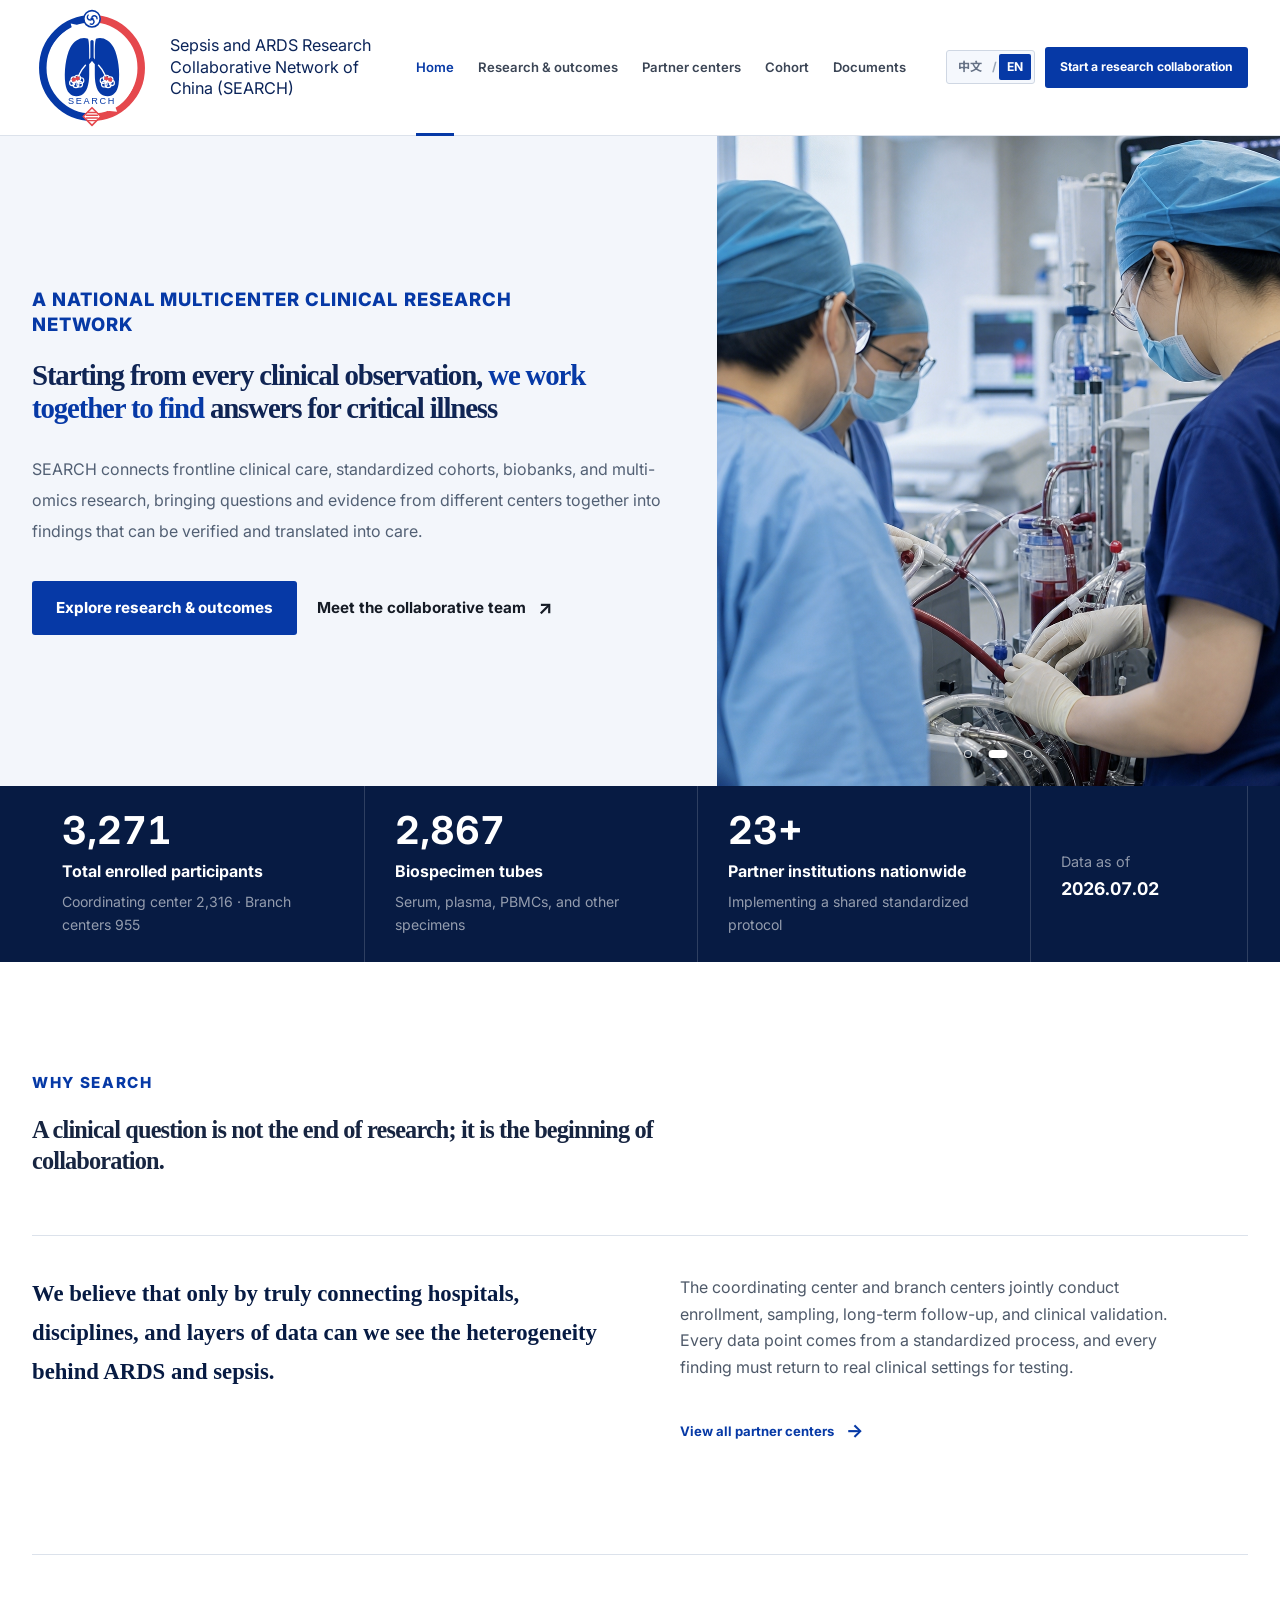
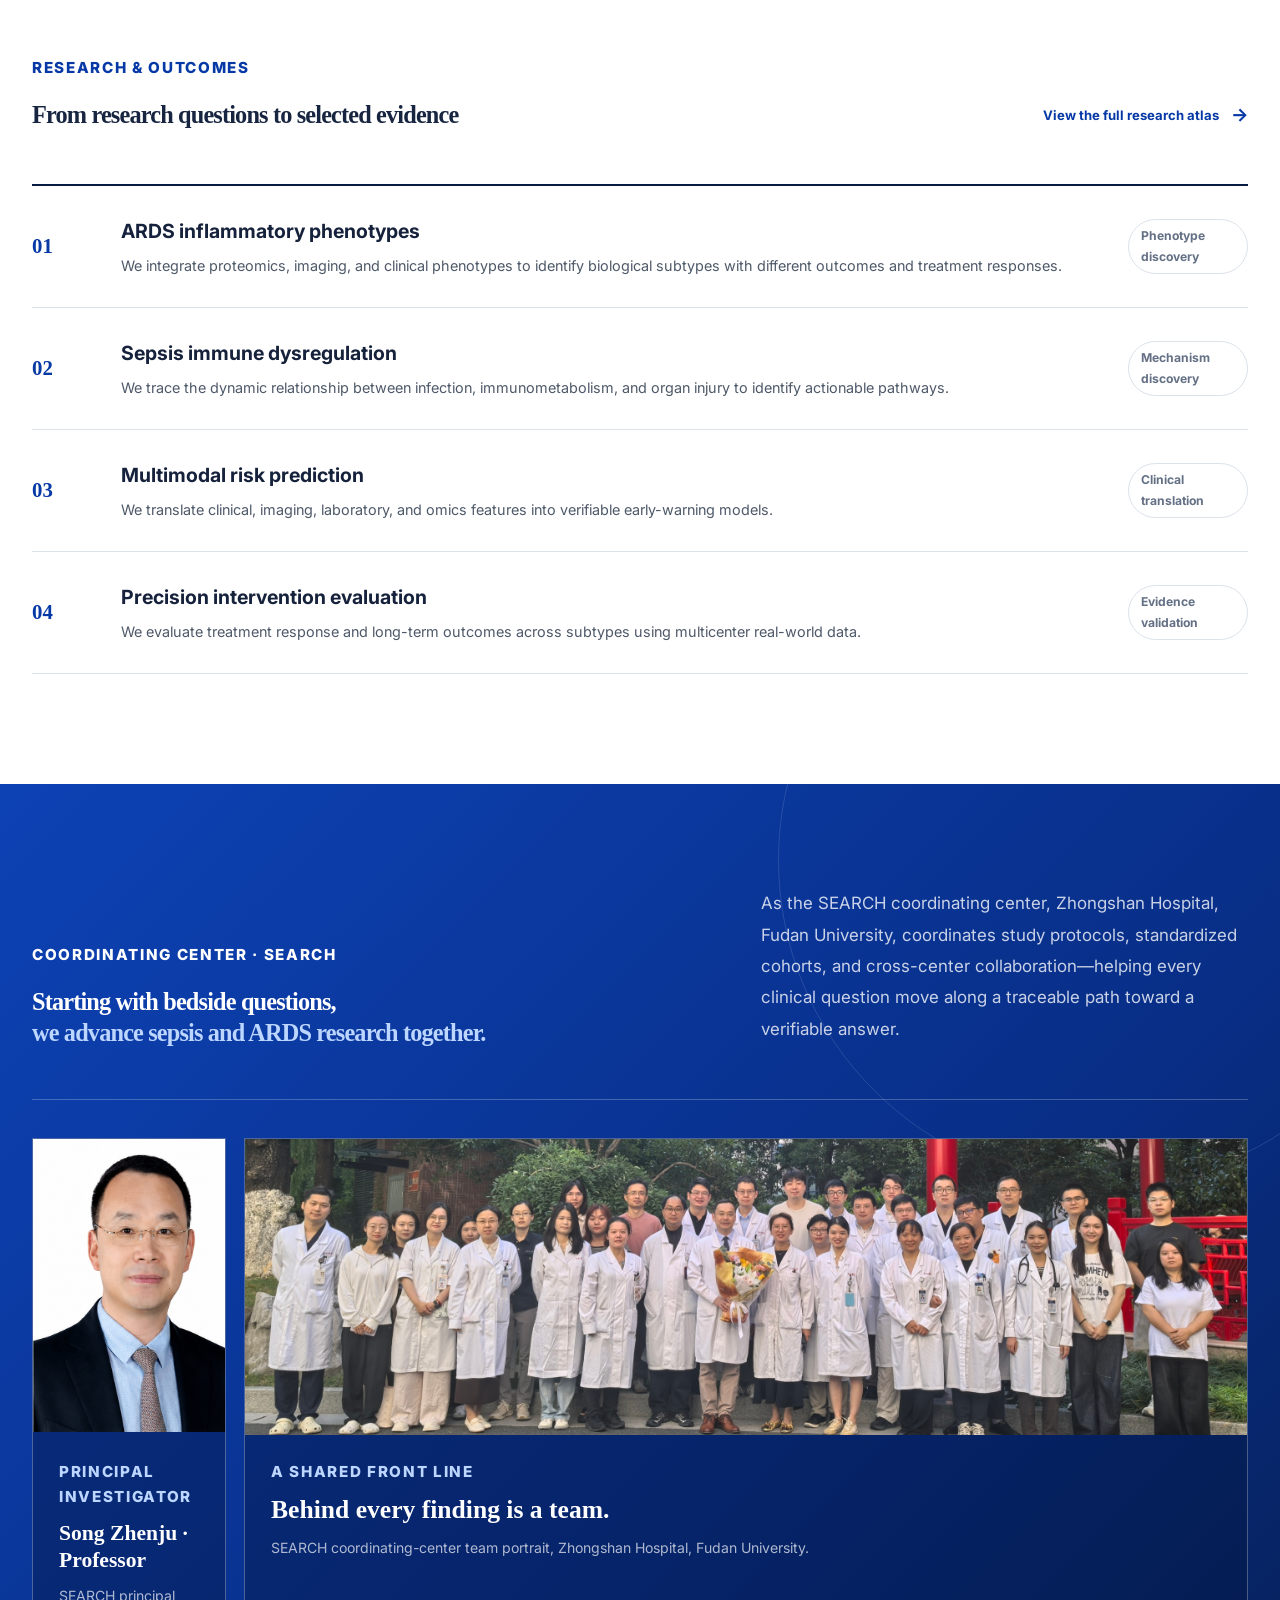
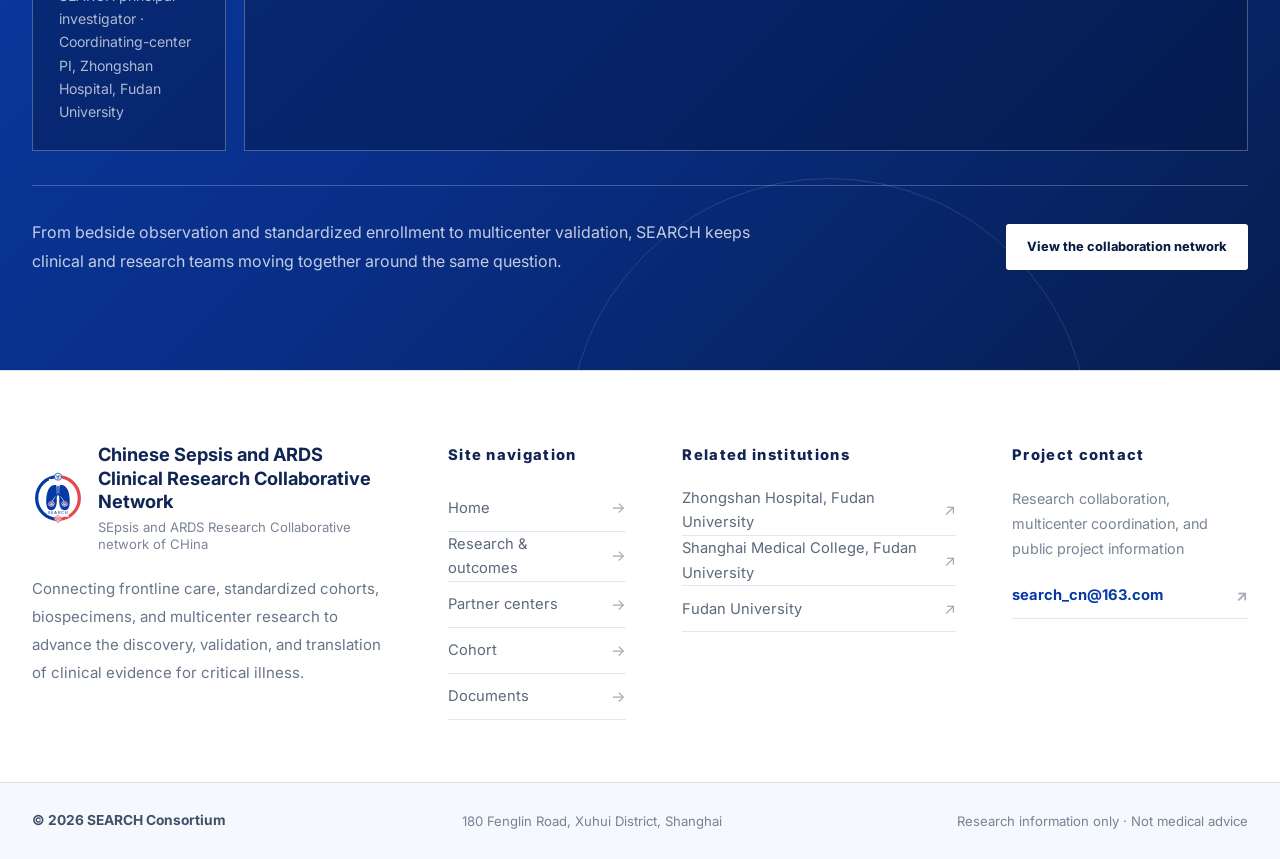
==== commit 85a91b43: "feat: add coordinating center team portrait" ====
--- a/concepts/search-research-showcase/index.html
+++ b/concepts/search-research-showcase/index.html
@@ -9,7 +9,7 @@
     <link rel="preconnect" href="https://fonts.googleapis.com" />
     <link rel="preconnect" href="https://fonts.gstatic.com" crossorigin />
     <link href="https://fonts.googleapis.com/css2?family=Inter:wght@400;500;600;700;800&amp;family=Noto+Sans+SC:wght@400;500;600;700&amp;family=Noto+Serif+SC:wght@500;600;700&amp;display=swap" rel="stylesheet" />
-    <link rel="stylesheet" href="prototype-home.css?v=31" />
+    <link rel="stylesheet" href="prototype-home.css?v=33" />
   </head>
   <body>
     <header class="site-header">
@@ -115,14 +115,13 @@
             </article>
 
             <article class="team-photo-card">
-              <div class="team-photo-placeholder" role="img" aria-label="主中心团队合照预留位置">
-                <span class="team-photo-wordmark">SEARCH</span>
-                <span class="team-photo-status">团队合照待补充</span>
+              <div class="team-photo-placeholder">
+                <img class="team-photo-image" src="assets/team/team-202609.jpg" alt="SEARCH 主中心团队合照" />
               </div>
               <div class="team-photo-copy">
                 <p class="eyebrow">A shared front line</p>
                 <h3>每一项发现，都有一支团队在背后。</h3>
-                <p>这里将展示主中心团队合照。照片确认后，替换该预留区域即可。</p>
+                <p>复旦大学附属中山医院 SEARCH 主中心团队合照。</p>
               </div>
             </article>
           </div>
--- a/concepts/search-research-showcase/prototype-home.css
+++ b/concepts/search-research-showcase/prototype-home.css
@@ -167,8 +167,8 @@
 html[lang="zh-CN"] .lead-pi-copy { padding-right: 14px; padding-left: 14px; }
 html[lang="zh-CN"] .lead-pi-copy h3 { font-size: 1.5rem; white-space: nowrap; }
 .lead-pi-copy > p:last-child, .team-photo-copy > p:last-child { margin: 10px 0 0; color: rgba(255,255,255,.68); font-size: .88rem; line-height: 1.65; }
-.team-photo-placeholder { position: relative; min-height: 0; height: var(--lead-photo-height); display: flex; align-items: center; justify-content: center; overflow: hidden; background: linear-gradient(145deg, rgba(255,255,255,.12), rgba(255,255,255,.025)); }
-.team-photo-placeholder::before { content: ""; position: absolute; inset: 24px; border: 1px dashed rgba(255,255,255,.36); }
+.team-photo-placeholder { position: relative; min-height: 0; height: var(--lead-photo-height); overflow: hidden; background: #dfe6e8; }
+.team-photo-image { display: block; width: 100%; height: 100%; object-fit: cover; object-position: 50% 78%; }
 .team-photo-wordmark { color: rgba(255,255,255,.075); font-family: var(--sans); font-size: clamp(4.5rem, 10vw, 9rem); font-weight: 800; letter-spacing: .08em; }
 .team-photo-status { position: absolute; bottom: 48px; left: 50%; border: 1px solid rgba(255,255,255,.3); border-radius: 99px; padding: 9px 15px; background: rgba(4,20,58,.55); color: rgba(255,255,255,.86); font-size: .76rem; font-weight: 700; letter-spacing: .08em; transform: translateX(-50%); white-space: nowrap; }
 .leadership-footer { position: relative; z-index: 1; display: flex; align-items: center; justify-content: space-between; gap: 40px; margin-top: 34px; padding-top: 32px; border-top: 1px solid rgba(255,255,255,.24); }
@@ -381,6 +381,7 @@
   .lead-pi-card, .team-photo-card { grid-template-rows: auto auto; }
   .lead-pi-image img { height: auto; object-fit: initial; }
   .team-photo-placeholder { min-height: 280px; height: auto; }
+  .team-photo-image { height: auto; min-height: 280px; object-position: 50% 78%; }
   .team-photo-wordmark { font-size: clamp(3rem, 18vw, 5rem); }
   .team-photo-status { bottom: 36px; }
   .leadership-footer { align-items: flex-start; flex-direction: column; gap: 24px; }
